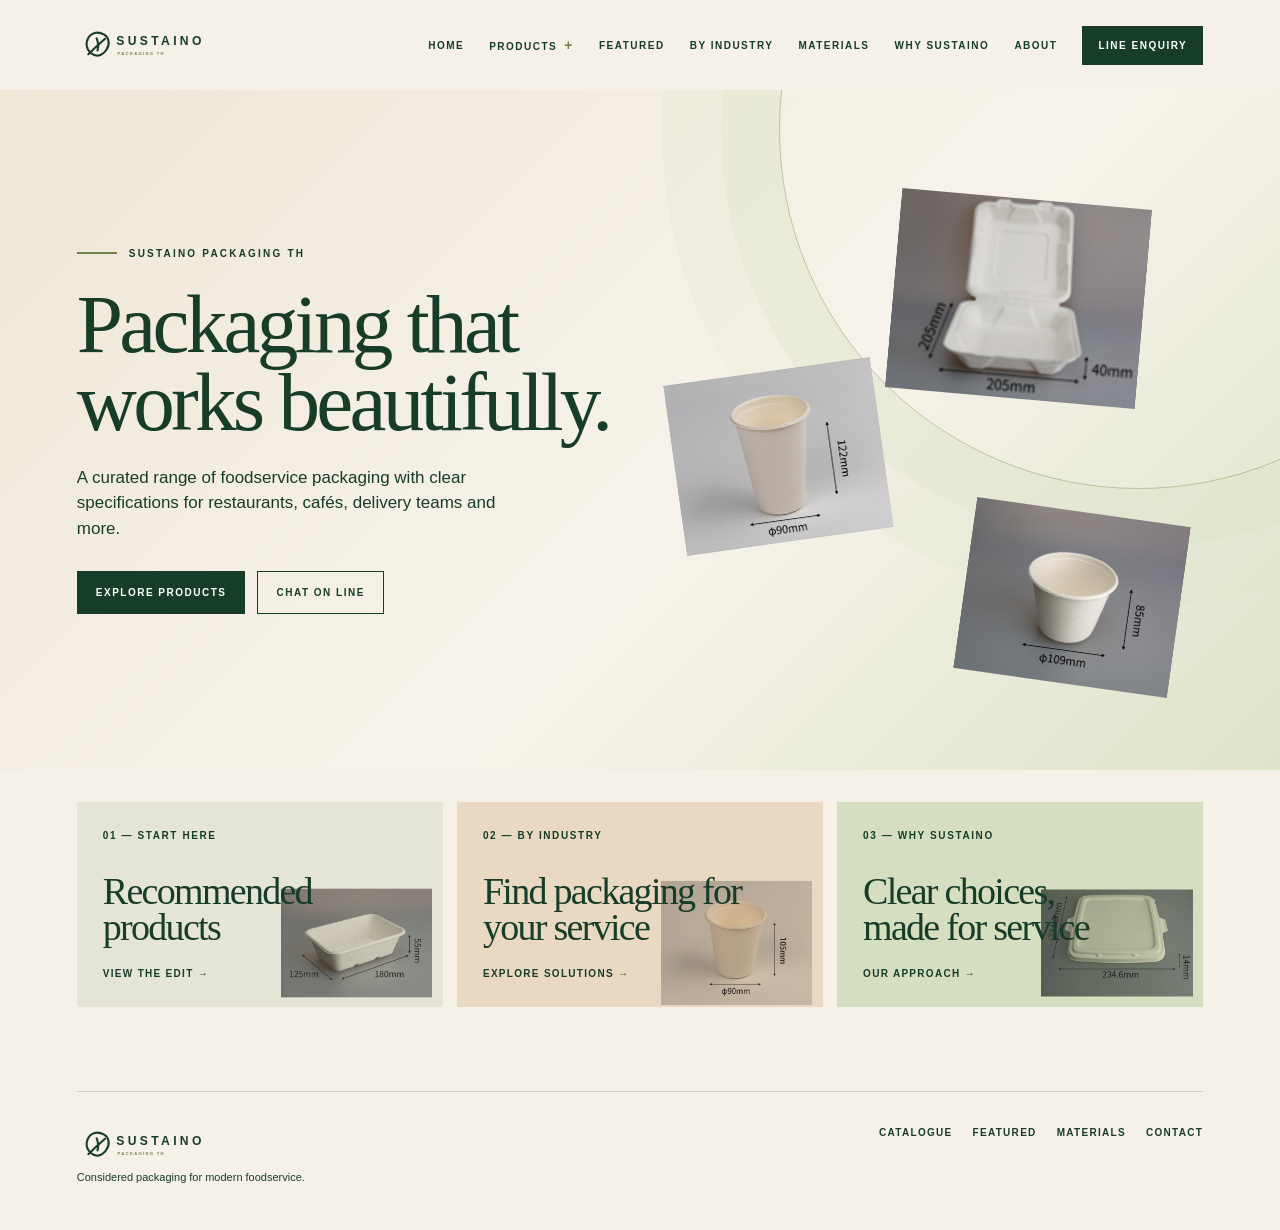
==== index.html @ 335469d3 "Complete three-way product navigation on home" ====
<!doctype html>
<html lang="en">
<head>
<meta charset="utf-8"><meta name="viewport" content="width=device-width,initial-scale=1">
<meta name="description" content="Sustaino Packaging TH — foodservice packaging, clearly specified for Thailand.">
<title>Sustaino Packaging TH | Better packaging</title>
<style>
:root{--ink:#173c28;--leaf:#718247;--paper:#f5f1e8;--sage:#dce1c6;--sand:#e6d6bd;--line:#d7d0c1}*{box-sizing:border-box}html{scroll-behavior:smooth}body{margin:0;background:var(--paper);color:var(--ink);font:15px/1.5 Arial,Helvetica,sans-serif}a{color:inherit;text-decoration:none}.shell{width:min(1240px,88vw);margin:auto}.nav{height:90px;display:flex;align-items:center;justify-content:space-between;gap:25px}.logo img{display:block;width:188px;height:auto}.nav-links{display:flex;align-items:center;gap:25px;font-size:10px;font-weight:700;letter-spacing:.15em}.nav-links>a,.product-menu summary{cursor:pointer;list-style:none;white-space:nowrap}.product-menu summary::-webkit-details-marker{display:none}.product-menu{position:relative}.product-menu summary:after{content:"+";margin-left:7px;color:var(--leaf);font-size:14px}.product-menu[open] summary:after{content:"–"}.mega-menu{position:absolute;z-index:20;top:25px;right:-170px;width:560px;padding:23px;background:#fffdf9;border:1px solid var(--line);box-shadow:0 22px 45px #173c2822;display:grid;grid-template-columns:1fr 1fr;gap:2px 18px}.mega-menu:before{content:"SHOP BY PRODUCT";grid-column:1/-1;padding:0 8px 8px;font-size:9px;letter-spacing:.18em;color:var(--leaf)}.mega-menu a{padding:9px 8px;font-size:12px;letter-spacing:.02em}.mega-menu a:hover{background:var(--sage)}.nav-cta,.button{display:inline-flex;justify-content:center;align-items:center;border:1px solid var(--ink);background:var(--ink);color:white;padding:13px 18px;font-size:10px;font-weight:700;letter-spacing:.15em;transition:.25s}.nav-cta{padding:11px 15px}.nav-cta:hover,.button:hover{color:var(--ink);background:transparent}.hero{position:relative;overflow:hidden;min-height:calc(100vh - 90px);min-height:680px;background:linear-gradient(135deg,#eee6d7 0%,#f7f3ea 57%,#dde3c9 100%)}.hero:before{content:"";position:absolute;width:56vw;height:56vw;right:-17vw;top:-25vw;border:1px solid #8c9a6888;border-radius:50%;box-shadow:0 0 0 58px #dce1c655,0 0 0 117px #dce1c633;animation:breath 8s ease-in-out infinite}.hero-in{min-height:calc(100vh - 90px);min-height:680px;display:flex;align-items:center;position:relative}.hero-copy{position:relative;z-index:2;width:52%;padding:70px 0}.eyebrow{display:flex;align-items:center;gap:12px;font-size:10px;font-weight:800;letter-spacing:.22em}.eyebrow:before{content:"";width:40px;height:2px;background:var(--leaf)}h1,h2,h3{font-family:Georgia,'Times New Roman',serif;font-weight:400;line-height:.94;letter-spacing:-.045em}h1{font-size:clamp(55px,6.5vw,96px);max-width:680px;margin:24px 0}p{margin:0}.hero-copy>p{font-size:17px;max-width:425px;margin-bottom:30px}.hero-actions{display:flex;gap:12px;flex-wrap:wrap}.button.alt{background:transparent;color:var(--ink)}.button.alt:hover{background:var(--ink);color:#fff}.product-cloud{position:absolute;right:0;top:6%;width:52%;height:88%;z-index:1}.pack{position:absolute;overflow:visible;animation:drift 7s ease-in-out infinite}.pack img{width:100%;height:100%;display:block;object-fit:contain;mix-blend-mode:multiply}.pack-one{width:49%;height:42%;right:7%;top:7%;transform:rotate(5deg)}.pack-two{width:39%;height:35%;left:8%;top:37%;transform:rotate(-8deg);animation-delay:-2s}.pack-three{width:43%;height:36%;right:1%;bottom:4%;transform:rotate(8deg);animation-delay:-4s}.quick-links{padding:32px 0 84px}.quick-grid{display:grid;grid-template-columns:repeat(3,1fr);gap:14px}.quick-card{min-height:205px;padding:26px;display:flex;flex-direction:column;justify-content:space-between;background:#e5e5d7;overflow:hidden;position:relative;transition:.3s}.quick-card:hover{transform:translateY(-7px);box-shadow:0 18px 30px #173c2820}.quick-card:nth-child(2){background:#ead9c2}.quick-card:nth-child(3){background:#d5dec0}.quick-card img{position:absolute;right:-5px;bottom:-12px;width:50%;height:74%;object-fit:contain;mix-blend-mode:multiply;opacity:.85}.quick-card>*:not(img){position:relative;z-index:1}.quick-card b{font-size:10px;letter-spacing:.16em}.quick-card h2{font-size:38px;margin:10px 0 0;max-width:260px}.quick-card span{font-size:10px;font-weight:bold;letter-spacing:.13em}.footer{border-top:1px solid var(--line);padding:33px 0 42px}.foot-in{display:flex;align-items:flex-start;justify-content:space-between;gap:25px}.foot-in small{font-size:11px}.footer-links{display:flex;gap:20px;font-size:10px;font-weight:700;letter-spacing:.13em}.rise{animation:rise .8s both}.delay{animation-delay:.12s}.delay2{animation-delay:.25s}@keyframes rise{from{opacity:0;transform:translateY(22px)}to{opacity:1;transform:none}}@keyframes drift{50%{translate:0 -14px}}@keyframes breath{50%{transform:scale(1.035)}}@media(max-width:800px){.shell{width:min(100% - 40px,1240px)}.nav{height:75px}.nav-links>a:not(.nav-cta),.product-menu{display:none}.logo img{width:155px}.hero,.hero-in{min-height:720px}.hero-copy{width:100%;align-self:flex-start;padding-top:70px}.hero-copy>p{font-size:15px}.product-cloud{top:47%;right:0;width:100%;height:48%}.pack-one{right:5%;height:55%;width:43%;top:-8%}.pack-two{left:3%;width:39%;height:49%;top:19%}.pack-three{right:2%;width:40%;height:50%;bottom:-4%}.quick-grid{grid-template-columns:1fr}.quick-card{min-height:190px}.quick-links{padding-bottom:60px}.foot-in{display:block}.footer-links{margin-top:27px;flex-wrap:wrap}}@media(prefers-reduced-motion:reduce){*,*:before,*:after{animation:none!important;transition:none!important}}
</style>
</head>
<body>
<header class="shell nav"><a class="logo" href="index.html" aria-label="Sustaino Packaging TH"><img src="sustaino-logo.svg" alt="Sustaino Packaging TH"></a><nav class="nav-links"><a href="index.html">HOME</a><details class="product-menu"><summary>PRODUCTS</summary><div class="mega-menu"><a href="products.html">View all products →</a><a href="industry.html">Browse by industry →</a><a href="materials.html">Browse by material →</a><a href="products.html?category=Meal%20Boxes%20%26%20Takeaway%20Containers">Meal boxes &amp; takeaway</a><a href="products.html?category=Bowls%20%26%20Soup%20Containers">Bowls &amp; soup containers</a><a href="products.html?category=Trays%20%26%20Plates">Trays &amp; plates</a><a href="products.html?category=Cups%20%26%20Beverage%20Lids">Cups &amp; beverage lids</a><a href="products.html?category=Cutlery%20%26%20Accessories">Cutlery &amp; accessories</a></div></details><a href="featured.html">FEATURED</a><a href="industry.html">BY INDUSTRY</a><a href="materials.html">MATERIALS</a><a href="why-sustaino.html">WHY SUSTAINO</a><a href="about.html">ABOUT</a><a class="nav-cta" href="https://line.me/R/ti/p/@879ftbvg" target="_blank" rel="noopener">LINE ENQUIRY</a></nav></header>
<main><section class="hero"><div class="shell hero-in"><div class="hero-copy"><div class="eyebrow rise">SUSTAINO PACKAGING TH</div><h1 class="rise delay">Packaging that works beautifully.</h1><p class="rise delay2">A curated range of foodservice packaging with clear specifications for restaurants, cafés, delivery teams and more.</p><div class="hero-actions rise delay2"><a class="button" href="products.html">EXPLORE PRODUCTS</a><a class="button alt" href="https://line.me/R/ti/p/@879ftbvg" target="_blank" rel="noopener">CHAT ON LINE</a></div></div><div class="product-cloud" aria-label="Selected Sustaino product packaging"><div class="pack pack-one"><img src="catalog-web/PC081.svg" alt="Sustaino clamshell packaging"></div><div class="pack pack-two"><img src="catalog-web/CP081.svg" alt="Sustaino cup packaging"></div><div class="pack pack-three"><img src="catalog-web/TW-16.svg" alt="Sustaino bowl packaging"></div></div></div></section>
<section class="shell quick-links" aria-label="Explore Sustaino"><div class="quick-grid"><a class="quick-card" href="featured.html"><b>01 — START HERE</b><h2>Recommended products</h2><span>VIEW THE EDIT →</span><img src="catalog-web/DBH650.svg" alt=""></a><a class="quick-card" href="industry.html"><b>02 — BY INDUSTRY</b><h2>Find packaging for your service</h2><span>EXPLORE SOLUTIONS →</span><img src="catalog-web/CH04-3.svg" alt=""></a><a class="quick-card" href="why-sustaino.html"><b>03 — WHY SUSTAINO</b><h2>Clear choices, made for service</h2><span>OUR APPROACH →</span><img src="catalog-web/SCLID.svg" alt=""></a></div></section></main>
<footer class="shell footer"><div class="foot-in"><div><a class="logo" href="index.html"><img src="sustaino-logo.svg" alt="Sustaino Packaging TH"></a><small>Considered packaging for modern foodservice.</small></div><div class="footer-links"><a href="products.html">CATALOGUE</a><a href="featured.html">FEATURED</a><a href="materials.html">MATERIALS</a><a href="contact.html">CONTACT</a></div></div></footer>
</body></html>
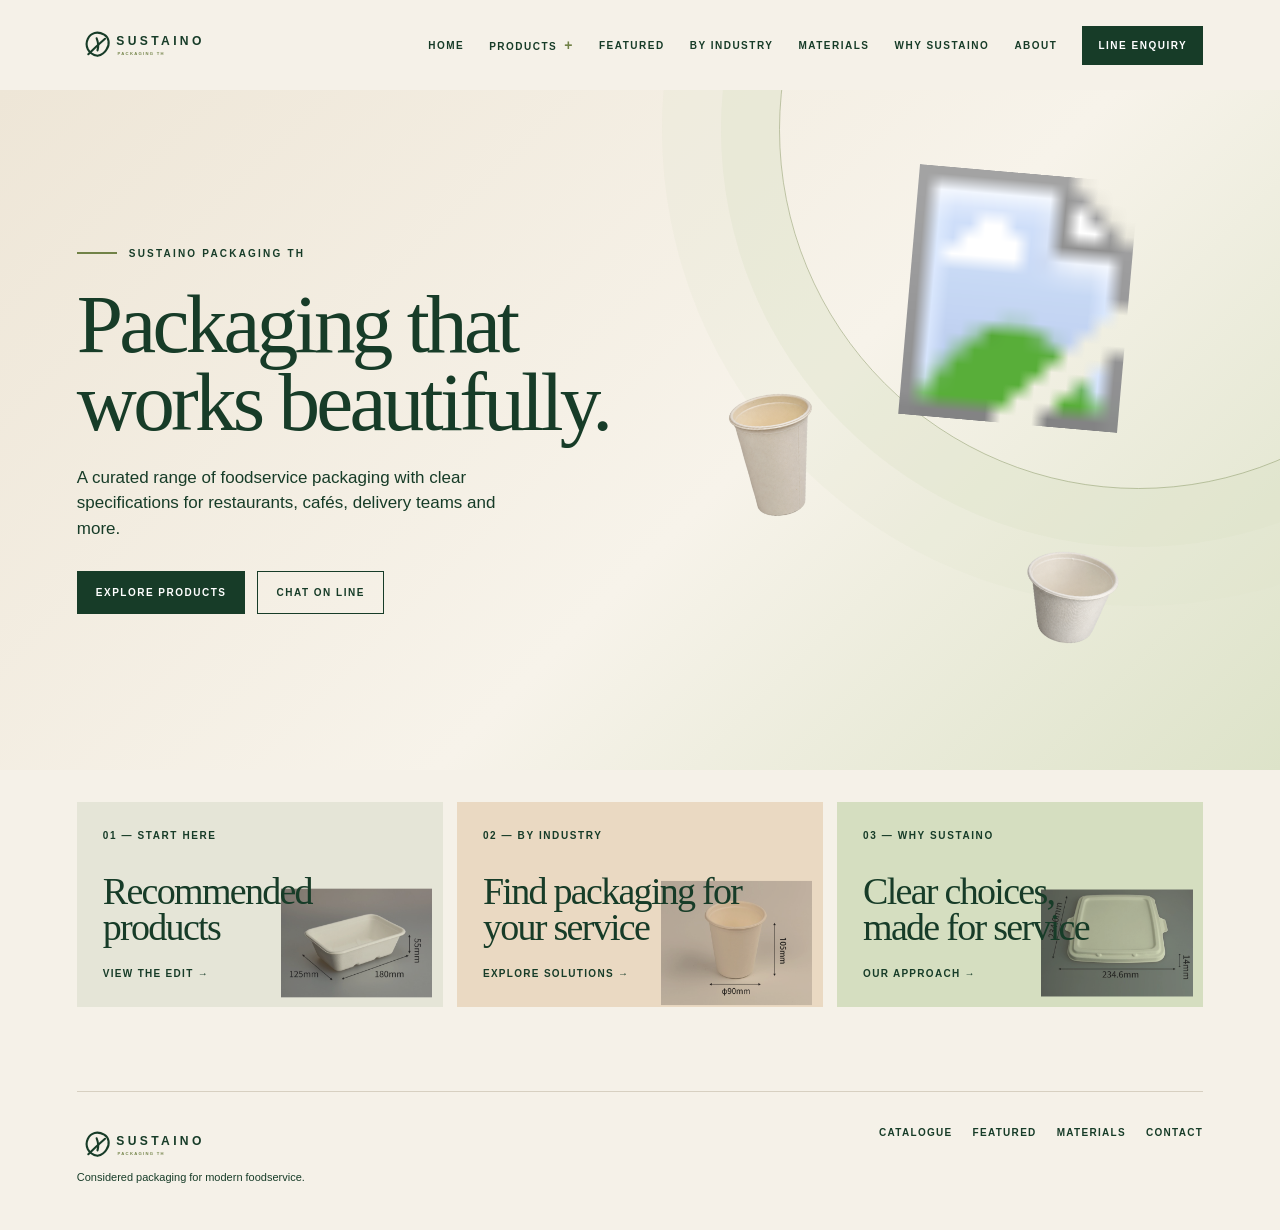
==== commit ff1f3c29: "Use transparent product cutouts and organise homepage product menu" ====
--- a/index.html
+++ b/index.html
@@ -5,12 +5,12 @@
 <meta name="description" content="Sustaino Packaging TH — foodservice packaging, clearly specified for Thailand.">
 <title>Sustaino Packaging TH | Better packaging</title>
 <style>
-:root{--ink:#173c28;--leaf:#718247;--paper:#f5f1e8;--sage:#dce1c6;--sand:#e6d6bd;--line:#d7d0c1}*{box-sizing:border-box}html{scroll-behavior:smooth}body{margin:0;background:var(--paper);color:var(--ink);font:15px/1.5 Arial,Helvetica,sans-serif}a{color:inherit;text-decoration:none}.shell{width:min(1240px,88vw);margin:auto}.nav{height:90px;display:flex;align-items:center;justify-content:space-between;gap:25px}.logo img{display:block;width:188px;height:auto}.nav-links{display:flex;align-items:center;gap:25px;font-size:10px;font-weight:700;letter-spacing:.15em}.nav-links>a,.product-menu summary{cursor:pointer;list-style:none;white-space:nowrap}.product-menu summary::-webkit-details-marker{display:none}.product-menu{position:relative}.product-menu summary:after{content:"+";margin-left:7px;color:var(--leaf);font-size:14px}.product-menu[open] summary:after{content:"–"}.mega-menu{position:absolute;z-index:20;top:25px;right:-170px;width:560px;padding:23px;background:#fffdf9;border:1px solid var(--line);box-shadow:0 22px 45px #173c2822;display:grid;grid-template-columns:1fr 1fr;gap:2px 18px}.mega-menu:before{content:"SHOP BY PRODUCT";grid-column:1/-1;padding:0 8px 8px;font-size:9px;letter-spacing:.18em;color:var(--leaf)}.mega-menu a{padding:9px 8px;font-size:12px;letter-spacing:.02em}.mega-menu a:hover{background:var(--sage)}.nav-cta,.button{display:inline-flex;justify-content:center;align-items:center;border:1px solid var(--ink);background:var(--ink);color:white;padding:13px 18px;font-size:10px;font-weight:700;letter-spacing:.15em;transition:.25s}.nav-cta{padding:11px 15px}.nav-cta:hover,.button:hover{color:var(--ink);background:transparent}.hero{position:relative;overflow:hidden;min-height:calc(100vh - 90px);min-height:680px;background:linear-gradient(135deg,#eee6d7 0%,#f7f3ea 57%,#dde3c9 100%)}.hero:before{content:"";position:absolute;width:56vw;height:56vw;right:-17vw;top:-25vw;border:1px solid #8c9a6888;border-radius:50%;box-shadow:0 0 0 58px #dce1c655,0 0 0 117px #dce1c633;animation:breath 8s ease-in-out infinite}.hero-in{min-height:calc(100vh - 90px);min-height:680px;display:flex;align-items:center;position:relative}.hero-copy{position:relative;z-index:2;width:52%;padding:70px 0}.eyebrow{display:flex;align-items:center;gap:12px;font-size:10px;font-weight:800;letter-spacing:.22em}.eyebrow:before{content:"";width:40px;height:2px;background:var(--leaf)}h1,h2,h3{font-family:Georgia,'Times New Roman',serif;font-weight:400;line-height:.94;letter-spacing:-.045em}h1{font-size:clamp(55px,6.5vw,96px);max-width:680px;margin:24px 0}p{margin:0}.hero-copy>p{font-size:17px;max-width:425px;margin-bottom:30px}.hero-actions{display:flex;gap:12px;flex-wrap:wrap}.button.alt{background:transparent;color:var(--ink)}.button.alt:hover{background:var(--ink);color:#fff}.product-cloud{position:absolute;right:0;top:6%;width:52%;height:88%;z-index:1}.pack{position:absolute;overflow:visible;animation:drift 7s ease-in-out infinite}.pack img{width:100%;height:100%;display:block;object-fit:contain;mix-blend-mode:multiply}.pack-one{width:49%;height:42%;right:7%;top:7%;transform:rotate(5deg)}.pack-two{width:39%;height:35%;left:8%;top:37%;transform:rotate(-8deg);animation-delay:-2s}.pack-three{width:43%;height:36%;right:1%;bottom:4%;transform:rotate(8deg);animation-delay:-4s}.quick-links{padding:32px 0 84px}.quick-grid{display:grid;grid-template-columns:repeat(3,1fr);gap:14px}.quick-card{min-height:205px;padding:26px;display:flex;flex-direction:column;justify-content:space-between;background:#e5e5d7;overflow:hidden;position:relative;transition:.3s}.quick-card:hover{transform:translateY(-7px);box-shadow:0 18px 30px #173c2820}.quick-card:nth-child(2){background:#ead9c2}.quick-card:nth-child(3){background:#d5dec0}.quick-card img{position:absolute;right:-5px;bottom:-12px;width:50%;height:74%;object-fit:contain;mix-blend-mode:multiply;opacity:.85}.quick-card>*:not(img){position:relative;z-index:1}.quick-card b{font-size:10px;letter-spacing:.16em}.quick-card h2{font-size:38px;margin:10px 0 0;max-width:260px}.quick-card span{font-size:10px;font-weight:bold;letter-spacing:.13em}.footer{border-top:1px solid var(--line);padding:33px 0 42px}.foot-in{display:flex;align-items:flex-start;justify-content:space-between;gap:25px}.foot-in small{font-size:11px}.footer-links{display:flex;gap:20px;font-size:10px;font-weight:700;letter-spacing:.13em}.rise{animation:rise .8s both}.delay{animation-delay:.12s}.delay2{animation-delay:.25s}@keyframes rise{from{opacity:0;transform:translateY(22px)}to{opacity:1;transform:none}}@keyframes drift{50%{translate:0 -14px}}@keyframes breath{50%{transform:scale(1.035)}}@media(max-width:800px){.shell{width:min(100% - 40px,1240px)}.nav{height:75px}.nav-links>a:not(.nav-cta),.product-menu{display:none}.logo img{width:155px}.hero,.hero-in{min-height:720px}.hero-copy{width:100%;align-self:flex-start;padding-top:70px}.hero-copy>p{font-size:15px}.product-cloud{top:47%;right:0;width:100%;height:48%}.pack-one{right:5%;height:55%;width:43%;top:-8%}.pack-two{left:3%;width:39%;height:49%;top:19%}.pack-three{right:2%;width:40%;height:50%;bottom:-4%}.quick-grid{grid-template-columns:1fr}.quick-card{min-height:190px}.quick-links{padding-bottom:60px}.foot-in{display:block}.footer-links{margin-top:27px;flex-wrap:wrap}}@media(prefers-reduced-motion:reduce){*,*:before,*:after{animation:none!important;transition:none!important}}
+:root{--ink:#173c28;--leaf:#718247;--paper:#f5f1e8;--sage:#dce1c6;--sand:#e6d6bd;--line:#d7d0c1}*{box-sizing:border-box}html{scroll-behavior:smooth}body{margin:0;background:var(--paper);color:var(--ink);font:15px/1.5 Arial,Helvetica,sans-serif}a{color:inherit;text-decoration:none}.shell{width:min(1240px,88vw);margin:auto}.nav{height:90px;display:flex;align-items:center;justify-content:space-between;gap:25px}.logo img{display:block;width:188px;height:auto}.nav-links{display:flex;align-items:center;gap:25px;font-size:10px;font-weight:700;letter-spacing:.15em}.nav-links>a,.product-menu summary{cursor:pointer;list-style:none;white-space:nowrap}.product-menu summary::-webkit-details-marker{display:none}.product-menu{position:relative}.product-menu summary:after{content:"+";margin-left:7px;color:var(--leaf);font-size:14px}.product-menu[open] summary:after{content:"–"}.mega-menu{position:absolute;z-index:20;top:25px;right:-170px;width:610px;padding:24px;background:#fffdf9;border:1px solid var(--line);box-shadow:0 22px 45px #173c2822;display:grid;grid-template-columns:1fr 1fr;gap:25px}.menu-col{display:flex;flex-direction:column;gap:2px}.menu-col b{font-size:9px;letter-spacing:.18em;color:var(--leaf);padding:0 8px 8px}.mega-menu a{padding:8px;font-size:12px;letter-spacing:.02em}.mega-menu a:hover{background:var(--sage)}.nav-cta,.button{display:inline-flex;justify-content:center;align-items:center;border:1px solid var(--ink);background:var(--ink);color:white;padding:13px 18px;font-size:10px;font-weight:700;letter-spacing:.15em;transition:.25s}.nav-cta{padding:11px 15px}.nav-cta:hover,.button:hover{color:var(--ink);background:transparent}.hero{position:relative;overflow:hidden;min-height:calc(100vh - 90px);min-height:680px;background:linear-gradient(135deg,#eee6d7 0%,#f7f3ea 57%,#dde3c9 100%)}.hero:before{content:"";position:absolute;width:56vw;height:56vw;right:-17vw;top:-25vw;border:1px solid #8c9a6888;border-radius:50%;box-shadow:0 0 0 58px #dce1c655,0 0 0 117px #dce1c633;animation:breath 8s ease-in-out infinite}.hero-in{min-height:calc(100vh - 90px);min-height:680px;display:flex;align-items:center;position:relative}.hero-copy{position:relative;z-index:2;width:52%;padding:70px 0}.eyebrow{display:flex;align-items:center;gap:12px;font-size:10px;font-weight:800;letter-spacing:.22em}.eyebrow:before{content:"";width:40px;height:2px;background:var(--leaf)}h1,h2,h3{font-family:Georgia,'Times New Roman',serif;font-weight:400;line-height:.94;letter-spacing:-.045em}h1{font-size:clamp(55px,6.5vw,96px);max-width:680px;margin:24px 0}p{margin:0}.hero-copy>p{font-size:17px;max-width:425px;margin-bottom:30px}.hero-actions{display:flex;gap:12px;flex-wrap:wrap}.button.alt{background:transparent;color:var(--ink)}.button.alt:hover{background:var(--ink);color:#fff}.product-cloud{position:absolute;right:0;top:6%;width:52%;height:88%;z-index:1}.pack{position:absolute;overflow:visible;animation:drift 7s ease-in-out infinite}.pack img{width:100%;height:100%;display:block;object-fit:contain;mix-blend-mode:multiply}.pack-one{width:49%;height:42%;right:7%;top:7%;transform:rotate(5deg)}.pack-two{width:39%;height:35%;left:8%;top:37%;transform:rotate(-8deg);animation-delay:-2s}.pack-three{width:43%;height:36%;right:1%;bottom:4%;transform:rotate(8deg);animation-delay:-4s}.quick-links{padding:32px 0 84px}.quick-grid{display:grid;grid-template-columns:repeat(3,1fr);gap:14px}.quick-card{min-height:205px;padding:26px;display:flex;flex-direction:column;justify-content:space-between;background:#e5e5d7;overflow:hidden;position:relative;transition:.3s}.quick-card:hover{transform:translateY(-7px);box-shadow:0 18px 30px #173c2820}.quick-card:nth-child(2){background:#ead9c2}.quick-card:nth-child(3){background:#d5dec0}.quick-card img{position:absolute;right:-5px;bottom:-12px;width:50%;height:74%;object-fit:contain;mix-blend-mode:multiply;opacity:.85}.quick-card>*:not(img){position:relative;z-index:1}.quick-card b{font-size:10px;letter-spacing:.16em}.quick-card h2{font-size:38px;margin:10px 0 0;max-width:260px}.quick-card span{font-size:10px;font-weight:bold;letter-spacing:.13em}.footer{border-top:1px solid var(--line);padding:33px 0 42px}.foot-in{display:flex;align-items:flex-start;justify-content:space-between;gap:25px}.foot-in small{font-size:11px}.footer-links{display:flex;gap:20px;font-size:10px;font-weight:700;letter-spacing:.13em}.rise{animation:rise .8s both}.delay{animation-delay:.12s}.delay2{animation-delay:.25s}@keyframes rise{from{opacity:0;transform:translateY(22px)}to{opacity:1;transform:none}}@keyframes drift{50%{translate:0 -14px}}@keyframes breath{50%{transform:scale(1.035)}}@media(max-width:800px){.shell{width:min(100% - 40px,1240px)}.nav{height:75px}.nav-links>a:not(.nav-cta),.product-menu{display:none}.logo img{width:155px}.hero,.hero-in{min-height:720px}.hero-copy{width:100%;align-self:flex-start;padding-top:70px}.hero-copy>p{font-size:15px}.product-cloud{top:47%;right:0;width:100%;height:48%}.pack-one{right:5%;height:55%;width:43%;top:-8%}.pack-two{left:3%;width:39%;height:49%;top:19%}.pack-three{right:2%;width:40%;height:50%;bottom:-4%}.quick-grid{grid-template-columns:1fr}.quick-card{min-height:190px}.quick-links{padding-bottom:60px}.foot-in{display:block}.footer-links{margin-top:27px;flex-wrap:wrap}}@media(prefers-reduced-motion:reduce){*,*:before,*:after{animation:none!important;transition:none!important}}
 </style>
 </head>
 <body>
-<header class="shell nav"><a class="logo" href="index.html" aria-label="Sustaino Packaging TH"><img src="sustaino-logo.svg" alt="Sustaino Packaging TH"></a><nav class="nav-links"><a href="index.html">HOME</a><details class="product-menu"><summary>PRODUCTS</summary><div class="mega-menu"><a href="products.html">View all products →</a><a href="industry.html">Browse by industry →</a><a href="materials.html">Browse by material →</a><a href="products.html?category=Meal%20Boxes%20%26%20Takeaway%20Containers">Meal boxes &amp; takeaway</a><a href="products.html?category=Bowls%20%26%20Soup%20Containers">Bowls &amp; soup containers</a><a href="products.html?category=Trays%20%26%20Plates">Trays &amp; plates</a><a href="products.html?category=Cups%20%26%20Beverage%20Lids">Cups &amp; beverage lids</a><a href="products.html?category=Cutlery%20%26%20Accessories">Cutlery &amp; accessories</a></div></details><a href="featured.html">FEATURED</a><a href="industry.html">BY INDUSTRY</a><a href="materials.html">MATERIALS</a><a href="why-sustaino.html">WHY SUSTAINO</a><a href="about.html">ABOUT</a><a class="nav-cta" href="https://line.me/R/ti/p/@879ftbvg" target="_blank" rel="noopener">LINE ENQUIRY</a></nav></header>
-<main><section class="hero"><div class="shell hero-in"><div class="hero-copy"><div class="eyebrow rise">SUSTAINO PACKAGING TH</div><h1 class="rise delay">Packaging that works beautifully.</h1><p class="rise delay2">A curated range of foodservice packaging with clear specifications for restaurants, cafés, delivery teams and more.</p><div class="hero-actions rise delay2"><a class="button" href="products.html">EXPLORE PRODUCTS</a><a class="button alt" href="https://line.me/R/ti/p/@879ftbvg" target="_blank" rel="noopener">CHAT ON LINE</a></div></div><div class="product-cloud" aria-label="Selected Sustaino product packaging"><div class="pack pack-one"><img src="catalog-web/PC081.svg" alt="Sustaino clamshell packaging"></div><div class="pack pack-two"><img src="catalog-web/CP081.svg" alt="Sustaino cup packaging"></div><div class="pack pack-three"><img src="catalog-web/TW-16.svg" alt="Sustaino bowl packaging"></div></div></div></section>
+<header class="shell nav"><a class="logo" href="index.html" aria-label="Sustaino Packaging TH"><img src="sustaino-logo.svg" alt="Sustaino Packaging TH"></a><nav class="nav-links"><a href="index.html">HOME</a><details class="product-menu"><summary>PRODUCTS</summary><div class="mega-menu"><div class="menu-col"><b>EXPLORE</b><a href="products.html">View all products →</a><a href="featured.html">Recommended products →</a><a href="industry.html">Browse by industry →</a><a href="materials.html">Browse by material →</a></div><div class="menu-col"><b>SHOP BY PRODUCT TYPE</b><a href="products.html?category=Meal%20Boxes%20%26%20Takeaway%20Containers">Meal boxes &amp; takeaway</a><a href="products.html?category=Bowls%20%26%20Soup%20Containers">Bowls &amp; soup containers</a><a href="products.html?category=Trays%20%26%20Plates">Trays &amp; plates</a><a href="products.html?category=Cups%20%26%20Beverage%20Lids">Cups &amp; beverage lids</a><a href="products.html?category=Cutlery%20%26%20Accessories">Cutlery &amp; accessories</a></div></div></details><a href="featured.html">FEATURED</a><a href="industry.html">BY INDUSTRY</a><a href="materials.html">MATERIALS</a><a href="why-sustaino.html">WHY SUSTAINO</a><a href="about.html">ABOUT</a><a class="nav-cta" href="https://line.me/R/ti/p/@879ftbvg" target="_blank" rel="noopener">LINE ENQUIRY</a></nav></header>
+<main><section class="hero"><div class="shell hero-in"><div class="hero-copy"><div class="eyebrow rise">SUSTAINO PACKAGING TH</div><h1 class="rise delay">Packaging that works beautifully.</h1><p class="rise delay2">A curated range of foodservice packaging with clear specifications for restaurants, cafés, delivery teams and more.</p><div class="hero-actions rise delay2"><a class="button" href="products.html">EXPLORE PRODUCTS</a><a class="button alt" href="https://line.me/R/ti/p/@879ftbvg" target="_blank" rel="noopener">CHAT ON LINE</a></div></div><div class="product-cloud" aria-label="Selected Sustaino product packaging"><div class="pack pack-one"><img src="hero-clamshell-cutout.svg" alt="Sustaino clamshell packaging"></div><div class="pack pack-two"><img src="hero-cup-cutout.svg" alt="Sustaino cup packaging"></div><div class="pack pack-three"><img src="hero-bowl-cutout.svg" alt="Sustaino bowl packaging"></div></div></div></section>
 <section class="shell quick-links" aria-label="Explore Sustaino"><div class="quick-grid"><a class="quick-card" href="featured.html"><b>01 — START HERE</b><h2>Recommended products</h2><span>VIEW THE EDIT →</span><img src="catalog-web/DBH650.svg" alt=""></a><a class="quick-card" href="industry.html"><b>02 — BY INDUSTRY</b><h2>Find packaging for your service</h2><span>EXPLORE SOLUTIONS →</span><img src="catalog-web/CH04-3.svg" alt=""></a><a class="quick-card" href="why-sustaino.html"><b>03 — WHY SUSTAINO</b><h2>Clear choices, made for service</h2><span>OUR APPROACH →</span><img src="catalog-web/SCLID.svg" alt=""></a></div></section></main>
 <footer class="shell footer"><div class="foot-in"><div><a class="logo" href="index.html"><img src="sustaino-logo.svg" alt="Sustaino Packaging TH"></a><small>Considered packaging for modern foodservice.</small></div><div class="footer-links"><a href="products.html">CATALOGUE</a><a href="featured.html">FEATURED</a><a href="materials.html">MATERIALS</a><a href="contact.html">CONTACT</a></div></div></footer>
 </body></html>
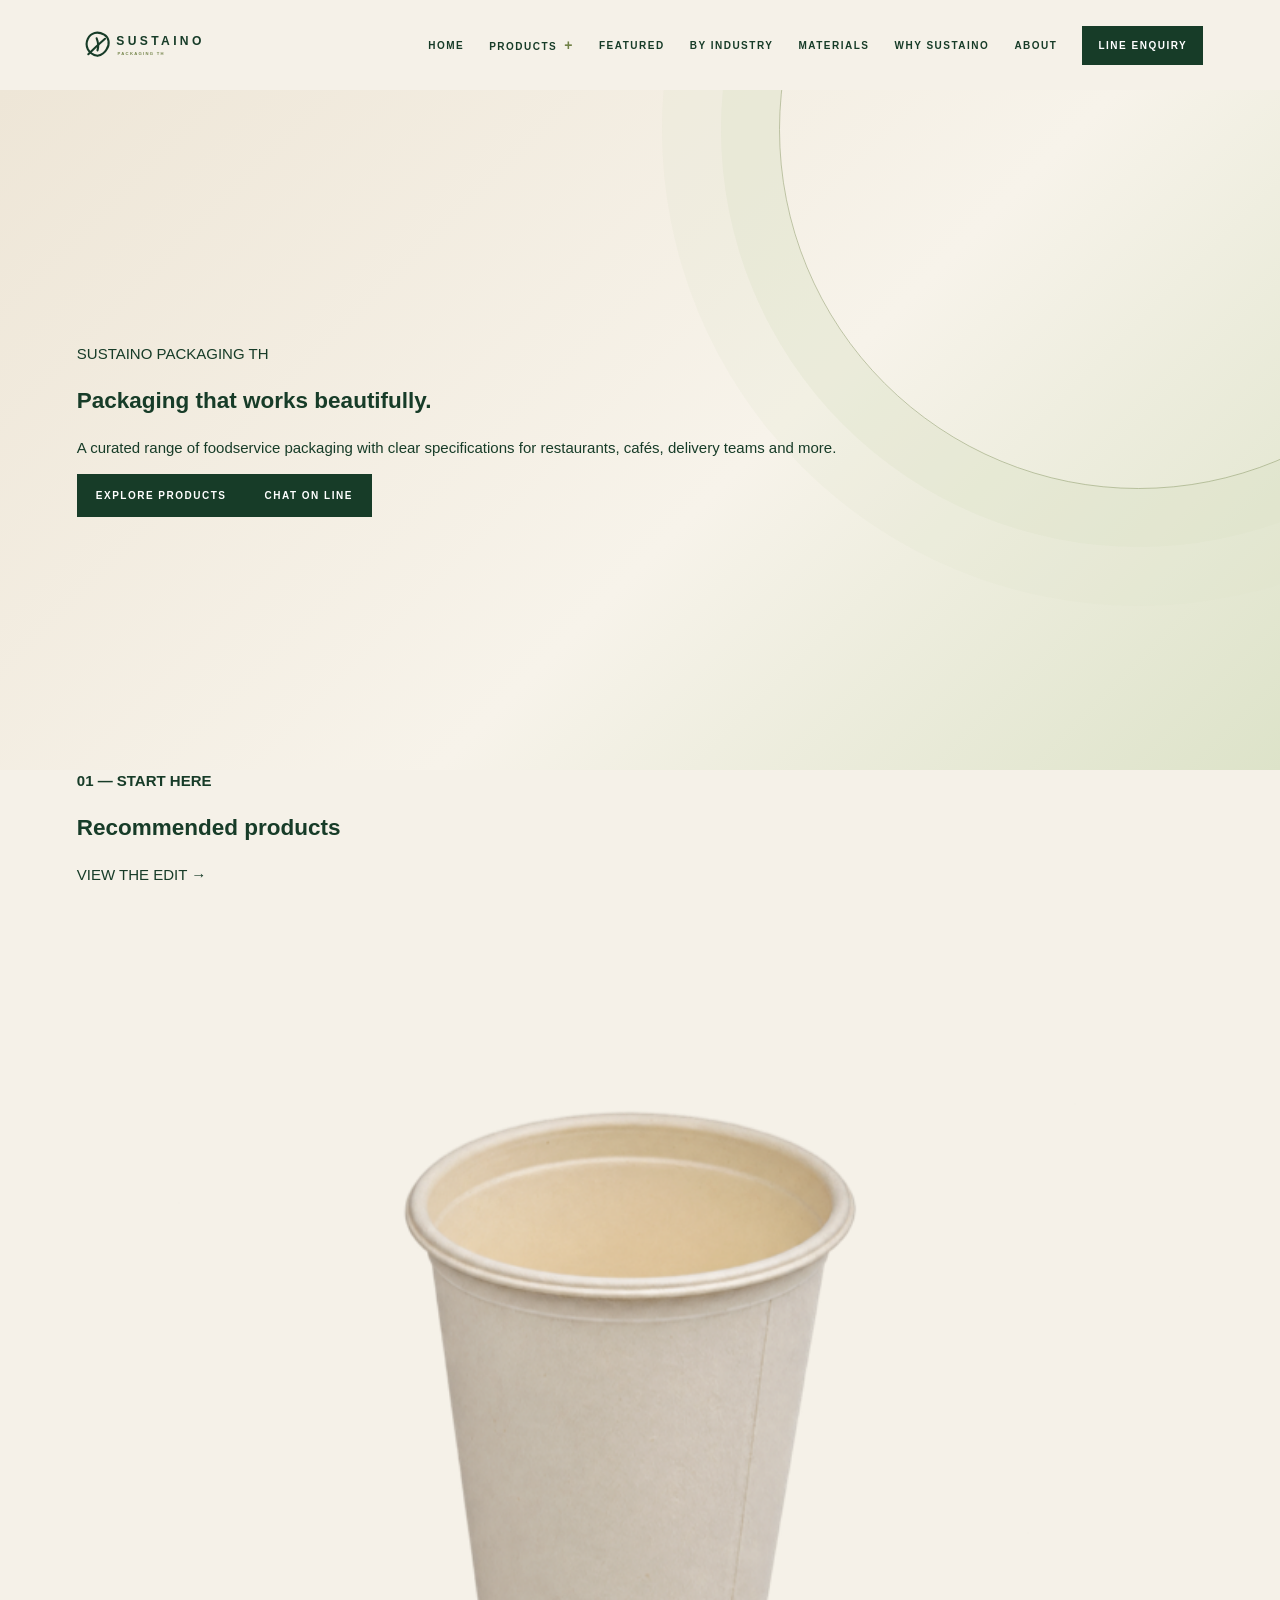
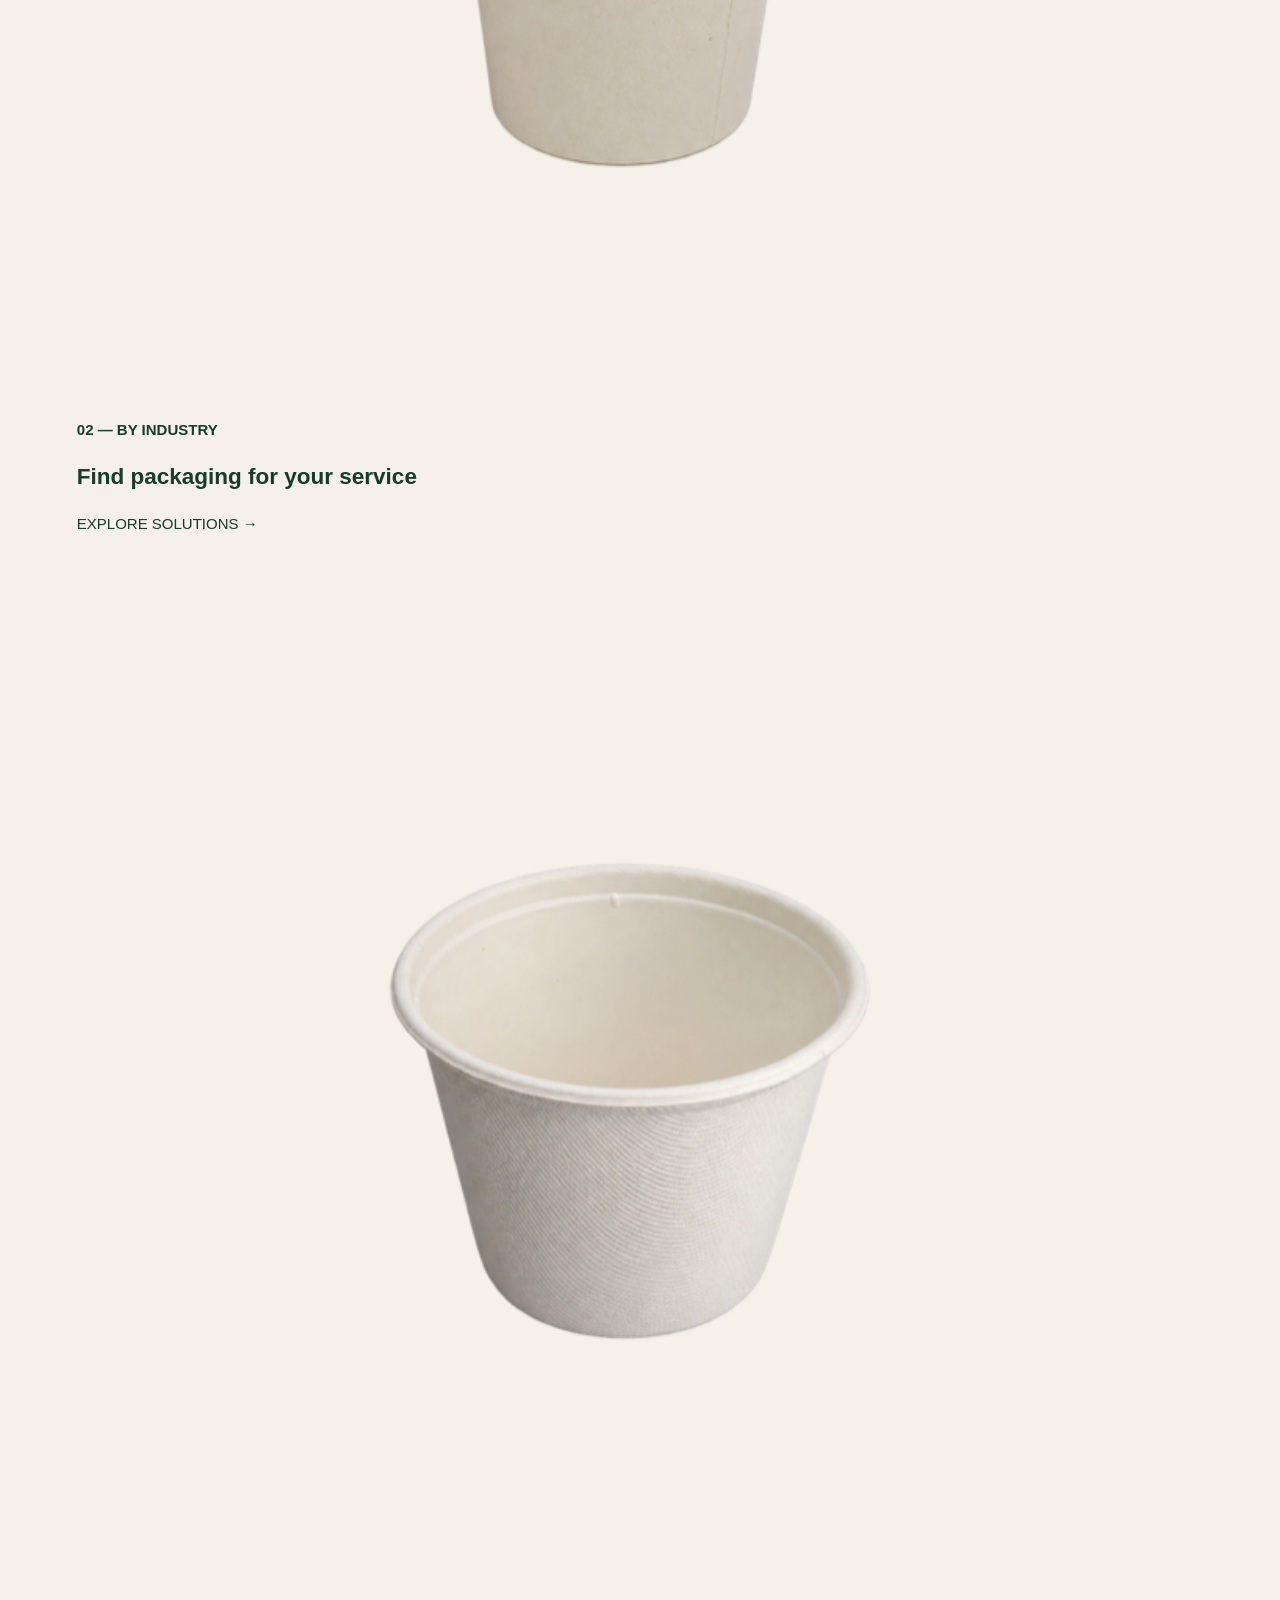
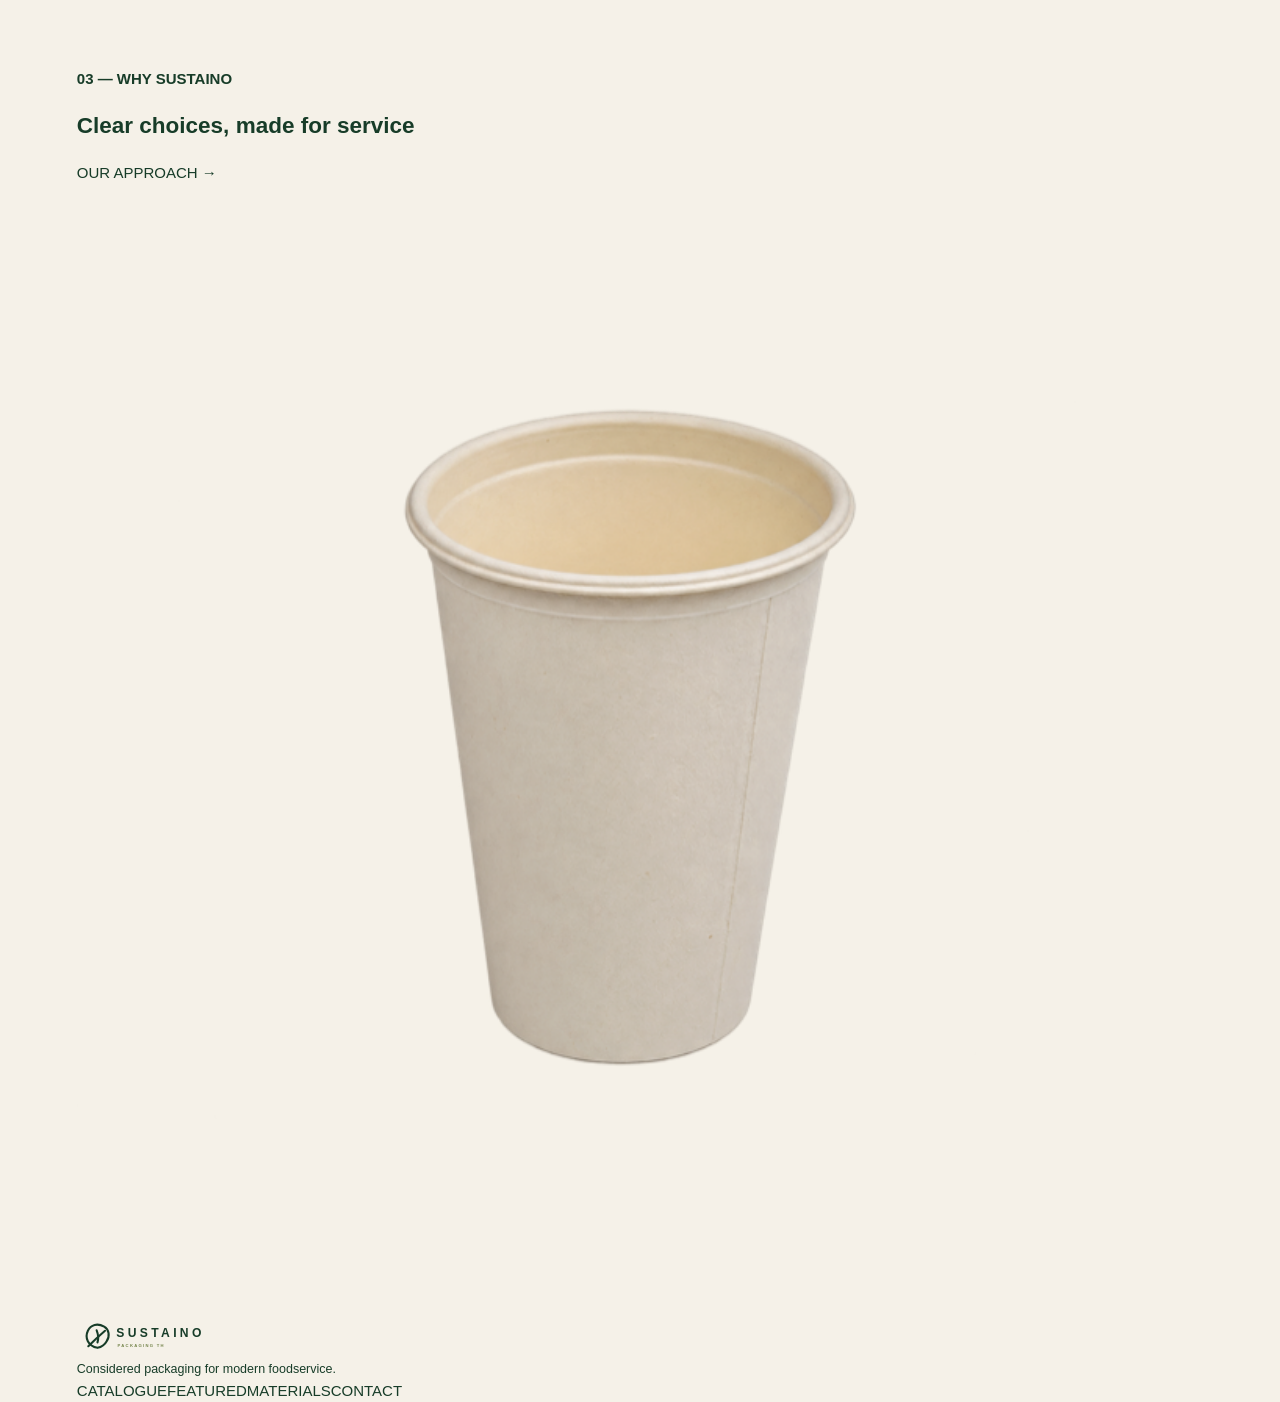
==== commit 97f67523: "Fix homepage product visuals" ====
--- a/index.html
+++ b/index.html
@@ -1,16 +1 @@
-<!doctype html>
-<html lang="en">
-<head>
-<meta charset="utf-8"><meta name="viewport" content="width=device-width,initial-scale=1">
-<meta name="description" content="Sustaino Packaging TH — foodservice packaging, clearly specified for Thailand.">
-<title>Sustaino Packaging TH | Better packaging</title>
-<style>
-:root{--ink:#173c28;--leaf:#718247;--paper:#f5f1e8;--sage:#dce1c6;--sand:#e6d6bd;--line:#d7d0c1}*{box-sizing:border-box}html{scroll-behavior:smooth}body{margin:0;background:var(--paper);color:var(--ink);font:15px/1.5 Arial,Helvetica,sans-serif}a{color:inherit;text-decoration:none}.shell{width:min(1240px,88vw);margin:auto}.nav{height:90px;display:flex;align-items:center;justify-content:space-between;gap:25px}.logo img{display:block;width:188px;height:auto}.nav-links{display:flex;align-items:center;gap:25px;font-size:10px;font-weight:700;letter-spacing:.15em}.nav-links>a,.product-menu summary{cursor:pointer;list-style:none;white-space:nowrap}.product-menu summary::-webkit-details-marker{display:none}.product-menu{position:relative}.product-menu summary:after{content:"+";margin-left:7px;color:var(--leaf);font-size:14px}.product-menu[open] summary:after{content:"–"}.mega-menu{position:absolute;z-index:20;top:25px;right:-170px;width:610px;padding:24px;background:#fffdf9;border:1px solid var(--line);box-shadow:0 22px 45px #173c2822;display:grid;grid-template-columns:1fr 1fr;gap:25px}.menu-col{display:flex;flex-direction:column;gap:2px}.menu-col b{font-size:9px;letter-spacing:.18em;color:var(--leaf);padding:0 8px 8px}.mega-menu a{padding:8px;font-size:12px;letter-spacing:.02em}.mega-menu a:hover{background:var(--sage)}.nav-cta,.button{display:inline-flex;justify-content:center;align-items:center;border:1px solid var(--ink);background:var(--ink);color:white;padding:13px 18px;font-size:10px;font-weight:700;letter-spacing:.15em;transition:.25s}.nav-cta{padding:11px 15px}.nav-cta:hover,.button:hover{color:var(--ink);background:transparent}.hero{position:relative;overflow:hidden;min-height:calc(100vh - 90px);min-height:680px;background:linear-gradient(135deg,#eee6d7 0%,#f7f3ea 57%,#dde3c9 100%)}.hero:before{content:"";position:absolute;width:56vw;height:56vw;right:-17vw;top:-25vw;border:1px solid #8c9a6888;border-radius:50%;box-shadow:0 0 0 58px #dce1c655,0 0 0 117px #dce1c633;animation:breath 8s ease-in-out infinite}.hero-in{min-height:calc(100vh - 90px);min-height:680px;display:flex;align-items:center;position:relative}.hero-copy{position:relative;z-index:2;width:52%;padding:70px 0}.eyebrow{display:flex;align-items:center;gap:12px;font-size:10px;font-weight:800;letter-spacing:.22em}.eyebrow:before{content:"";width:40px;height:2px;background:var(--leaf)}h1,h2,h3{font-family:Georgia,'Times New Roman',serif;font-weight:400;line-height:.94;letter-spacing:-.045em}h1{font-size:clamp(55px,6.5vw,96px);max-width:680px;margin:24px 0}p{margin:0}.hero-copy>p{font-size:17px;max-width:425px;margin-bottom:30px}.hero-actions{display:flex;gap:12px;flex-wrap:wrap}.button.alt{background:transparent;color:var(--ink)}.button.alt:hover{background:var(--ink);color:#fff}.product-cloud{position:absolute;right:0;top:6%;width:52%;height:88%;z-index:1}.pack{position:absolute;overflow:visible;animation:drift 7s ease-in-out infinite}.pack img{width:100%;height:100%;display:block;object-fit:contain;mix-blend-mode:multiply}.pack-one{width:49%;height:42%;right:7%;top:7%;transform:rotate(5deg)}.pack-two{width:39%;height:35%;left:8%;top:37%;transform:rotate(-8deg);animation-delay:-2s}.pack-three{width:43%;height:36%;right:1%;bottom:4%;transform:rotate(8deg);animation-delay:-4s}.quick-links{padding:32px 0 84px}.quick-grid{display:grid;grid-template-columns:repeat(3,1fr);gap:14px}.quick-card{min-height:205px;padding:26px;display:flex;flex-direction:column;justify-content:space-between;background:#e5e5d7;overflow:hidden;position:relative;transition:.3s}.quick-card:hover{transform:translateY(-7px);box-shadow:0 18px 30px #173c2820}.quick-card:nth-child(2){background:#ead9c2}.quick-card:nth-child(3){background:#d5dec0}.quick-card img{position:absolute;right:-5px;bottom:-12px;width:50%;height:74%;object-fit:contain;mix-blend-mode:multiply;opacity:.85}.quick-card>*:not(img){position:relative;z-index:1}.quick-card b{font-size:10px;letter-spacing:.16em}.quick-card h2{font-size:38px;margin:10px 0 0;max-width:260px}.quick-card span{font-size:10px;font-weight:bold;letter-spacing:.13em}.footer{border-top:1px solid var(--line);padding:33px 0 42px}.foot-in{display:flex;align-items:flex-start;justify-content:space-between;gap:25px}.foot-in small{font-size:11px}.footer-links{display:flex;gap:20px;font-size:10px;font-weight:700;letter-spacing:.13em}.rise{animation:rise .8s both}.delay{animation-delay:.12s}.delay2{animation-delay:.25s}@keyframes rise{from{opacity:0;transform:translateY(22px)}to{opacity:1;transform:none}}@keyframes drift{50%{translate:0 -14px}}@keyframes breath{50%{transform:scale(1.035)}}@media(max-width:800px){.shell{width:min(100% - 40px,1240px)}.nav{height:75px}.nav-links>a:not(.nav-cta),.product-menu{display:none}.logo img{width:155px}.hero,.hero-in{min-height:720px}.hero-copy{width:100%;align-self:flex-start;padding-top:70px}.hero-copy>p{font-size:15px}.product-cloud{top:47%;right:0;width:100%;height:48%}.pack-one{right:5%;height:55%;width:43%;top:-8%}.pack-two{left:3%;width:39%;height:49%;top:19%}.pack-three{right:2%;width:40%;height:50%;bottom:-4%}.quick-grid{grid-template-columns:1fr}.quick-card{min-height:190px}.quick-links{padding-bottom:60px}.foot-in{display:block}.footer-links{margin-top:27px;flex-wrap:wrap}}@media(prefers-reduced-motion:reduce){*,*:before,*:after{animation:none!important;transition:none!important}}
-</style>
-</head>
-<body>
-<header class="shell nav"><a class="logo" href="index.html" aria-label="Sustaino Packaging TH"><img src="sustaino-logo.svg" alt="Sustaino Packaging TH"></a><nav class="nav-links"><a href="index.html">HOME</a><details class="product-menu"><summary>PRODUCTS</summary><div class="mega-menu"><div class="menu-col"><b>EXPLORE</b><a href="products.html">View all products →</a><a href="featured.html">Recommended products →</a><a href="industry.html">Browse by industry →</a><a href="materials.html">Browse by material →</a></div><div class="menu-col"><b>SHOP BY PRODUCT TYPE</b><a href="products.html?category=Meal%20Boxes%20%26%20Takeaway%20Containers">Meal boxes &amp; takeaway</a><a href="products.html?category=Bowls%20%26%20Soup%20Containers">Bowls &amp; soup containers</a><a href="products.html?category=Trays%20%26%20Plates">Trays &amp; plates</a><a href="products.html?category=Cups%20%26%20Beverage%20Lids">Cups &amp; beverage lids</a><a href="products.html?category=Cutlery%20%26%20Accessories">Cutlery &amp; accessories</a></div></div></details><a href="featured.html">FEATURED</a><a href="industry.html">BY INDUSTRY</a><a href="materials.html">MATERIALS</a><a href="why-sustaino.html">WHY SUSTAINO</a><a href="about.html">ABOUT</a><a class="nav-cta" href="https://line.me/R/ti/p/@879ftbvg" target="_blank" rel="noopener">LINE ENQUIRY</a></nav></header>
-<main><section class="hero"><div class="shell hero-in"><div class="hero-copy"><div class="eyebrow rise">SUSTAINO PACKAGING TH</div><h1 class="rise delay">Packaging that works beautifully.</h1><p class="rise delay2">A curated range of foodservice packaging with clear specifications for restaurants, cafés, delivery teams and more.</p><div class="hero-actions rise delay2"><a class="button" href="products.html">EXPLORE PRODUCTS</a><a class="button alt" href="https://line.me/R/ti/p/@879ftbvg" target="_blank" rel="noopener">CHAT ON LINE</a></div></div><div class="product-cloud" aria-label="Selected Sustaino product packaging"><div class="pack pack-one"><img src="hero-clamshell-cutout.svg" alt="Sustaino clamshell packaging"></div><div class="pack pack-two"><img src="hero-cup-cutout.svg" alt="Sustaino cup packaging"></div><div class="pack pack-three"><img src="hero-bowl-cutout.svg" alt="Sustaino bowl packaging"></div></div></div></section>
-<section class="shell quick-links" aria-label="Explore Sustaino"><div class="quick-grid"><a class="quick-card" href="featured.html"><b>01 — START HERE</b><h2>Recommended products</h2><span>VIEW THE EDIT →</span><img src="catalog-web/DBH650.svg" alt=""></a><a class="quick-card" href="industry.html"><b>02 — BY INDUSTRY</b><h2>Find packaging for your service</h2><span>EXPLORE SOLUTIONS →</span><img src="catalog-web/CH04-3.svg" alt=""></a><a class="quick-card" href="why-sustaino.html"><b>03 — WHY SUSTAINO</b><h2>Clear choices, made for service</h2><span>OUR APPROACH →</span><img src="catalog-web/SCLID.svg" alt=""></a></div></section></main>
-<footer class="shell footer"><div class="foot-in"><div><a class="logo" href="index.html"><img src="sustaino-logo.svg" alt="Sustaino Packaging TH"></a><small>Considered packaging for modern foodservice.</small></div><div class="footer-links"><a href="products.html">CATALOGUE</a><a href="featured.html">FEATURED</a><a href="materials.html">MATERIALS</a><a href="contact.html">CONTACT</a></div></div></footer>
-</body></html>+<!doctype html><html lang="en"><head><meta charset="utf-8"><meta name="viewport" content="width=device-width,initial-scale=1"><meta name="description" content="Sustaino Packaging TH — foodservice packaging, clearly specified for Thailand."><title>Sustaino Packaging TH | Better packaging</title><style>:root{--ink:#173c28;--leaf:#718247;--paper:#f5f1e8;--sage:#dce1c6;--sand:#e6d6bd;--line:#d7d0c1}*{box-sizing:border-box}html{scroll-behavior:smooth}body{margin:0;background:var(--paper);color:var(--ink);font:15px/1.5 Arial,Helvetica,sans-serif}a{color:inherit;text-decoration:none}.shell{width:min(1240px,88vw);margin:auto}.nav{height:90px;display:flex;align-items:center;justify-content:space-between;gap:25px}.logo img{display:block;width:188px;height:auto}.nav-links{display:flex;align-items:center;gap:25px;font-size:10px;font-weight:700;letter-spacing:.15em}.nav-links>a,.product-menu summary{cursor:pointer;list-style:none;white-space:nowrap}.product-menu summary::-webkit-details-marker{display:none}.product-menu{position:relative}.product-menu summary:after{content:"+";margin-left:7px;color:var(--leaf);font-size:14px}.product-menu[open] summary:after{content:"–"}.mega-menu{position:absolute;z-index:20;top:25px;right:-170px;width:610px;padding:24px;background:#fffdf9;border:1px solid var(--line);box-shadow:0 22px 45px #173c2822;display:grid;grid-template-columns:1fr 1fr;gap:25px}.menu-col{display:flex;flex-direction:column;gap:2px}.menu-col b{font-size:9px;letter-spacing:.18em;color:var(--leaf);padding:0 8px 8px}.mega-menu a{padding:8px;font-size:12px;letter-spacing:.02em}.mega-menu a:hover{background:var(--sage)}.nav-cta,.button{display:inline-flex;justify-content:center;align-items:center;border:1px solid var(--ink);background:var(--ink);color:white;padding:13px 18px;font-size:10px;font-weight:700;letter-spacing:.15em;transition:.25s}.nav-cta{padding:11px 15px}.nav-cta:hover,.button:hover{color:var(--ink);background:transparent}.hero{position:relative;overflow:hidden;min-height:calc(100vh - 90px);min-height:680px;background:linear-gradient(135deg,#eee6d7 0%,#f7f3ea 57%,#dde3c9 100%)}.hero:before{content:"";position:absolute;width:56vw;height:56vw;right:-17vw;top:-25vw;border:1px solid #8c9a6888;border-radius:50%;box-shadow:0 0 0 58px #dce1c655,0 0 0 117px #dce1c633;animation:breath 8s ease-in-out infinite}.hero-in{min-height:calc(100vh - 90px);min-height:680px;display:flex;align-items:center;position:relative</style></head><body><header class="shell nav"><a class="logo" href="index.html" aria-label="Sustaino Packaging TH"><img src="sustaino-logo.svg" alt="Sustaino Packaging TH"></a><nav class="nav-links"><a href="index.html">HOME</a><details class="product-menu"><summary>PRODUCTS</summary><div class="mega-menu"><div class="menu-col"><b>EXPLORE</b><a href="products.html">View all products →</a><a href="featured.html">Recommended products →</a><a href="industry.html">Browse by industry →</a><a href="materials.html">Browse by material →</a></div><div class="menu-col"><b>SHOP BY PRODUCT TYPE</b><a href="products.html?category=Meal%20Boxes%20%26%20Takeaway%20Containers">Meal boxes &amp; takeaway</a><a href="products.html?category=Bowls%20%26%20Soup%20Containers">Bowls &amp; soup containers</a><a href="products.html?category=Trays%20%26%20Plates">Trays &amp; plates</a><a href="products.html?category=Cups%20%26%20Beverage%20Lids">Cups &amp; beverage lids</a><a href="products.html?category=Cutlery%20%26%20Accessories">Cutlery &amp; accessories</a></div></div></details><a href="featured.html">FEATURED</a><a href="industry.html">BY INDUSTRY</a><a href="materials.html">MATERIALS</a><a href="why-sustaino.html">WHY SUSTAINO</a><a href="about.html">ABOUT</a><a class="nav-cta" href="https://line.me/R/ti/p/@879ftbvg" target="_blank" rel="noopener">LINE ENQUIRY</a></nav></header><main><section class="hero"><div class="shell hero-in"><div class="hero-copy"><div class="eyebrow rise">SUSTAINO PACKAGING TH</div><h1 class="rise delay">Packaging that works beautifully.</h1><p class="rise delay2">A curated range of foodservice packaging with clear specifications for restaurants, cafés, delivery teams and more.</p><div class="hero-actions rise delay2"><a class="button" href="products.html">EXPLORE PRODUCTS</a><a class="button alt" href="https://line.me/R/ti/p/@879ftbvg" target="_blank" rel="noopener">CHAT ON LINE</a></div></div><div class="product-cloud" aria-label="Selected Sustaino product packaging"><div class="pack pack-one"><img src="hero-bowl-cutout.svg" alt="Sustaino clamshell packaging"></div><div class="pack pack-two"><img src="hero-cup-cutout.svg" alt="Sustaino cup packaging"></div><div class="pack pack-three"><img src="hero-bowl-cutout.svg" alt="Sustaino bowl packaging"></div></div></div></section><section class="shell quick-links" aria-label="Explore Sustaino"><div class="quick-grid"><a class="quick-card" href="featured.html"><b>01 — START HERE</b><h2>Recommended products</h2><span>VIEW THE EDIT →</span><img src="hero-cup-cutout.svg" alt=""></a><a class="quick-card" href="industry.html"><b>02 — BY INDUSTRY</b><h2>Find packaging for your service</h2><span>EXPLORE SOLUTIONS →</span><img src="hero-bowl-cutout.svg" alt=""></a><a class="quick-card" href="why-sustaino.html"><b>03 — WHY SUSTAINO</b><h2>Clear choices, made for service</h2><span>OUR APPROACH →</span><img src="hero-cup-cutout.svg" alt=""></a></div></section></main><footer class="shell footer"><div class="foot-in"><div><a class="logo" href="index.html"><img src="sustaino-logo.svg" alt="Sustaino Packaging TH"></a><small>Considered packaging for modern foodservice.</small></div><div class="footer-links"><a href="products.html">CATALOGUE</a><a href="featured.html">FEATURED</a><a href="materials.html">MATERIALS</a><a href="contact.html">CONTACT</a></div></div></footer></body></html>
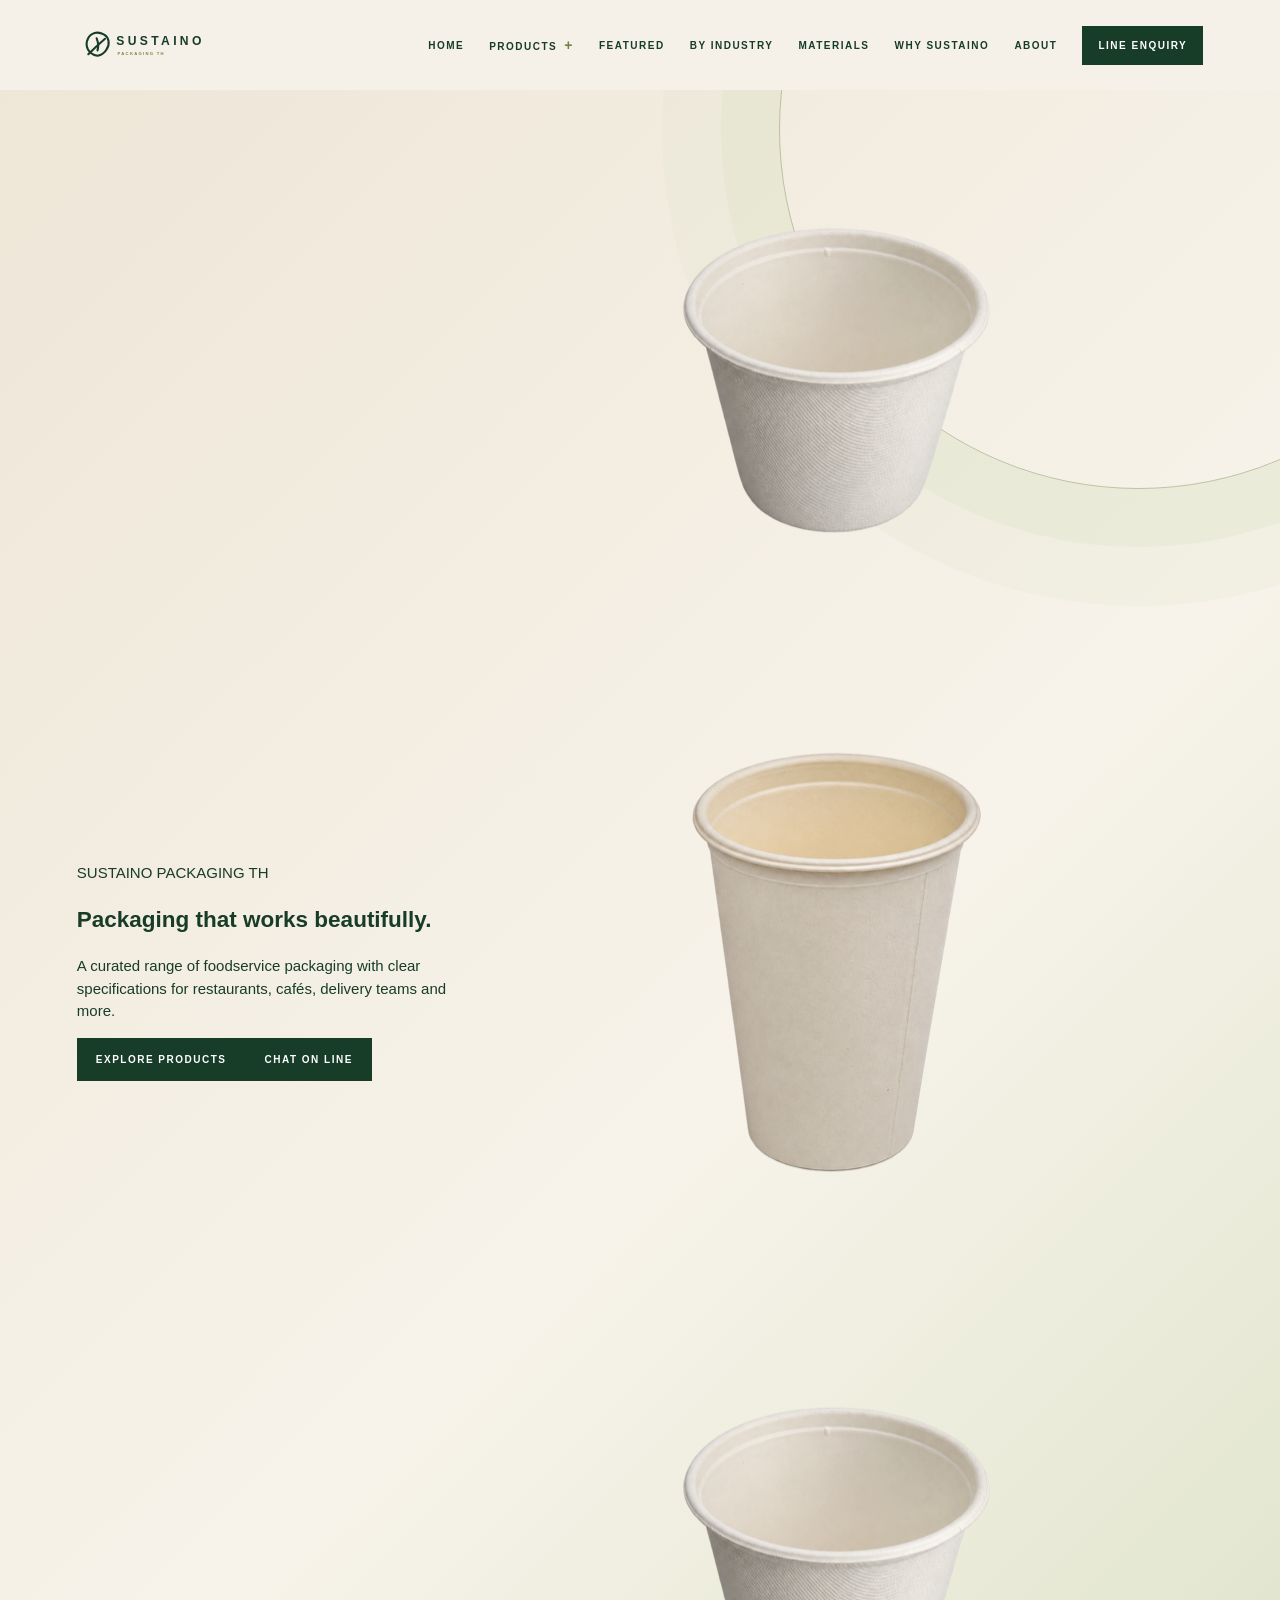
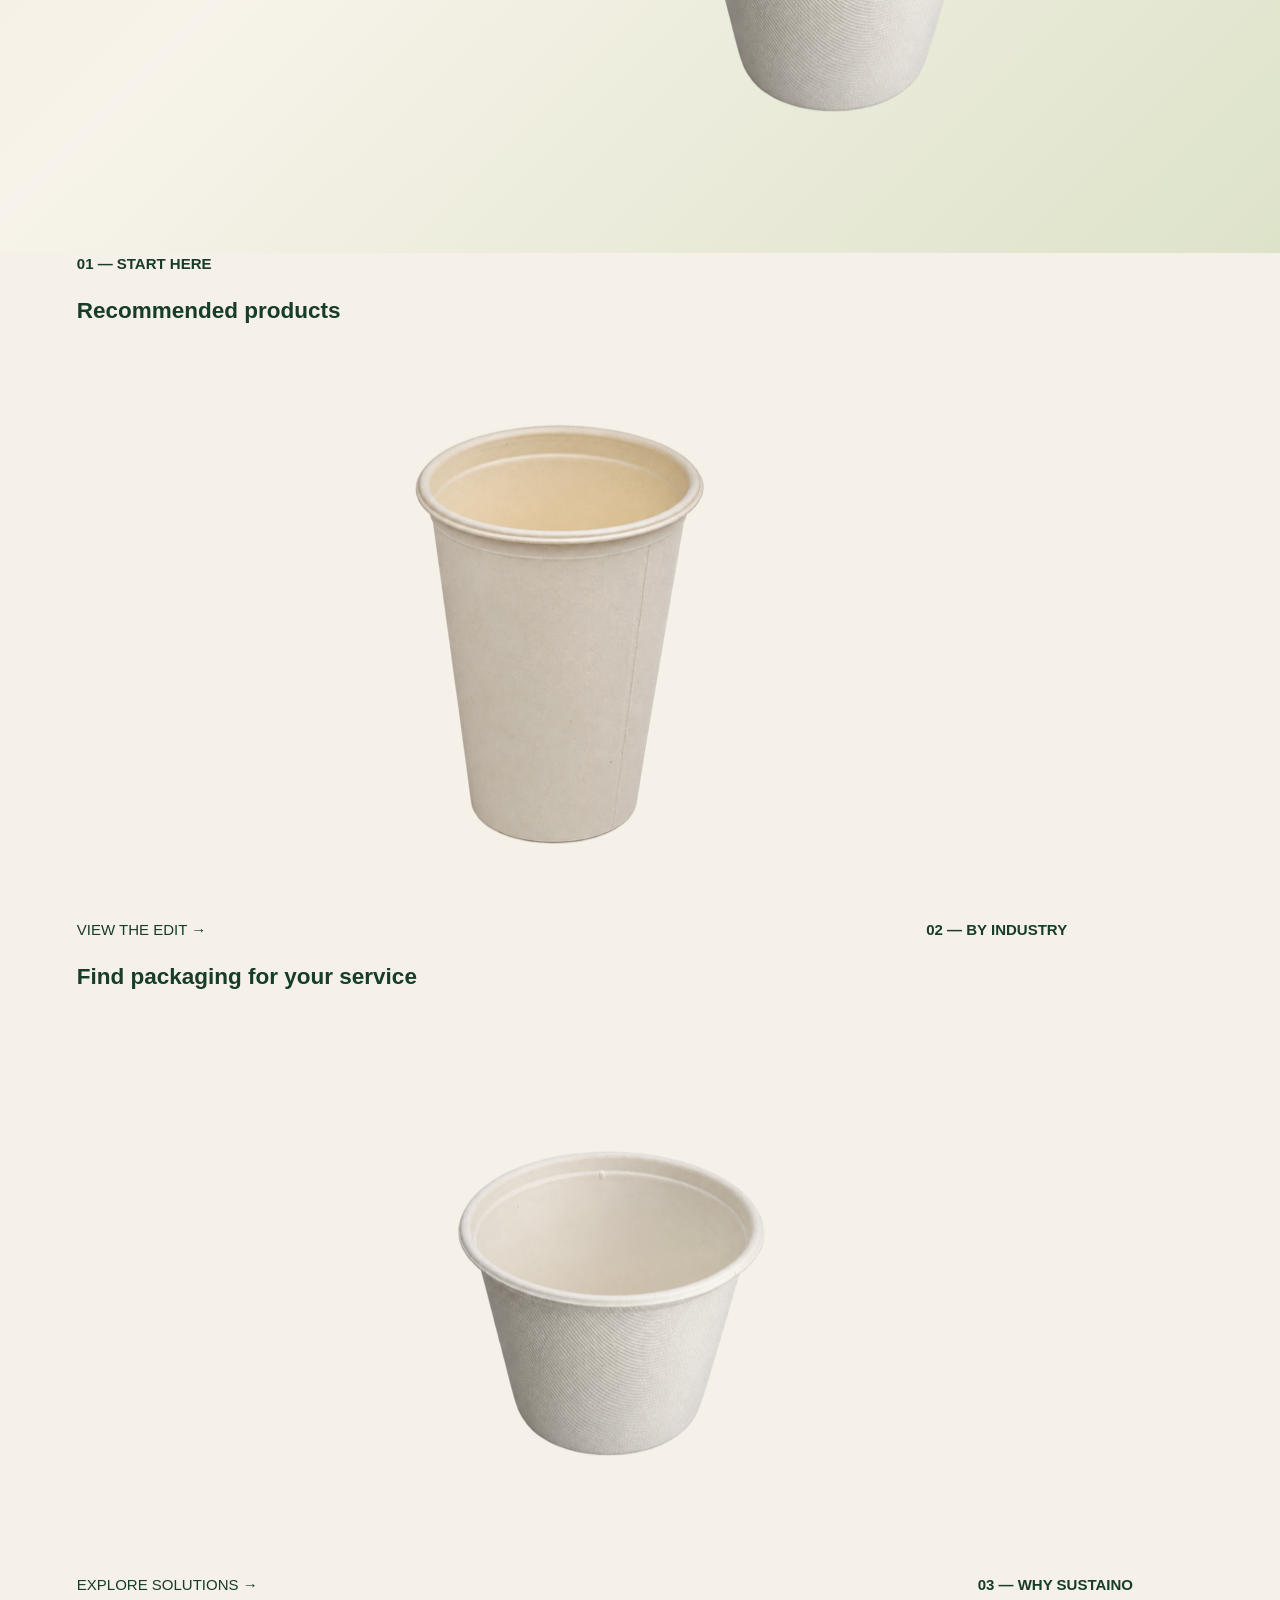
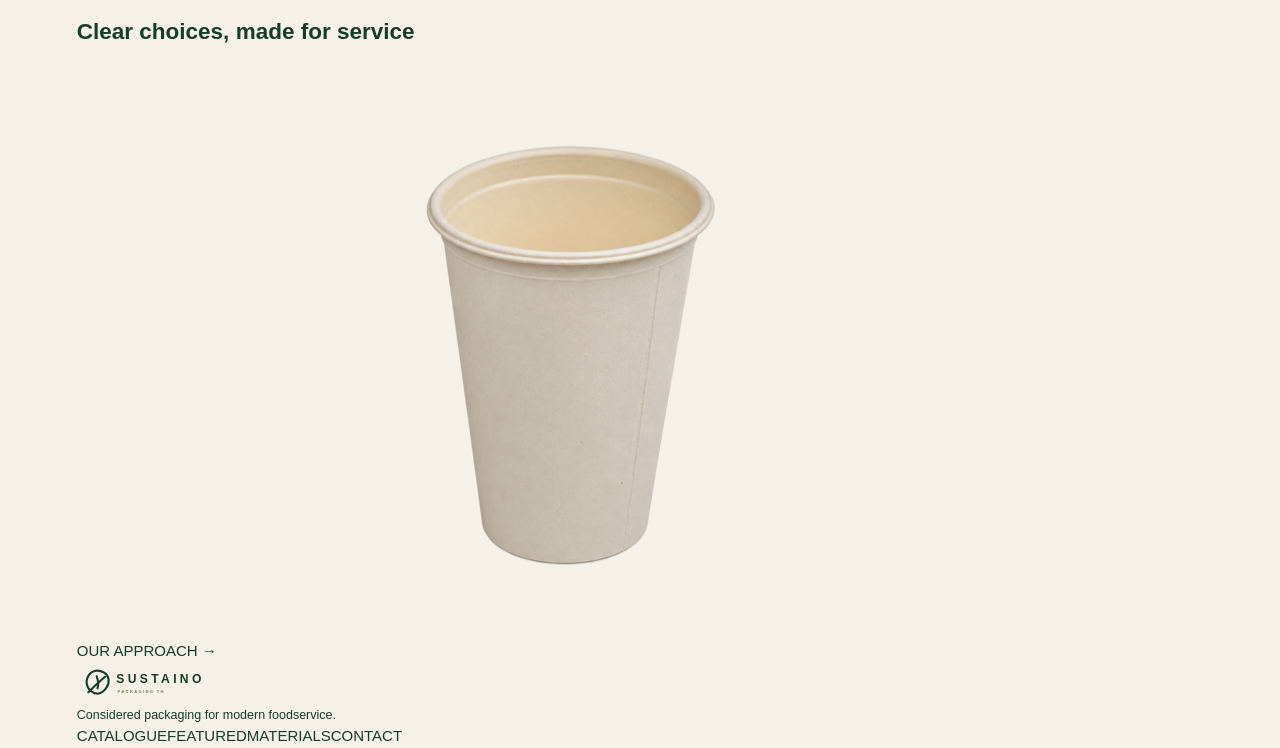
==== commit a2e0eb97: "Use clean cutouts on homepage" ====
--- a/index.html
+++ b/index.html
@@ -1 +1 @@
-<!doctype html><html lang="en"><head><meta charset="utf-8"><meta name="viewport" content="width=device-width,initial-scale=1"><meta name="description" content="Sustaino Packaging TH — foodservice packaging, clearly specified for Thailand."><title>Sustaino Packaging TH | Better packaging</title><style>:root{--ink:#173c28;--leaf:#718247;--paper:#f5f1e8;--sage:#dce1c6;--sand:#e6d6bd;--line:#d7d0c1}*{box-sizing:border-box}html{scroll-behavior:smooth}body{margin:0;background:var(--paper);color:var(--ink);font:15px/1.5 Arial,Helvetica,sans-serif}a{color:inherit;text-decoration:none}.shell{width:min(1240px,88vw);margin:auto}.nav{height:90px;display:flex;align-items:center;justify-content:space-between;gap:25px}.logo img{display:block;width:188px;height:auto}.nav-links{display:flex;align-items:center;gap:25px;font-size:10px;font-weight:700;letter-spacing:.15em}.nav-links>a,.product-menu summary{cursor:pointer;list-style:none;white-space:nowrap}.product-menu summary::-webkit-details-marker{display:none}.product-menu{position:relative}.product-menu summary:after{content:"+";margin-left:7px;color:var(--leaf);font-size:14px}.product-menu[open] summary:after{content:"–"}.mega-menu{position:absolute;z-index:20;top:25px;right:-170px;width:610px;padding:24px;background:#fffdf9;border:1px solid var(--line);box-shadow:0 22px 45px #173c2822;display:grid;grid-template-columns:1fr 1fr;gap:25px}.menu-col{display:flex;flex-direction:column;gap:2px}.menu-col b{font-size:9px;letter-spacing:.18em;color:var(--leaf);padding:0 8px 8px}.mega-menu a{padding:8px;font-size:12px;letter-spacing:.02em}.mega-menu a:hover{background:var(--sage)}.nav-cta,.button{display:inline-flex;justify-content:center;align-items:center;border:1px solid var(--ink);background:var(--ink);color:white;padding:13px 18px;font-size:10px;font-weight:700;letter-spacing:.15em;transition:.25s}.nav-cta{padding:11px 15px}.nav-cta:hover,.button:hover{color:var(--ink);background:transparent}.hero{position:relative;overflow:hidden;min-height:calc(100vh - 90px);min-height:680px;background:linear-gradient(135deg,#eee6d7 0%,#f7f3ea 57%,#dde3c9 100%)}.hero:before{content:"";position:absolute;width:56vw;height:56vw;right:-17vw;top:-25vw;border:1px solid #8c9a6888;border-radius:50%;box-shadow:0 0 0 58px #dce1c655,0 0 0 117px #dce1c633;animation:breath 8s ease-in-out infinite}.hero-in{min-height:calc(100vh - 90px);min-height:680px;display:flex;align-items:center;position:relative</style></head><body><header class="shell nav"><a class="logo" href="index.html" aria-label="Sustaino Packaging TH"><img src="sustaino-logo.svg" alt="Sustaino Packaging TH"></a><nav class="nav-links"><a href="index.html">HOME</a><details class="product-menu"><summary>PRODUCTS</summary><div class="mega-menu"><div class="menu-col"><b>EXPLORE</b><a href="products.html">View all products →</a><a href="featured.html">Recommended products →</a><a href="industry.html">Browse by industry →</a><a href="materials.html">Browse by material →</a></div><div class="menu-col"><b>SHOP BY PRODUCT TYPE</b><a href="products.html?category=Meal%20Boxes%20%26%20Takeaway%20Containers">Meal boxes &amp; takeaway</a><a href="products.html?category=Bowls%20%26%20Soup%20Containers">Bowls &amp; soup containers</a><a href="products.html?category=Trays%20%26%20Plates">Trays &amp; plates</a><a href="products.html?category=Cups%20%26%20Beverage%20Lids">Cups &amp; beverage lids</a><a href="products.html?category=Cutlery%20%26%20Accessories">Cutlery &amp; accessories</a></div></div></details><a href="featured.html">FEATURED</a><a href="industry.html">BY INDUSTRY</a><a href="materials.html">MATERIALS</a><a href="why-sustaino.html">WHY SUSTAINO</a><a href="about.html">ABOUT</a><a class="nav-cta" href="https://line.me/R/ti/p/@879ftbvg" target="_blank" rel="noopener">LINE ENQUIRY</a></nav></header><main><section class="hero"><div class="shell hero-in"><div class="hero-copy"><div class="eyebrow rise">SUSTAINO PACKAGING TH</div><h1 class="rise delay">Packaging that works beautifully.</h1><p class="rise delay2">A curated range of foodservice packaging with clear specifications for restaurants, cafés, delivery teams and more.</p><div class="hero-actions rise delay2"><a class="button" href="products.html">EXPLORE PRODUCTS</a><a class="button alt" href="https://line.me/R/ti/p/@879ftbvg" target="_blank" rel="noopener">CHAT ON LINE</a></div></div><div class="product-cloud" aria-label="Selected Sustaino product packaging"><div class="pack pack-one"><img src="hero-bowl-cutout.svg" alt="Sustaino clamshell packaging"></div><div class="pack pack-two"><img src="hero-cup-cutout.svg" alt="Sustaino cup packaging"></div><div class="pack pack-three"><img src="hero-bowl-cutout.svg" alt="Sustaino bowl packaging"></div></div></div></section><section class="shell quick-links" aria-label="Explore Sustaino"><div class="quick-grid"><a class="quick-card" href="featured.html"><b>01 — START HERE</b><h2>Recommended products</h2><span>VIEW THE EDIT →</span><img src="hero-cup-cutout.svg" alt=""></a><a class="quick-card" href="industry.html"><b>02 — BY INDUSTRY</b><h2>Find packaging for your service</h2><span>EXPLORE SOLUTIONS →</span><img src="hero-bowl-cutout.svg" alt=""></a><a class="quick-card" href="why-sustaino.html"><b>03 — WHY SUSTAINO</b><h2>Clear choices, made for service</h2><span>OUR APPROACH →</span><img src="hero-cup-cutout.svg" alt=""></a></div></section></main><footer class="shell footer"><div class="foot-in"><div><a class="logo" href="index.html"><img src="sustaino-logo.svg" alt="Sustaino Packaging TH"></a><small>Considered packaging for modern foodservice.</small></div><div class="footer-links"><a href="products.html">CATALOGUE</a><a href="featured.html">FEATURED</a><a href="materials.html">MATERIALS</a><a href="contact.html">CONTACT</a></div></div></footer></body></html>
+<!doctype html><html lang="en"><head><meta charset="utf-8"><meta name="viewport" content="width=device-width,initial-scale=1"><meta name="description" content="Sustaino Packaging TH — foodservice packaging, clearly specified for Thailand."><title>Sustaino Packaging TH | Better packaging</title><style>:root{--ink:#173c28;--leaf:#718247;--paper:#f5f1e8;--sage:#dce1c6;--sand:#e6d6bd;--line:#d7d0c1}*{box-sizing:border-box}html{scroll-behavior:smooth}body{margin:0;background:var(--paper);color:var(--ink);font:15px/1.5 Arial,Helvetica,sans-serif}a{color:inherit;text-decoration:none}.shell{width:min(1240px,88vw);margin:auto}.nav{height:90px;display:flex;align-items:center;justify-content:space-between;gap:25px}.logo img{display:block;width:188px;height:auto}.nav-links{display:flex;align-items:center;gap:25px;font-size:10px;font-weight:700;letter-spacing:.15em}.nav-links>a,.product-menu summary{cursor:pointer;list-style:none;white-space:nowrap}.product-menu summary::-webkit-details-marker{display:none}.product-menu{position:relative}.product-menu summary:after{content:"+";margin-left:7px;color:var(--leaf);font-size:14px}.product-menu[open] summary:after{content:"–"}.mega-menu{position:absolute;z-index:20;top:25px;right:-170px;width:610px;padding:24px;background:#fffdf9;border:1px solid var(--line);box-shadow:0 22px 45px #173c2822;display:grid;grid-template-columns:1fr 1fr;gap:25px}.menu-col{display:flex;flex-direction:column;gap:2px}.menu-col b{font-size:9px;letter-spacing:.18em;color:var(--leaf);padding:0 8px 8px}.mega-menu a{padding:8px;font-size:12px;letter-spacing:.02em}.mega-menu a:hover{background:var(--sage)}.nav-cta,.button{display:inline-flex;justify-content:center;align-items:center;border:1px solid var(--ink);background:var(--ink);color:white;padding:13px 18px;font-size:10px;font-weight:700;letter-spacing:.15em;transition:.25s}.nav-cta{padding:11px 15px}.nav-cta:hover,.button:hover{color:var(--ink);background:transparent}.hero{position:relative;overflow:hidden;min-height:calc(100vh - 90px);min-height:680px;background:linear-gradient(135deg,#eee6d7 0%,#f7f3ea 57%,#dde3c9 100%)}.hero:before{content:"";position:absolute;width:56vw;height:56vw;right:-17vw;top:-25vw;border:1px solid #8c9a6888;border-radius:50%;box-shadow:0 0 0 58px #dce1c655,0 0 0 117px #dce1c633;animation:breath 8s ease-in-out infinite}.hero-in{min-height:calc(100vh - 90px);min-height:680px;display:flex;align-items:center;position:relative</style></head><body><header class="shell nav"><a class="logo" href="index.html" aria-label="Sustaino Packaging TH"><img src="sustaino-logo.svg" alt="Sustaino Packaging TH"></a><nav class="nav-links"><a href="index.html">HOME</a><details class="product-menu"><summary>PRODUCTS</summary><div class="mega-menu"><div class="menu-col"><b>EXPLORE</b><a href="products.html">View all products →</a><a href="featured.html">Recommended products →</a><a href="industry.html">Browse by industry →</a><a href="materials.html">Browse by material →</a></div><div class="menu-col"><b>SHOP BY PRODUCT TYPE</b><a href="products.html?category=Meal%20Boxes%20%26%20Takeaway%20Containers">Meal boxes &amp; takeaway</a><a href="products.html?category=Bowls%20%26%20Soup%20Containers">Bowls &amp; soup containers</a><a href="products.html?category=Trays%20%26%20Plates">Trays &amp; plates</a><a href="products.html?category=Cups%20%26%20Beverage%20Lids">Cups &amp; beverage lids</a><a href="products.html?category=Cutlery%20%26%20Accessories">Cutlery &amp; accessories</a></div></div></details><a href="featured.html">FEATURED</a><a href="industry.html">BY INDUSTRY</a><a href="materials.html">MATERIALS</a><a href="why-sustaino.html">WHY SUSTAINO</a><a href="about.html">ABOUT</a><a class="nav-cta" href="https://line.me/R/ti/p/@879ftbvg" target="_blank" rel="noopener">LINE ENQUIRY</a></nav></header><main><section class="hero"><div class="shell hero-in"><div class="hero-copy"><div class="eyebrow rise">SUSTAINO PACKAGING TH</div><h1 class="rise delay">Packaging that works beautifully.</h1><p class="rise delay2">A curated range of foodservice packaging with clear specifications for restaurants, cafés, delivery teams and more.</p><div class="hero-actions rise delay2"><a class="button" href="products.html">EXPLORE PRODUCTS</a><a class="button alt" href="https://line.me/R/ti/p/@879ftbvg" target="_blank" rel="noopener">CHAT ON LINE</a></div></div><div class="product-cloud" aria-label="Selected Sustaino product packaging"><div class="pack pack-one"><img src="hero-bowl-cutout-web.png" alt="Sustaino clamshell packaging"></div><div class="pack pack-two"><img src="hero-cup-cutout-web.png" alt="Sustaino cup packaging"></div><div class="pack pack-three"><img src="hero-bowl-cutout-web.png" alt="Sustaino bowl packaging"></div></div></div></section><section class="shell quick-links" aria-label="Explore Sustaino"><div class="quick-grid"><a class="quick-card" href="featured.html"><b>01 — START HERE</b><h2>Recommended products</h2><span>VIEW THE EDIT →</span><img src="hero-cup-cutout-web.png" alt=""></a><a class="quick-card" href="industry.html"><b>02 — BY INDUSTRY</b><h2>Find packaging for your service</h2><span>EXPLORE SOLUTIONS →</span><img src="hero-bowl-cutout-web.png" alt=""></a><a class="quick-card" href="why-sustaino.html"><b>03 — WHY SUSTAINO</b><h2>Clear choices, made for service</h2><span>OUR APPROACH →</span><img src="hero-cup-cutout-web.png" alt=""></a></div></section></main><footer class="shell footer"><div class="foot-in"><div><a class="logo" href="index.html"><img src="sustaino-logo.svg" alt="Sustaino Packaging TH"></a><small>Considered packaging for modern foodservice.</small></div><div class="footer-links"><a href="products.html">CATALOGUE</a><a href="featured.html">FEATURED</a><a href="materials.html">MATERIALS</a><a href="contact.html">CONTACT</a></div></div></footer></body></html>
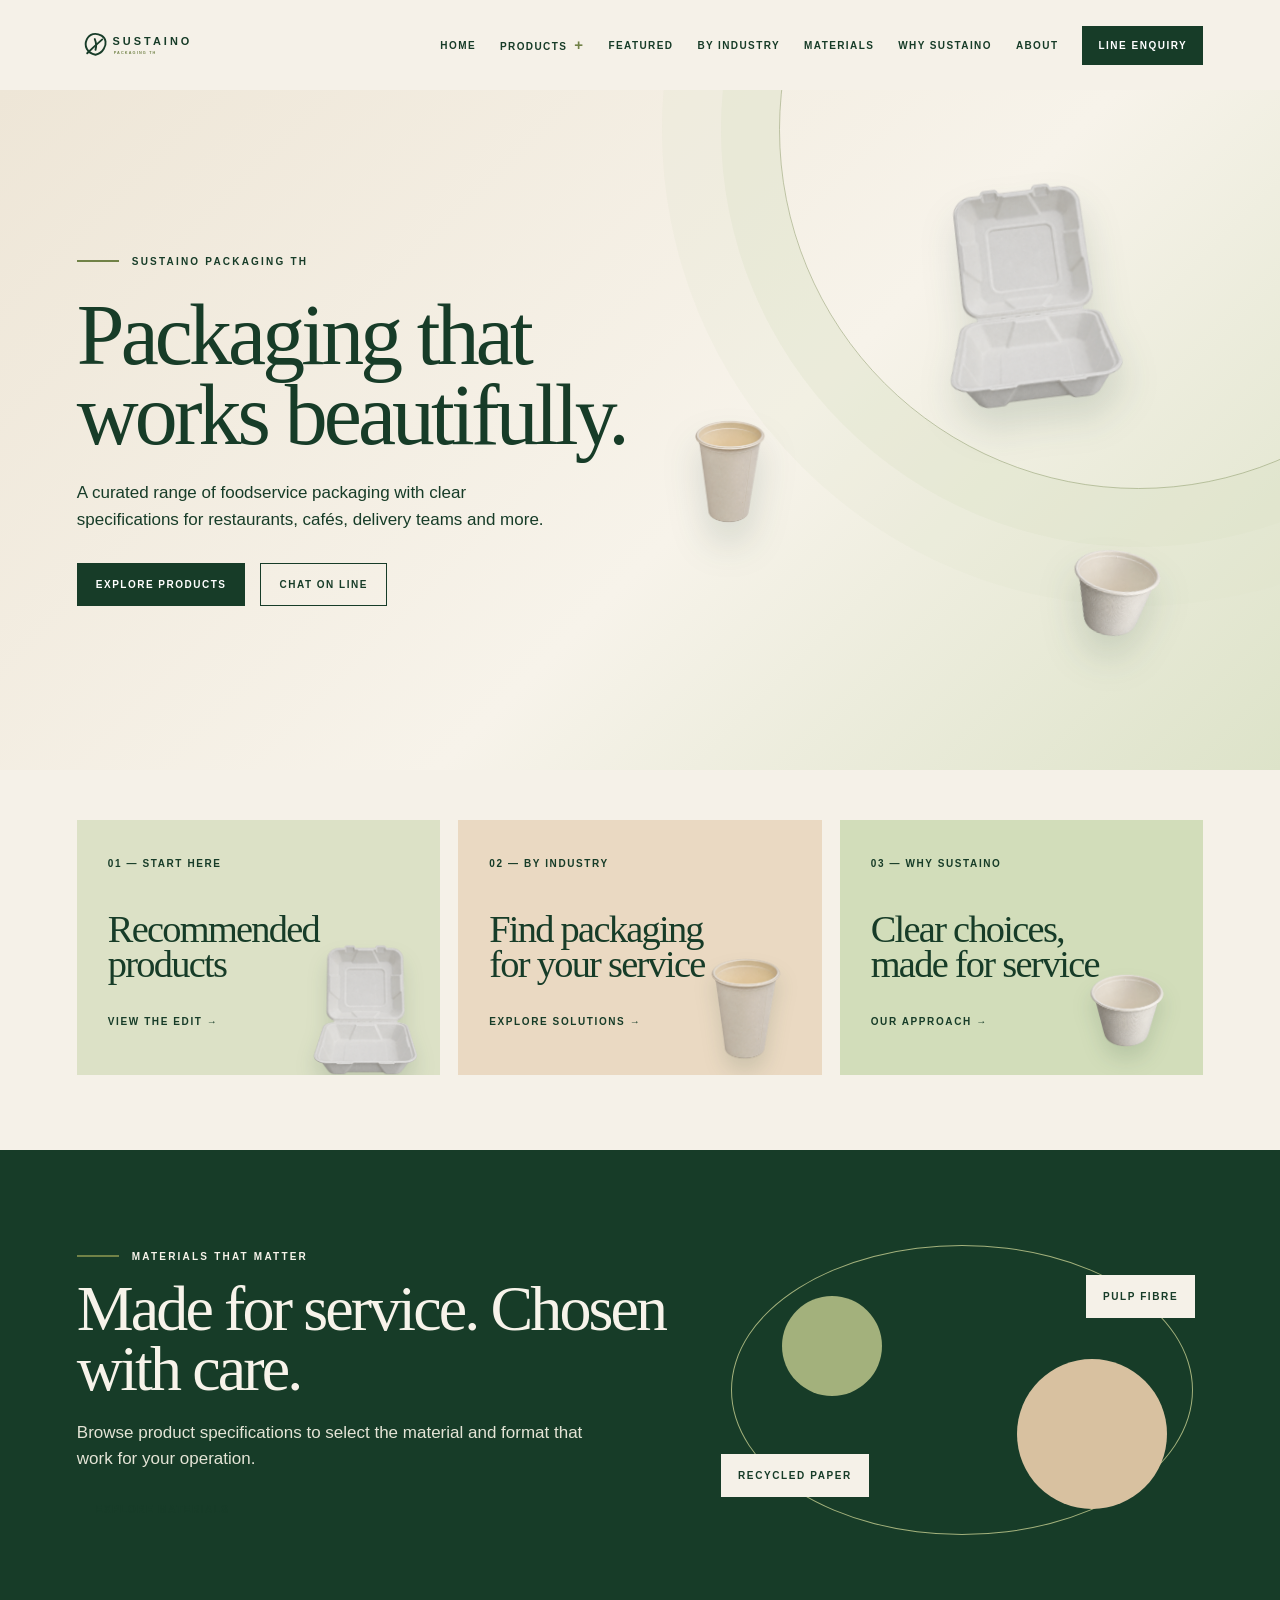
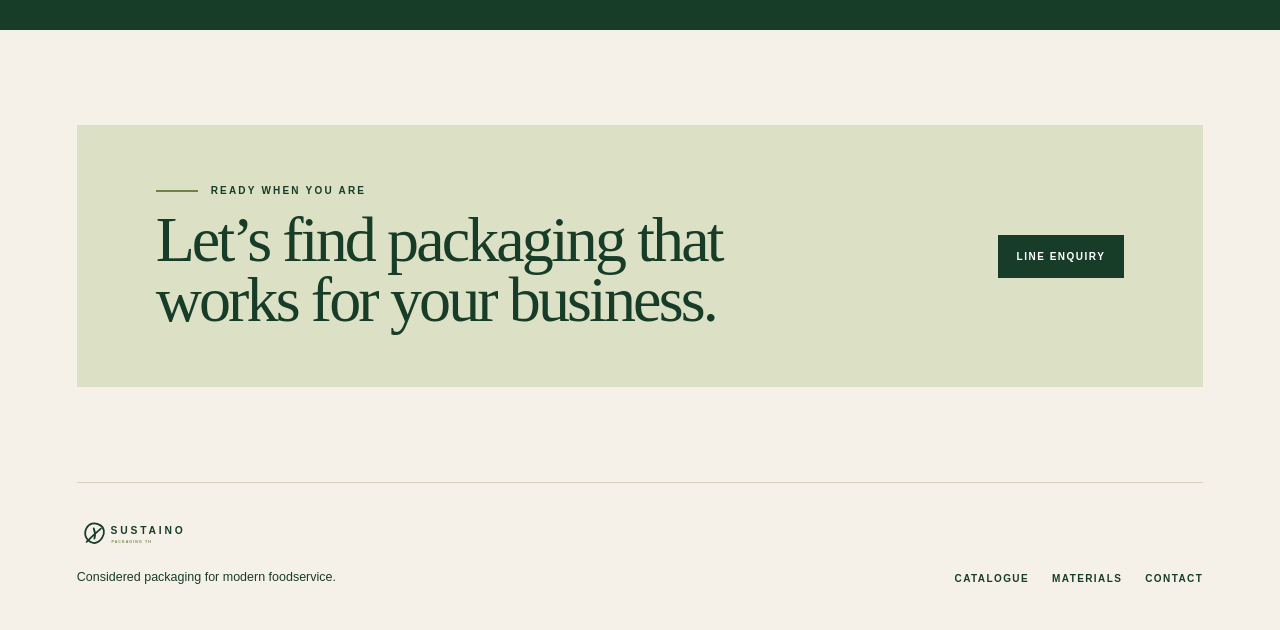
==== commit baf720ca: "Rebuild homepage product visual layout" ====
--- a/index.html
+++ b/index.html
@@ -1 +1,10 @@
-<!doctype html><html lang="en"><head><meta charset="utf-8"><meta name="viewport" content="width=device-width,initial-scale=1"><meta name="description" content="Sustaino Packaging TH — foodservice packaging, clearly specified for Thailand."><title>Sustaino Packaging TH | Better packaging</title><style>:root{--ink:#173c28;--leaf:#718247;--paper:#f5f1e8;--sage:#dce1c6;--sand:#e6d6bd;--line:#d7d0c1}*{box-sizing:border-box}html{scroll-behavior:smooth}body{margin:0;background:var(--paper);color:var(--ink);font:15px/1.5 Arial,Helvetica,sans-serif}a{color:inherit;text-decoration:none}.shell{width:min(1240px,88vw);margin:auto}.nav{height:90px;display:flex;align-items:center;justify-content:space-between;gap:25px}.logo img{display:block;width:188px;height:auto}.nav-links{display:flex;align-items:center;gap:25px;font-size:10px;font-weight:700;letter-spacing:.15em}.nav-links>a,.product-menu summary{cursor:pointer;list-style:none;white-space:nowrap}.product-menu summary::-webkit-details-marker{display:none}.product-menu{position:relative}.product-menu summary:after{content:"+";margin-left:7px;color:var(--leaf);font-size:14px}.product-menu[open] summary:after{content:"–"}.mega-menu{position:absolute;z-index:20;top:25px;right:-170px;width:610px;padding:24px;background:#fffdf9;border:1px solid var(--line);box-shadow:0 22px 45px #173c2822;display:grid;grid-template-columns:1fr 1fr;gap:25px}.menu-col{display:flex;flex-direction:column;gap:2px}.menu-col b{font-size:9px;letter-spacing:.18em;color:var(--leaf);padding:0 8px 8px}.mega-menu a{padding:8px;font-size:12px;letter-spacing:.02em}.mega-menu a:hover{background:var(--sage)}.nav-cta,.button{display:inline-flex;justify-content:center;align-items:center;border:1px solid var(--ink);background:var(--ink);color:white;padding:13px 18px;font-size:10px;font-weight:700;letter-spacing:.15em;transition:.25s}.nav-cta{padding:11px 15px}.nav-cta:hover,.button:hover{color:var(--ink);background:transparent}.hero{position:relative;overflow:hidden;min-height:calc(100vh - 90px);min-height:680px;background:linear-gradient(135deg,#eee6d7 0%,#f7f3ea 57%,#dde3c9 100%)}.hero:before{content:"";position:absolute;width:56vw;height:56vw;right:-17vw;top:-25vw;border:1px solid #8c9a6888;border-radius:50%;box-shadow:0 0 0 58px #dce1c655,0 0 0 117px #dce1c633;animation:breath 8s ease-in-out infinite}.hero-in{min-height:calc(100vh - 90px);min-height:680px;display:flex;align-items:center;position:relative</style></head><body><header class="shell nav"><a class="logo" href="index.html" aria-label="Sustaino Packaging TH"><img src="sustaino-logo.svg" alt="Sustaino Packaging TH"></a><nav class="nav-links"><a href="index.html">HOME</a><details class="product-menu"><summary>PRODUCTS</summary><div class="mega-menu"><div class="menu-col"><b>EXPLORE</b><a href="products.html">View all products →</a><a href="featured.html">Recommended products →</a><a href="industry.html">Browse by industry →</a><a href="materials.html">Browse by material →</a></div><div class="menu-col"><b>SHOP BY PRODUCT TYPE</b><a href="products.html?category=Meal%20Boxes%20%26%20Takeaway%20Containers">Meal boxes &amp; takeaway</a><a href="products.html?category=Bowls%20%26%20Soup%20Containers">Bowls &amp; soup containers</a><a href="products.html?category=Trays%20%26%20Plates">Trays &amp; plates</a><a href="products.html?category=Cups%20%26%20Beverage%20Lids">Cups &amp; beverage lids</a><a href="products.html?category=Cutlery%20%26%20Accessories">Cutlery &amp; accessories</a></div></div></details><a href="featured.html">FEATURED</a><a href="industry.html">BY INDUSTRY</a><a href="materials.html">MATERIALS</a><a href="why-sustaino.html">WHY SUSTAINO</a><a href="about.html">ABOUT</a><a class="nav-cta" href="https://line.me/R/ti/p/@879ftbvg" target="_blank" rel="noopener">LINE ENQUIRY</a></nav></header><main><section class="hero"><div class="shell hero-in"><div class="hero-copy"><div class="eyebrow rise">SUSTAINO PACKAGING TH</div><h1 class="rise delay">Packaging that works beautifully.</h1><p class="rise delay2">A curated range of foodservice packaging with clear specifications for restaurants, cafés, delivery teams and more.</p><div class="hero-actions rise delay2"><a class="button" href="products.html">EXPLORE PRODUCTS</a><a class="button alt" href="https://line.me/R/ti/p/@879ftbvg" target="_blank" rel="noopener">CHAT ON LINE</a></div></div><div class="product-cloud" aria-label="Selected Sustaino product packaging"><div class="pack pack-one"><img src="hero-bowl-cutout-web.png" alt="Sustaino clamshell packaging"></div><div class="pack pack-two"><img src="hero-cup-cutout-web.png" alt="Sustaino cup packaging"></div><div class="pack pack-three"><img src="hero-bowl-cutout-web.png" alt="Sustaino bowl packaging"></div></div></div></section><section class="shell quick-links" aria-label="Explore Sustaino"><div class="quick-grid"><a class="quick-card" href="featured.html"><b>01 — START HERE</b><h2>Recommended products</h2><span>VIEW THE EDIT →</span><img src="hero-cup-cutout-web.png" alt=""></a><a class="quick-card" href="industry.html"><b>02 — BY INDUSTRY</b><h2>Find packaging for your service</h2><span>EXPLORE SOLUTIONS →</span><img src="hero-bowl-cutout-web.png" alt=""></a><a class="quick-card" href="why-sustaino.html"><b>03 — WHY SUSTAINO</b><h2>Clear choices, made for service</h2><span>OUR APPROACH →</span><img src="hero-cup-cutout-web.png" alt=""></a></div></section></main><footer class="shell footer"><div class="foot-in"><div><a class="logo" href="index.html"><img src="sustaino-logo.svg" alt="Sustaino Packaging TH"></a><small>Considered packaging for modern foodservice.</small></div><div class="footer-links"><a href="products.html">CATALOGUE</a><a href="featured.html">FEATURED</a><a href="materials.html">MATERIALS</a><a href="contact.html">CONTACT</a></div></div></footer></body></html>
+<!doctype html>
+<html lang="en"><head><meta charset="utf-8"><meta name="viewport" content="width=device-width,initial-scale=1"><meta name="description" content="Sustaino Packaging TH — packaging for modern foodservice."><title>Sustaino Packaging TH | Better packaging</title><style>
+:root{--ink:#173c28;--leaf:#718247;--paper:#f5f1e8;--sage:#dce1c6;--sand:#e6d6bd;--line:#d7d0c1}*{box-sizing:border-box}html{scroll-behavior:smooth}body{margin:0;background:var(--paper);color:var(--ink);font:15px/1.5 Arial,Helvetica,sans-serif}a{color:inherit;text-decoration:none}.shell{width:min(1240px,88vw);margin:auto}.nav{height:90px;display:flex;align-items:center;justify-content:space-between;gap:24px}.logo img{display:block;width:170px;height:auto}.nav-links{display:flex;align-items:center;gap:24px;font-size:10px;font-weight:700;letter-spacing:.14em}.nav-links>a,.product-menu summary{cursor:pointer;list-style:none;white-space:nowrap}.product-menu summary::-webkit-details-marker{display:none}.product-menu{position:relative}.product-menu summary:after{content:"+";margin-left:7px;color:var(--leaf);font-size:15px}.mega-menu{position:absolute;z-index:20;right:-170px;top:26px;width:610px;padding:23px;background:#fffdf9;border:1px solid var(--line);box-shadow:0 22px 45px #173c2822;display:grid;grid-template-columns:1fr 1fr;gap:22px}.menu-col{display:flex;flex-direction:column}.menu-col b{font-size:9px;letter-spacing:.18em;color:var(--leaf);padding:0 8px 8px}.mega-menu a{padding:8px;font-size:12px;letter-spacing:0}.mega-menu a:hover{background:var(--sage)}.nav-cta,.button{display:inline-flex;align-items:center;justify-content:center;border:1px solid var(--ink);background:var(--ink);color:#fff;padding:13px 18px;font-size:10px;font-weight:700;letter-spacing:.15em;transition:.25s}.nav-cta{padding:11px 15px}.nav-cta:hover,.button:hover{color:var(--ink);background:transparent}.button.alt{background:transparent;color:var(--ink)}.button.alt:hover{background:var(--ink);color:#fff}.hero{position:relative;overflow:hidden;min-height:680px;background:linear-gradient(135deg,#eee6d7 0%,#f7f3ea 57%,#dde3c9 100%)}.hero:before{content:"";position:absolute;width:56vw;height:56vw;right:-17vw;top:-25vw;border:1px solid #8c9a6888;border-radius:50%;box-shadow:0 0 0 58px #dce1c655,0 0 0 117px #dce1c633}.hero-in{min-height:680px;display:flex;align-items:center;position:relative}.hero-copy{width:54%;position:relative;z-index:2}.eyebrow{display:flex;align-items:center;gap:13px;font-size:10px;font-weight:700;letter-spacing:.22em}.eyebrow:before{content:"";width:42px;height:2px;background:var(--leaf)}h1,h2,h3{font-family:Georgia,'Times New Roman',serif;font-weight:400;line-height:.93;letter-spacing:-.045em}h1{font-size:clamp(60px,6.7vw,102px);margin:27px 0 25px;max-width:650px}.hero-copy p{font-size:17px;line-height:1.55;max-width:470px;margin:0 0 30px}.hero-actions{display:flex;gap:15px;flex-wrap:wrap}.product-cloud{position:absolute;right:-15px;top:20px;width:53%;height:630px}.pack{position:absolute;filter:drop-shadow(0 22px 18px #173c2824);animation:float 6s ease-in-out infinite}.pack img{display:block;width:100%;height:100%;object-fit:contain}.pack-one{width:48%;height:300px;right:8%;top:35px;transform:rotate(-7deg);z-index:3}.pack-two{width:29%;height:290px;left:4%;top:218px;animation-delay:-2s;z-index:2}.pack-three{width:34%;height:250px;right:0;bottom:22px;transform:rotate(8deg);animation-delay:-4s}@keyframes float{50%{translate:0 -13px}}.quick-links{padding:50px 0 75px}.quick-grid{display:grid;grid-template-columns:repeat(3,1fr);gap:18px}.quick-card{position:relative;overflow:hidden;min-height:255px;padding:31px;background:#dce1c6}.quick-card:nth-child(2){background:#ead9c2}.quick-card:nth-child(3){background:#d2ddba}.quick-card b,.quick-card span{font-size:10px;font-weight:700;letter-spacing:.16em}.quick-card h2{font-size:clamp(31px,3vw,46px);margin:38px 0 26px;max-width:260px}.quick-card img{position:absolute;right:-11px;bottom:-9px;width:47%;height:58%;object-fit:contain;filter:drop-shadow(0 13px 10px #173c2822);transition:.3s}.quick-card:hover img{transform:translateY(-7px) scale(1.04)}.band{background:var(--ink);color:#f7f3ea;padding:85px 0}.band-grid{display:grid;grid-template-columns:1.1fr .9fr;gap:55px;align-items:center}.band h2{font-size:clamp(45px,5vw,72px);margin:15px 0 22px}.band p{font-size:17px;max-width:520px;color:#e4e4d6}.orbit{height:310px;position:relative}.ring{position:absolute;inset:10px;border:1px solid #a3b17c;border-radius:50%}.ring:before,.ring:after{content:"";position:absolute;border-radius:50%;background:#a3b17c}.ring:before{width:100px;height:100px;left:50px;top:50px}.ring:after{width:150px;height:150px;right:25px;bottom:25px;background:#d8c1a0}.orbit-label{position:absolute;background:#f5f1e8;color:var(--ink);padding:14px 17px;font-size:10px;font-weight:700;letter-spacing:.16em}.label-one{right:8px;top:40px}.label-two{left:0;bottom:48px}.quote{padding:95px 0}.quote-card{background:var(--sage);padding:58px 7%;display:grid;grid-template-columns:1fr auto;gap:30px;align-items:center}.quote-card h2{font-size:clamp(43px,5vw,70px);margin:12px 0 0;max-width:680px}.footer{border-top:1px solid var(--line);padding:34px 0 44px;display:flex;justify-content:space-between;gap:25px;align-items:flex-end}.footer img{width:160px}.footer small{display:block;margin-top:10px}.footer-links{display:flex;gap:23px;font-size:10px;font-weight:700;letter-spacing:.14em}@media(max-width:900px){.nav-links{gap:13px;font-size:9px}.logo img{width:135px}.product-cloud{right:-40px;width:58%}}@media(max-width:720px){.shell{width:min(100% - 40px,1240px)}.nav{height:75px}.logo img{width:130px}.nav-links>a:not(.nav-cta),.product-menu{display:none}.nav-cta{font-size:8px;padding:10px}.hero,.hero-in{min-height:690px}.hero-in{align-items:flex-start}.hero-copy{width:100%;padding-top:75px}.hero-copy p{max-width:330px}.product-cloud{opacity:.64;width:82%;height:390px;right:-52px;top:270px}.pack-one{width:56%;height:230px}.pack-two{width:32%;height:205px;top:125px}.pack-three{width:37%;height:190px;bottom:0}.quick-grid,.band-grid{grid-template-columns:1fr}.quick-card{min-height:220px}.band{padding:65px 0}.orbit{height:260px;order:-1}.quote{padding:65px 0}.quote-card{grid-template-columns:1fr;padding:39px 30px}.footer{display:block}.footer-links{margin-top:25px;flex-wrap:wrap}}
+</style></head><body>
+<header class="shell nav"><a class="logo" href="index.html" aria-label="Sustaino Packaging TH"><img src="sustaino-logo.svg" alt="Sustaino Packaging TH"></a><nav class="nav-links"><a href="index.html">HOME</a><details class="product-menu"><summary>PRODUCTS</summary><div class="mega-menu"><div class="menu-col"><b>EXPLORE</b><a href="products.html">View all products →</a><a href="featured.html">Recommended products →</a><a href="industry.html">Browse by industry →</a><a href="materials.html">Browse by material →</a></div><div class="menu-col"><b>SHOP BY PRODUCT TYPE</b><a href="products.html?category=Meal%20Boxes%20%26%20Takeaway%20Containers">Meal boxes &amp; takeaway</a><a href="products.html?category=Bowls%20%26%20Soup%20Containers">Bowls &amp; soup containers</a><a href="products.html?category=Trays%20%26%20Plates">Trays &amp; plates</a><a href="products.html?category=Cups%20%26%20Beverage%20Lids">Cups &amp; beverage lids</a><a href="products.html?category=Cutlery%20%26%20Accessories">Cutlery &amp; accessories</a></div></div></details><a href="featured.html">FEATURED</a><a href="industry.html">BY INDUSTRY</a><a href="materials.html">MATERIALS</a><a href="why-sustaino.html">WHY SUSTAINO</a><a href="about.html">ABOUT</a><a class="nav-cta" href="https://line.me/R/ti/p/@879ftbvg" target="_blank" rel="noopener">LINE ENQUIRY</a></nav></header>
+<main><section class="hero"><div class="shell hero-in"><div class="hero-copy"><div class="eyebrow">SUSTAINO PACKAGING TH</div><h1>Packaging that works beautifully.</h1><p>A curated range of foodservice packaging with clear specifications for restaurants, cafés, delivery teams and more.</p><div class="hero-actions"><a class="button" href="products.html">EXPLORE PRODUCTS</a><a class="button alt" href="https://line.me/R/ti/p/@879ftbvg" target="_blank" rel="noopener">CHAT ON LINE</a></div></div><div class="product-cloud" aria-label="Selected Sustaino product packaging"><div class="pack pack-one"><img src="hero-clamshell-cutout-web.png" alt="Sustaino clamshell packaging"></div><div class="pack pack-two"><img src="hero-cup-cutout-web.png" alt="Sustaino cup packaging"></div><div class="pack pack-three"><img src="hero-bowl-cutout-web.png" alt="Sustaino bowl packaging"></div></div></div></section>
+<section class="shell quick-links"><div class="quick-grid"><a class="quick-card" href="featured.html"><b>01 — START HERE</b><h2>Recommended products</h2><span>VIEW THE EDIT →</span><img src="hero-clamshell-cutout-web.png" alt=""></a><a class="quick-card" href="industry.html"><b>02 — BY INDUSTRY</b><h2>Find packaging for your service</h2><span>EXPLORE SOLUTIONS →</span><img src="hero-cup-cutout-web.png" alt=""></a><a class="quick-card" href="why-sustaino.html"><b>03 — WHY SUSTAINO</b><h2>Clear choices, made for service</h2><span>OUR APPROACH →</span><img src="hero-bowl-cutout-web.png" alt=""></a></div></section>
+<section class="band"><div class="shell band-grid"><div><div class="eyebrow">MATERIALS THAT MATTER</div><h2>Made for service. Chosen with care.</h2><p>Browse product specifications to select the material and format that work for your operation.</p><a class="button alt" href="materials.html">EXPLORE MATERIALS</a></div><div class="orbit" aria-hidden="true"><div class="ring"></div><div class="orbit-label label-one">PULP FIBRE</div><div class="orbit-label label-two">RECYCLED PAPER</div></div></div></section>
+<section class="shell quote"><div class="quote-card"><div><div class="eyebrow">READY WHEN YOU ARE</div><h2>Let’s find packaging that works for your business.</h2></div><a class="button" href="https://line.me/R/ti/p/@879ftbvg" target="_blank" rel="noopener">LINE ENQUIRY</a></div></section></main>
+<footer class="shell footer"><div><a href="index.html"><img src="sustaino-logo.svg" alt="Sustaino Packaging TH"></a><small>Considered packaging for modern foodservice.</small></div><div class="footer-links"><a href="products.html">CATALOGUE</a><a href="materials.html">MATERIALS</a><a href="contact.html">CONTACT</a></div></footer></body></html>
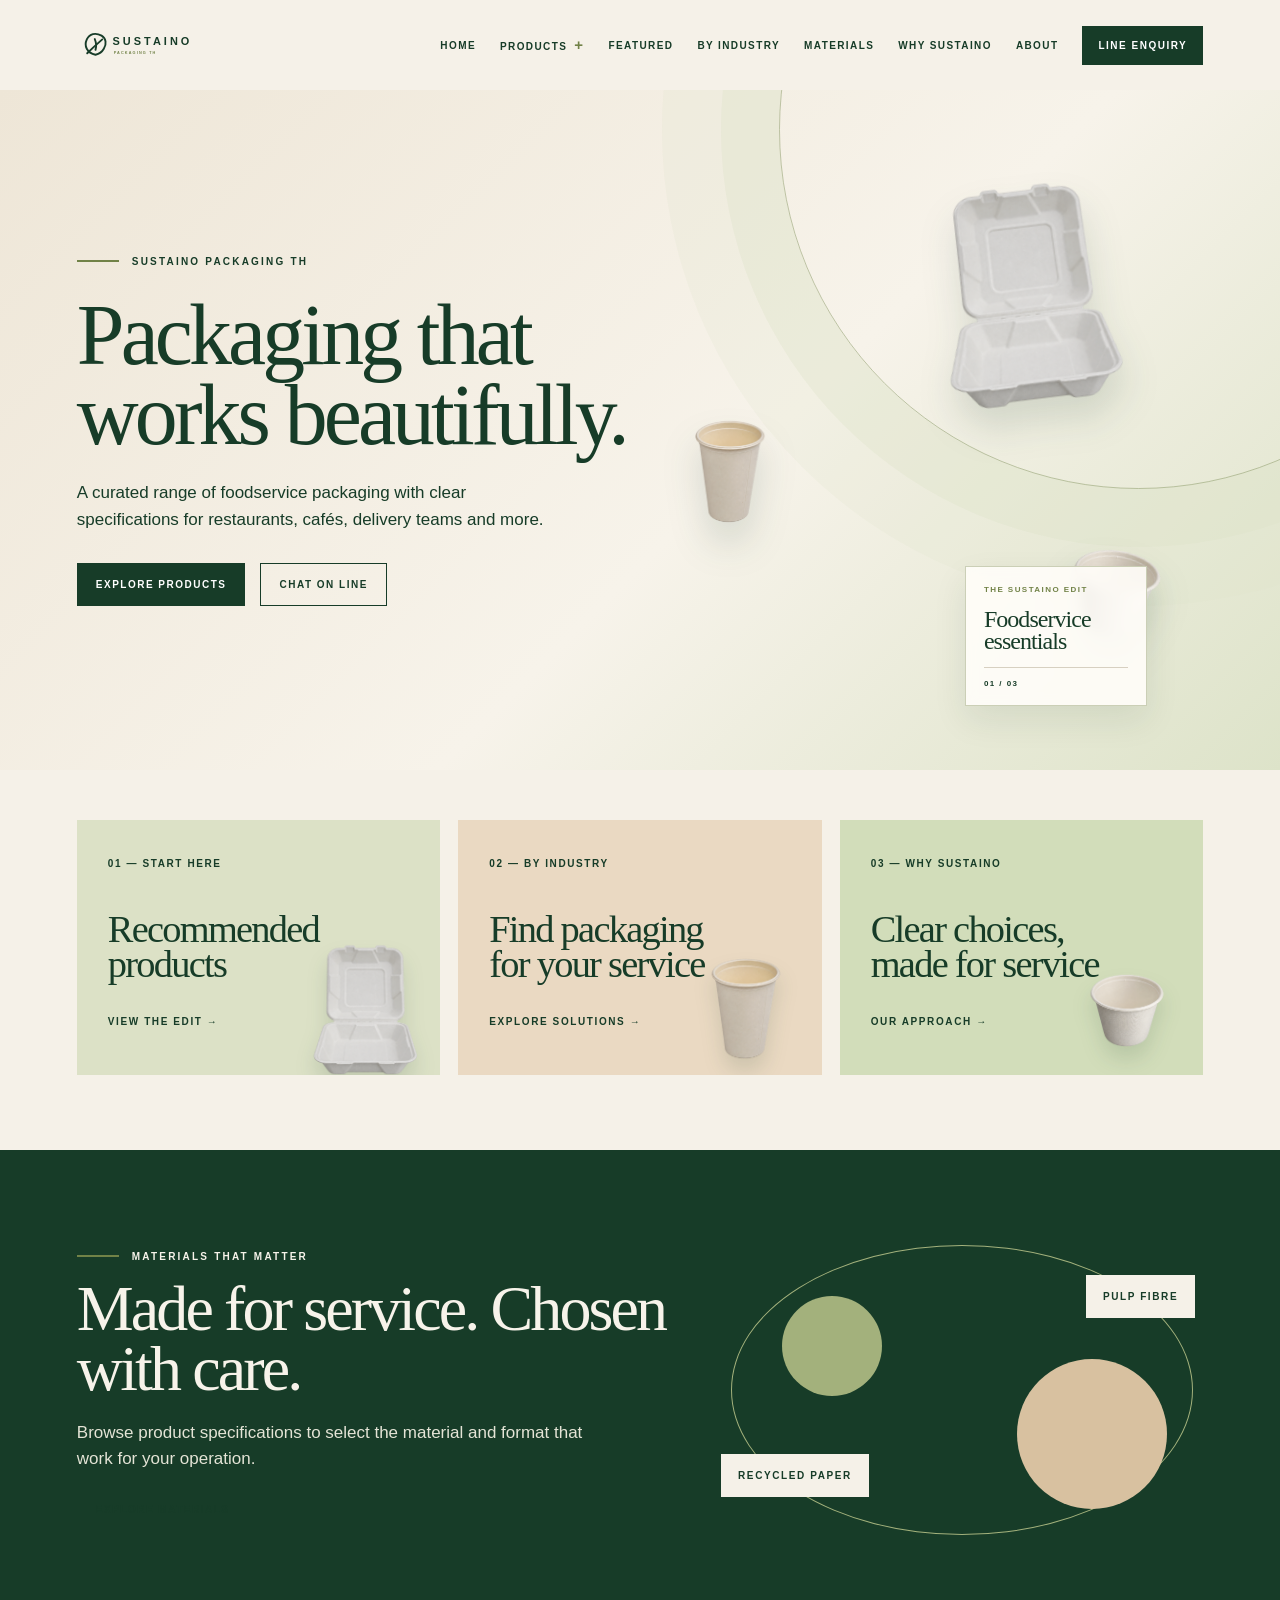
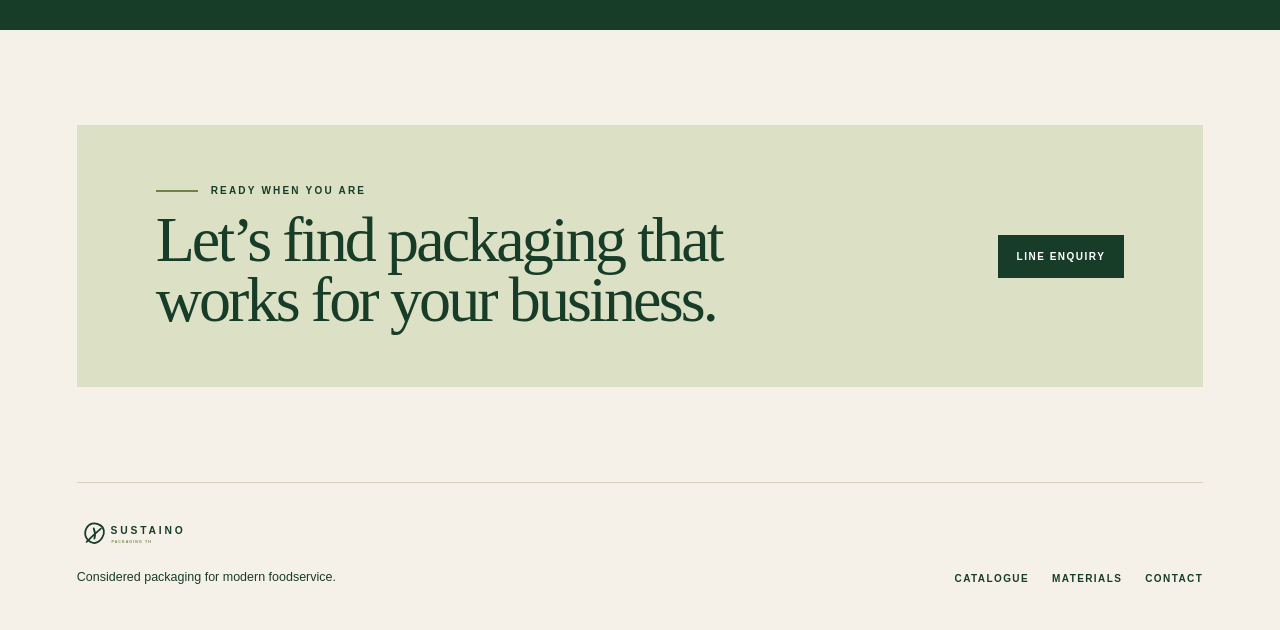
==== commit f373c786: "Refine premium homepage hero composition" ====
--- a/index.html
+++ b/index.html
@@ -1,9 +1,9 @@
 <!doctype html>
 <html lang="en"><head><meta charset="utf-8"><meta name="viewport" content="width=device-width,initial-scale=1"><meta name="description" content="Sustaino Packaging TH — packaging for modern foodservice."><title>Sustaino Packaging TH | Better packaging</title><style>
-:root{--ink:#173c28;--leaf:#718247;--paper:#f5f1e8;--sage:#dce1c6;--sand:#e6d6bd;--line:#d7d0c1}*{box-sizing:border-box}html{scroll-behavior:smooth}body{margin:0;background:var(--paper);color:var(--ink);font:15px/1.5 Arial,Helvetica,sans-serif}a{color:inherit;text-decoration:none}.shell{width:min(1240px,88vw);margin:auto}.nav{height:90px;display:flex;align-items:center;justify-content:space-between;gap:24px}.logo img{display:block;width:170px;height:auto}.nav-links{display:flex;align-items:center;gap:24px;font-size:10px;font-weight:700;letter-spacing:.14em}.nav-links>a,.product-menu summary{cursor:pointer;list-style:none;white-space:nowrap}.product-menu summary::-webkit-details-marker{display:none}.product-menu{position:relative}.product-menu summary:after{content:"+";margin-left:7px;color:var(--leaf);font-size:15px}.mega-menu{position:absolute;z-index:20;right:-170px;top:26px;width:610px;padding:23px;background:#fffdf9;border:1px solid var(--line);box-shadow:0 22px 45px #173c2822;display:grid;grid-template-columns:1fr 1fr;gap:22px}.menu-col{display:flex;flex-direction:column}.menu-col b{font-size:9px;letter-spacing:.18em;color:var(--leaf);padding:0 8px 8px}.mega-menu a{padding:8px;font-size:12px;letter-spacing:0}.mega-menu a:hover{background:var(--sage)}.nav-cta,.button{display:inline-flex;align-items:center;justify-content:center;border:1px solid var(--ink);background:var(--ink);color:#fff;padding:13px 18px;font-size:10px;font-weight:700;letter-spacing:.15em;transition:.25s}.nav-cta{padding:11px 15px}.nav-cta:hover,.button:hover{color:var(--ink);background:transparent}.button.alt{background:transparent;color:var(--ink)}.button.alt:hover{background:var(--ink);color:#fff}.hero{position:relative;overflow:hidden;min-height:680px;background:linear-gradient(135deg,#eee6d7 0%,#f7f3ea 57%,#dde3c9 100%)}.hero:before{content:"";position:absolute;width:56vw;height:56vw;right:-17vw;top:-25vw;border:1px solid #8c9a6888;border-radius:50%;box-shadow:0 0 0 58px #dce1c655,0 0 0 117px #dce1c633}.hero-in{min-height:680px;display:flex;align-items:center;position:relative}.hero-copy{width:54%;position:relative;z-index:2}.eyebrow{display:flex;align-items:center;gap:13px;font-size:10px;font-weight:700;letter-spacing:.22em}.eyebrow:before{content:"";width:42px;height:2px;background:var(--leaf)}h1,h2,h3{font-family:Georgia,'Times New Roman',serif;font-weight:400;line-height:.93;letter-spacing:-.045em}h1{font-size:clamp(60px,6.7vw,102px);margin:27px 0 25px;max-width:650px}.hero-copy p{font-size:17px;line-height:1.55;max-width:470px;margin:0 0 30px}.hero-actions{display:flex;gap:15px;flex-wrap:wrap}.product-cloud{position:absolute;right:-15px;top:20px;width:53%;height:630px}.pack{position:absolute;filter:drop-shadow(0 22px 18px #173c2824);animation:float 6s ease-in-out infinite}.pack img{display:block;width:100%;height:100%;object-fit:contain}.pack-one{width:48%;height:300px;right:8%;top:35px;transform:rotate(-7deg);z-index:3}.pack-two{width:29%;height:290px;left:4%;top:218px;animation-delay:-2s;z-index:2}.pack-three{width:34%;height:250px;right:0;bottom:22px;transform:rotate(8deg);animation-delay:-4s}@keyframes float{50%{translate:0 -13px}}.quick-links{padding:50px 0 75px}.quick-grid{display:grid;grid-template-columns:repeat(3,1fr);gap:18px}.quick-card{position:relative;overflow:hidden;min-height:255px;padding:31px;background:#dce1c6}.quick-card:nth-child(2){background:#ead9c2}.quick-card:nth-child(3){background:#d2ddba}.quick-card b,.quick-card span{font-size:10px;font-weight:700;letter-spacing:.16em}.quick-card h2{font-size:clamp(31px,3vw,46px);margin:38px 0 26px;max-width:260px}.quick-card img{position:absolute;right:-11px;bottom:-9px;width:47%;height:58%;object-fit:contain;filter:drop-shadow(0 13px 10px #173c2822);transition:.3s}.quick-card:hover img{transform:translateY(-7px) scale(1.04)}.band{background:var(--ink);color:#f7f3ea;padding:85px 0}.band-grid{display:grid;grid-template-columns:1.1fr .9fr;gap:55px;align-items:center}.band h2{font-size:clamp(45px,5vw,72px);margin:15px 0 22px}.band p{font-size:17px;max-width:520px;color:#e4e4d6}.orbit{height:310px;position:relative}.ring{position:absolute;inset:10px;border:1px solid #a3b17c;border-radius:50%}.ring:before,.ring:after{content:"";position:absolute;border-radius:50%;background:#a3b17c}.ring:before{width:100px;height:100px;left:50px;top:50px}.ring:after{width:150px;height:150px;right:25px;bottom:25px;background:#d8c1a0}.orbit-label{position:absolute;background:#f5f1e8;color:var(--ink);padding:14px 17px;font-size:10px;font-weight:700;letter-spacing:.16em}.label-one{right:8px;top:40px}.label-two{left:0;bottom:48px}.quote{padding:95px 0}.quote-card{background:var(--sage);padding:58px 7%;display:grid;grid-template-columns:1fr auto;gap:30px;align-items:center}.quote-card h2{font-size:clamp(43px,5vw,70px);margin:12px 0 0;max-width:680px}.footer{border-top:1px solid var(--line);padding:34px 0 44px;display:flex;justify-content:space-between;gap:25px;align-items:flex-end}.footer img{width:160px}.footer small{display:block;margin-top:10px}.footer-links{display:flex;gap:23px;font-size:10px;font-weight:700;letter-spacing:.14em}@media(max-width:900px){.nav-links{gap:13px;font-size:9px}.logo img{width:135px}.product-cloud{right:-40px;width:58%}}@media(max-width:720px){.shell{width:min(100% - 40px,1240px)}.nav{height:75px}.logo img{width:130px}.nav-links>a:not(.nav-cta),.product-menu{display:none}.nav-cta{font-size:8px;padding:10px}.hero,.hero-in{min-height:690px}.hero-in{align-items:flex-start}.hero-copy{width:100%;padding-top:75px}.hero-copy p{max-width:330px}.product-cloud{opacity:.64;width:82%;height:390px;right:-52px;top:270px}.pack-one{width:56%;height:230px}.pack-two{width:32%;height:205px;top:125px}.pack-three{width:37%;height:190px;bottom:0}.quick-grid,.band-grid{grid-template-columns:1fr}.quick-card{min-height:220px}.band{padding:65px 0}.orbit{height:260px;order:-1}.quote{padding:65px 0}.quote-card{grid-template-columns:1fr;padding:39px 30px}.footer{display:block}.footer-links{margin-top:25px;flex-wrap:wrap}}
+:root{--ink:#173c28;--leaf:#718247;--paper:#f5f1e8;--sage:#dce1c6;--sand:#e6d6bd;--line:#d7d0c1}*{box-sizing:border-box}html{scroll-behavior:smooth}body{margin:0;background:var(--paper);color:var(--ink);font:15px/1.5 Arial,Helvetica,sans-serif}a{color:inherit;text-decoration:none}.shell{width:min(1240px,88vw);margin:auto}.nav{height:90px;display:flex;align-items:center;justify-content:space-between;gap:24px}.logo img{display:block;width:170px;height:auto}.nav-links{display:flex;align-items:center;gap:24px;font-size:10px;font-weight:700;letter-spacing:.14em}.nav-links>a,.product-menu summary{cursor:pointer;list-style:none;white-space:nowrap}.product-menu summary::-webkit-details-marker{display:none}.product-menu{position:relative}.product-menu summary:after{content:"+";margin-left:7px;color:var(--leaf);font-size:15px}.mega-menu{position:absolute;z-index:20;right:-170px;top:26px;width:610px;padding:23px;background:#fffdf9;border:1px solid var(--line);box-shadow:0 22px 45px #173c2822;display:grid;grid-template-columns:1fr 1fr;gap:22px}.menu-col{display:flex;flex-direction:column}.menu-col b{font-size:9px;letter-spacing:.18em;color:var(--leaf);padding:0 8px 8px}.mega-menu a{padding:8px;font-size:12px;letter-spacing:0}.mega-menu a:hover{background:var(--sage)}.nav-cta,.button{display:inline-flex;align-items:center;justify-content:center;border:1px solid var(--ink);background:var(--ink);color:#fff;padding:13px 18px;font-size:10px;font-weight:700;letter-spacing:.15em;transition:.25s}.nav-cta{padding:11px 15px}.nav-cta:hover,.button:hover{color:var(--ink);background:transparent}.button.alt{background:transparent;color:var(--ink)}.button.alt:hover{background:var(--ink);color:#fff}.hero{position:relative;overflow:hidden;min-height:680px;background:linear-gradient(135deg,#eee6d7 0%,#f7f3ea 57%,#dde3c9 100%)}.hero:before{content:"";position:absolute;width:56vw;height:56vw;right:-17vw;top:-25vw;border:1px solid #8c9a6888;border-radius:50%;box-shadow:0 0 0 58px #dce1c655,0 0 0 117px #dce1c633}.hero-in{min-height:680px;display:flex;align-items:center;position:relative}.hero-copy{width:54%;position:relative;z-index:2}.eyebrow{display:flex;align-items:center;gap:13px;font-size:10px;font-weight:700;letter-spacing:.22em}.eyebrow:before{content:"";width:42px;height:2px;background:var(--leaf)}h1,h2,h3{font-family:Georgia,'Times New Roman',serif;font-weight:400;line-height:.93;letter-spacing:-.045em}h1{font-size:clamp(60px,6.7vw,102px);margin:27px 0 25px;max-width:650px}.hero-copy p{font-size:17px;line-height:1.55;max-width:470px;margin:0 0 30px}.hero-actions{display:flex;gap:15px;flex-wrap:wrap}.product-cloud{position:absolute;right:-15px;top:20px;width:53%;height:630px}.pack{position:absolute;filter:drop-shadow(0 22px 18px #173c2824);animation:float 6s ease-in-out infinite}.pack img{display:block;width:100%;height:100%;object-fit:contain}.pack-one{width:48%;height:300px;right:8%;top:35px;transform:rotate(-7deg);z-index:3}.pack-two{width:29%;height:290px;left:4%;top:218px;animation-delay:-2s;z-index:2}.pack-three{width:34%;height:250px;right:0;bottom:22px;transform:rotate(8deg);animation-delay:-4s}.collection-stamp{position:absolute;z-index:5;right:5%;bottom:64px;width:182px;padding:17px 18px 15px;background:#fffdf9e8;border:1px solid #8c9a6870;box-shadow:0 14px 32px #173c2817;backdrop-filter:blur(6px)}.collection-stamp span,.collection-stamp small{display:block;font-size:8px;font-weight:700;letter-spacing:.18em}.collection-stamp span{color:var(--leaf);margin-bottom:12px}.collection-stamp strong{display:block;font:24px/.92 Georgia,serif;letter-spacing:-.04em;margin-bottom:15px}.collection-stamp small{padding-top:10px;border-top:1px solid var(--line)}@keyframes float{50%{translate:0 -13px}}.quick-links{padding:50px 0 75px}.quick-grid{display:grid;grid-template-columns:repeat(3,1fr);gap:18px}.quick-card{position:relative;overflow:hidden;min-height:255px;padding:31px;background:#dce1c6}.quick-card:nth-child(2){background:#ead9c2}.quick-card:nth-child(3){background:#d2ddba}.quick-card b,.quick-card span{font-size:10px;font-weight:700;letter-spacing:.16em}.quick-card h2{font-size:clamp(31px,3vw,46px);margin:38px 0 26px;max-width:260px}.quick-card img{position:absolute;right:-11px;bottom:-9px;width:47%;height:58%;object-fit:contain;filter:drop-shadow(0 13px 10px #173c2822);transition:.3s}.quick-card:hover img{transform:translateY(-7px) scale(1.04)}.band{background:var(--ink);color:#f7f3ea;padding:85px 0}.band-grid{display:grid;grid-template-columns:1.1fr .9fr;gap:55px;align-items:center}.band h2{font-size:clamp(45px,5vw,72px);margin:15px 0 22px}.band p{font-size:17px;max-width:520px;color:#e4e4d6}.orbit{height:310px;position:relative}.ring{position:absolute;inset:10px;border:1px solid #a3b17c;border-radius:50%}.ring:before,.ring:after{content:"";position:absolute;border-radius:50%;background:#a3b17c}.ring:before{width:100px;height:100px;left:50px;top:50px}.ring:after{width:150px;height:150px;right:25px;bottom:25px;background:#d8c1a0}.orbit-label{position:absolute;background:#f5f1e8;color:var(--ink);padding:14px 17px;font-size:10px;font-weight:700;letter-spacing:.16em}.label-one{right:8px;top:40px}.label-two{left:0;bottom:48px}.quote{padding:95px 0}.quote-card{background:var(--sage);padding:58px 7%;display:grid;grid-template-columns:1fr auto;gap:30px;align-items:center}.quote-card h2{font-size:clamp(43px,5vw,70px);margin:12px 0 0;max-width:680px}.footer{border-top:1px solid var(--line);padding:34px 0 44px;display:flex;justify-content:space-between;gap:25px;align-items:flex-end}.footer img{width:160px}.footer small{display:block;margin-top:10px}.footer-links{display:flex;gap:23px;font-size:10px;font-weight:700;letter-spacing:.14em}@media(max-width:900px){.nav-links{gap:13px;font-size:9px}.logo img{width:135px}.product-cloud{right:-40px;width:58%}}@media(max-width:900px){.collection-stamp{right:2%;bottom:28px;transform:scale(.85);transform-origin:bottom right}}@media(max-width:720px){.collection-stamp{display:none}.shell{width:min(100% - 40px,1240px)}.nav{height:75px}.logo img{width:130px}.nav-links>a:not(.nav-cta),.product-menu{display:none}.nav-cta{font-size:8px;padding:10px}.hero,.hero-in{min-height:690px}.hero-in{align-items:flex-start}.hero-copy{width:100%;padding-top:75px}.hero-copy p{max-width:330px}.product-cloud{opacity:.64;width:82%;height:390px;right:-52px;top:270px}.pack-one{width:56%;height:230px}.pack-two{width:32%;height:205px;top:125px}.pack-three{width:37%;height:190px;bottom:0}.quick-grid,.band-grid{grid-template-columns:1fr}.quick-card{min-height:220px}.band{padding:65px 0}.orbit{height:260px;order:-1}.quote{padding:65px 0}.quote-card{grid-template-columns:1fr;padding:39px 30px}.footer{display:block}.footer-links{margin-top:25px;flex-wrap:wrap}}
 </style></head><body>
 <header class="shell nav"><a class="logo" href="index.html" aria-label="Sustaino Packaging TH"><img src="sustaino-logo.svg" alt="Sustaino Packaging TH"></a><nav class="nav-links"><a href="index.html">HOME</a><details class="product-menu"><summary>PRODUCTS</summary><div class="mega-menu"><div class="menu-col"><b>EXPLORE</b><a href="products.html">View all products →</a><a href="featured.html">Recommended products →</a><a href="industry.html">Browse by industry →</a><a href="materials.html">Browse by material →</a></div><div class="menu-col"><b>SHOP BY PRODUCT TYPE</b><a href="products.html?category=Meal%20Boxes%20%26%20Takeaway%20Containers">Meal boxes &amp; takeaway</a><a href="products.html?category=Bowls%20%26%20Soup%20Containers">Bowls &amp; soup containers</a><a href="products.html?category=Trays%20%26%20Plates">Trays &amp; plates</a><a href="products.html?category=Cups%20%26%20Beverage%20Lids">Cups &amp; beverage lids</a><a href="products.html?category=Cutlery%20%26%20Accessories">Cutlery &amp; accessories</a></div></div></details><a href="featured.html">FEATURED</a><a href="industry.html">BY INDUSTRY</a><a href="materials.html">MATERIALS</a><a href="why-sustaino.html">WHY SUSTAINO</a><a href="about.html">ABOUT</a><a class="nav-cta" href="https://line.me/R/ti/p/@879ftbvg" target="_blank" rel="noopener">LINE ENQUIRY</a></nav></header>
-<main><section class="hero"><div class="shell hero-in"><div class="hero-copy"><div class="eyebrow">SUSTAINO PACKAGING TH</div><h1>Packaging that works beautifully.</h1><p>A curated range of foodservice packaging with clear specifications for restaurants, cafés, delivery teams and more.</p><div class="hero-actions"><a class="button" href="products.html">EXPLORE PRODUCTS</a><a class="button alt" href="https://line.me/R/ti/p/@879ftbvg" target="_blank" rel="noopener">CHAT ON LINE</a></div></div><div class="product-cloud" aria-label="Selected Sustaino product packaging"><div class="pack pack-one"><img src="hero-clamshell-cutout-web.png" alt="Sustaino clamshell packaging"></div><div class="pack pack-two"><img src="hero-cup-cutout-web.png" alt="Sustaino cup packaging"></div><div class="pack pack-three"><img src="hero-bowl-cutout-web.png" alt="Sustaino bowl packaging"></div></div></div></section>
+<main><section class="hero"><div class="shell hero-in"><div class="hero-copy"><div class="eyebrow">SUSTAINO PACKAGING TH</div><h1>Packaging that works beautifully.</h1><p>A curated range of foodservice packaging with clear specifications for restaurants, cafés, delivery teams and more.</p><div class="hero-actions"><a class="button" href="products.html">EXPLORE PRODUCTS</a><a class="button alt" href="https://line.me/R/ti/p/@879ftbvg" target="_blank" rel="noopener">CHAT ON LINE</a></div></div><div class="product-cloud" aria-label="Selected Sustaino product packaging"><div class="pack pack-one"><img src="hero-clamshell-cutout-web.png" alt="Sustaino clamshell packaging"></div><div class="pack pack-two"><img src="hero-cup-cutout-web.png" alt="Sustaino cup packaging"></div><div class="pack pack-three"><img src="hero-bowl-cutout-web.png" alt="Sustaino bowl packaging"></div></div><div class="collection-stamp"><span>THE SUSTAINO EDIT</span><strong>Foodservice<br>essentials</strong><small>01 / 03</small></div></div></section>
 <section class="shell quick-links"><div class="quick-grid"><a class="quick-card" href="featured.html"><b>01 — START HERE</b><h2>Recommended products</h2><span>VIEW THE EDIT →</span><img src="hero-clamshell-cutout-web.png" alt=""></a><a class="quick-card" href="industry.html"><b>02 — BY INDUSTRY</b><h2>Find packaging for your service</h2><span>EXPLORE SOLUTIONS →</span><img src="hero-cup-cutout-web.png" alt=""></a><a class="quick-card" href="why-sustaino.html"><b>03 — WHY SUSTAINO</b><h2>Clear choices, made for service</h2><span>OUR APPROACH →</span><img src="hero-bowl-cutout-web.png" alt=""></a></div></section>
 <section class="band"><div class="shell band-grid"><div><div class="eyebrow">MATERIALS THAT MATTER</div><h2>Made for service. Chosen with care.</h2><p>Browse product specifications to select the material and format that work for your operation.</p><a class="button alt" href="materials.html">EXPLORE MATERIALS</a></div><div class="orbit" aria-hidden="true"><div class="ring"></div><div class="orbit-label label-one">PULP FIBRE</div><div class="orbit-label label-two">RECYCLED PAPER</div></div></div></section>
 <section class="shell quote"><div class="quote-card"><div><div class="eyebrow">READY WHEN YOU ARE</div><h2>Let’s find packaging that works for your business.</h2></div><a class="button" href="https://line.me/R/ti/p/@879ftbvg" target="_blank" rel="noopener">LINE ENQUIRY</a></div></section></main>
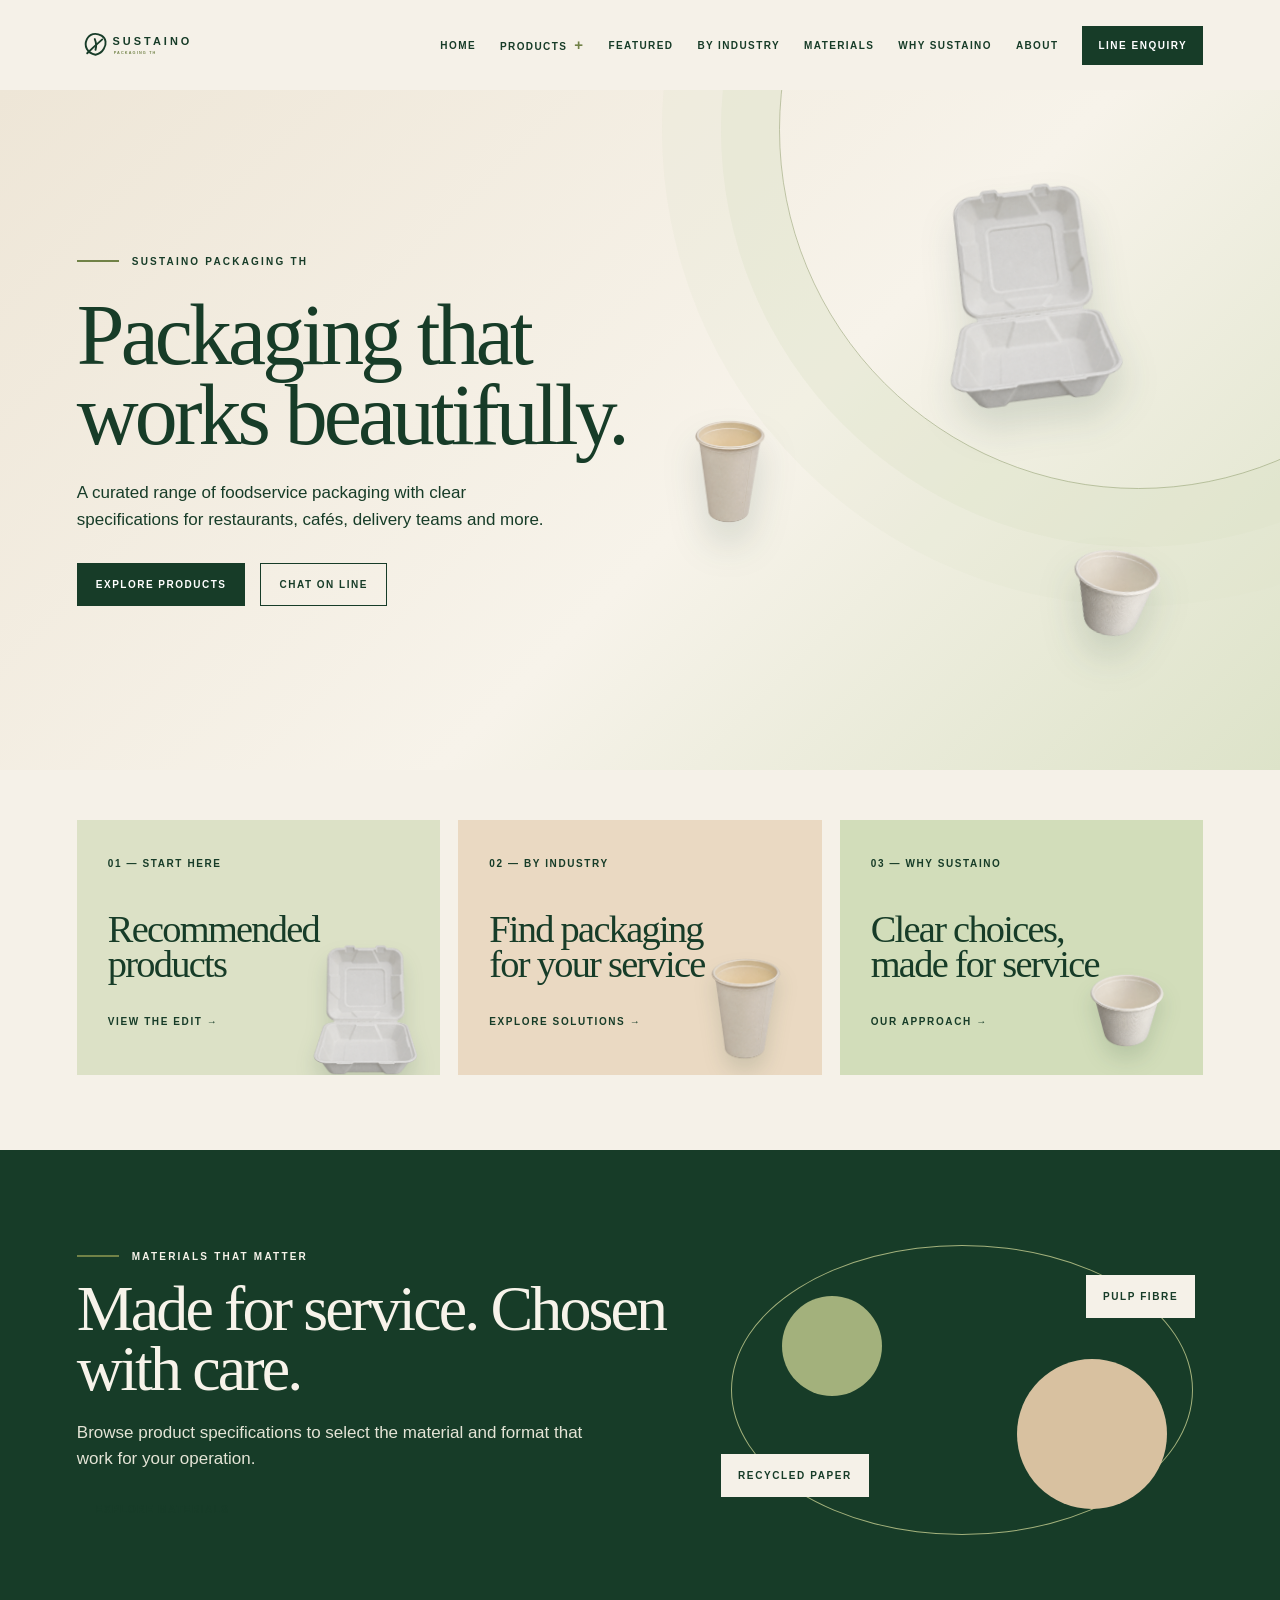
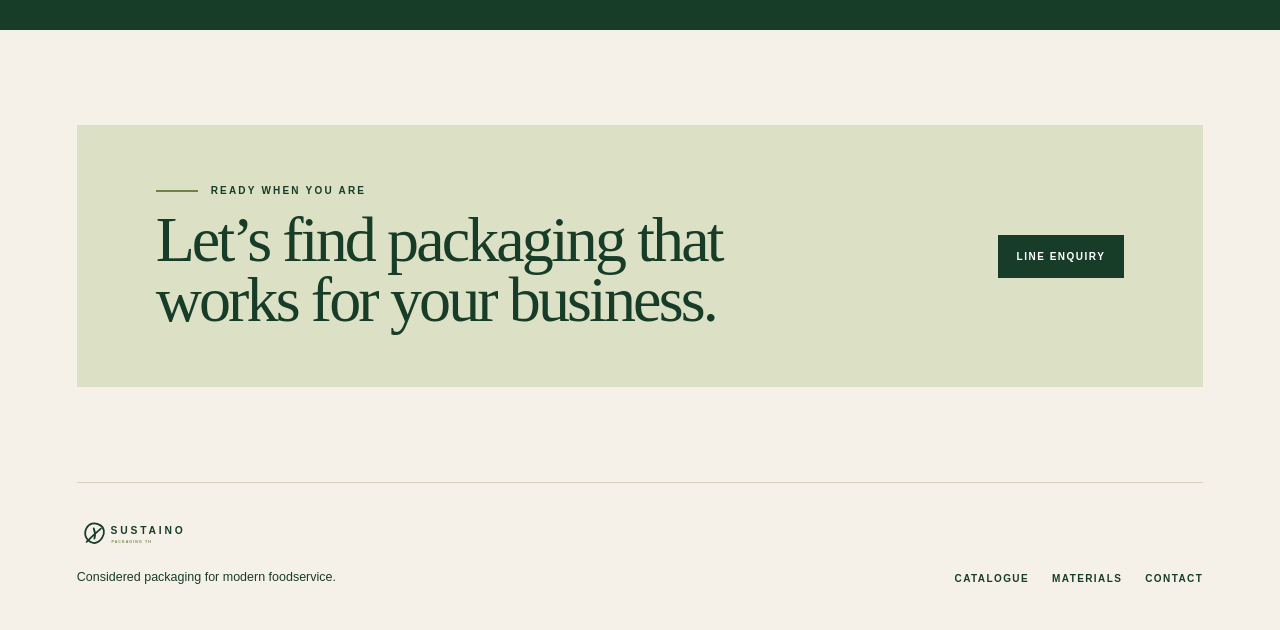
==== commit a56b134b: "Remove homepage collection card" ====
--- a/index.html
+++ b/index.html
@@ -1,9 +1,9 @@
 <!doctype html>
 <html lang="en"><head><meta charset="utf-8"><meta name="viewport" content="width=device-width,initial-scale=1"><meta name="description" content="Sustaino Packaging TH — packaging for modern foodservice."><title>Sustaino Packaging TH | Better packaging</title><style>
-:root{--ink:#173c28;--leaf:#718247;--paper:#f5f1e8;--sage:#dce1c6;--sand:#e6d6bd;--line:#d7d0c1}*{box-sizing:border-box}html{scroll-behavior:smooth}body{margin:0;background:var(--paper);color:var(--ink);font:15px/1.5 Arial,Helvetica,sans-serif}a{color:inherit;text-decoration:none}.shell{width:min(1240px,88vw);margin:auto}.nav{height:90px;display:flex;align-items:center;justify-content:space-between;gap:24px}.logo img{display:block;width:170px;height:auto}.nav-links{display:flex;align-items:center;gap:24px;font-size:10px;font-weight:700;letter-spacing:.14em}.nav-links>a,.product-menu summary{cursor:pointer;list-style:none;white-space:nowrap}.product-menu summary::-webkit-details-marker{display:none}.product-menu{position:relative}.product-menu summary:after{content:"+";margin-left:7px;color:var(--leaf);font-size:15px}.mega-menu{position:absolute;z-index:20;right:-170px;top:26px;width:610px;padding:23px;background:#fffdf9;border:1px solid var(--line);box-shadow:0 22px 45px #173c2822;display:grid;grid-template-columns:1fr 1fr;gap:22px}.menu-col{display:flex;flex-direction:column}.menu-col b{font-size:9px;letter-spacing:.18em;color:var(--leaf);padding:0 8px 8px}.mega-menu a{padding:8px;font-size:12px;letter-spacing:0}.mega-menu a:hover{background:var(--sage)}.nav-cta,.button{display:inline-flex;align-items:center;justify-content:center;border:1px solid var(--ink);background:var(--ink);color:#fff;padding:13px 18px;font-size:10px;font-weight:700;letter-spacing:.15em;transition:.25s}.nav-cta{padding:11px 15px}.nav-cta:hover,.button:hover{color:var(--ink);background:transparent}.button.alt{background:transparent;color:var(--ink)}.button.alt:hover{background:var(--ink);color:#fff}.hero{position:relative;overflow:hidden;min-height:680px;background:linear-gradient(135deg,#eee6d7 0%,#f7f3ea 57%,#dde3c9 100%)}.hero:before{content:"";position:absolute;width:56vw;height:56vw;right:-17vw;top:-25vw;border:1px solid #8c9a6888;border-radius:50%;box-shadow:0 0 0 58px #dce1c655,0 0 0 117px #dce1c633}.hero-in{min-height:680px;display:flex;align-items:center;position:relative}.hero-copy{width:54%;position:relative;z-index:2}.eyebrow{display:flex;align-items:center;gap:13px;font-size:10px;font-weight:700;letter-spacing:.22em}.eyebrow:before{content:"";width:42px;height:2px;background:var(--leaf)}h1,h2,h3{font-family:Georgia,'Times New Roman',serif;font-weight:400;line-height:.93;letter-spacing:-.045em}h1{font-size:clamp(60px,6.7vw,102px);margin:27px 0 25px;max-width:650px}.hero-copy p{font-size:17px;line-height:1.55;max-width:470px;margin:0 0 30px}.hero-actions{display:flex;gap:15px;flex-wrap:wrap}.product-cloud{position:absolute;right:-15px;top:20px;width:53%;height:630px}.pack{position:absolute;filter:drop-shadow(0 22px 18px #173c2824);animation:float 6s ease-in-out infinite}.pack img{display:block;width:100%;height:100%;object-fit:contain}.pack-one{width:48%;height:300px;right:8%;top:35px;transform:rotate(-7deg);z-index:3}.pack-two{width:29%;height:290px;left:4%;top:218px;animation-delay:-2s;z-index:2}.pack-three{width:34%;height:250px;right:0;bottom:22px;transform:rotate(8deg);animation-delay:-4s}.collection-stamp{position:absolute;z-index:5;right:5%;bottom:64px;width:182px;padding:17px 18px 15px;background:#fffdf9e8;border:1px solid #8c9a6870;box-shadow:0 14px 32px #173c2817;backdrop-filter:blur(6px)}.collection-stamp span,.collection-stamp small{display:block;font-size:8px;font-weight:700;letter-spacing:.18em}.collection-stamp span{color:var(--leaf);margin-bottom:12px}.collection-stamp strong{display:block;font:24px/.92 Georgia,serif;letter-spacing:-.04em;margin-bottom:15px}.collection-stamp small{padding-top:10px;border-top:1px solid var(--line)}@keyframes float{50%{translate:0 -13px}}.quick-links{padding:50px 0 75px}.quick-grid{display:grid;grid-template-columns:repeat(3,1fr);gap:18px}.quick-card{position:relative;overflow:hidden;min-height:255px;padding:31px;background:#dce1c6}.quick-card:nth-child(2){background:#ead9c2}.quick-card:nth-child(3){background:#d2ddba}.quick-card b,.quick-card span{font-size:10px;font-weight:700;letter-spacing:.16em}.quick-card h2{font-size:clamp(31px,3vw,46px);margin:38px 0 26px;max-width:260px}.quick-card img{position:absolute;right:-11px;bottom:-9px;width:47%;height:58%;object-fit:contain;filter:drop-shadow(0 13px 10px #173c2822);transition:.3s}.quick-card:hover img{transform:translateY(-7px) scale(1.04)}.band{background:var(--ink);color:#f7f3ea;padding:85px 0}.band-grid{display:grid;grid-template-columns:1.1fr .9fr;gap:55px;align-items:center}.band h2{font-size:clamp(45px,5vw,72px);margin:15px 0 22px}.band p{font-size:17px;max-width:520px;color:#e4e4d6}.orbit{height:310px;position:relative}.ring{position:absolute;inset:10px;border:1px solid #a3b17c;border-radius:50%}.ring:before,.ring:after{content:"";position:absolute;border-radius:50%;background:#a3b17c}.ring:before{width:100px;height:100px;left:50px;top:50px}.ring:after{width:150px;height:150px;right:25px;bottom:25px;background:#d8c1a0}.orbit-label{position:absolute;background:#f5f1e8;color:var(--ink);padding:14px 17px;font-size:10px;font-weight:700;letter-spacing:.16em}.label-one{right:8px;top:40px}.label-two{left:0;bottom:48px}.quote{padding:95px 0}.quote-card{background:var(--sage);padding:58px 7%;display:grid;grid-template-columns:1fr auto;gap:30px;align-items:center}.quote-card h2{font-size:clamp(43px,5vw,70px);margin:12px 0 0;max-width:680px}.footer{border-top:1px solid var(--line);padding:34px 0 44px;display:flex;justify-content:space-between;gap:25px;align-items:flex-end}.footer img{width:160px}.footer small{display:block;margin-top:10px}.footer-links{display:flex;gap:23px;font-size:10px;font-weight:700;letter-spacing:.14em}@media(max-width:900px){.nav-links{gap:13px;font-size:9px}.logo img{width:135px}.product-cloud{right:-40px;width:58%}}@media(max-width:900px){.collection-stamp{right:2%;bottom:28px;transform:scale(.85);transform-origin:bottom right}}@media(max-width:720px){.collection-stamp{display:none}.shell{width:min(100% - 40px,1240px)}.nav{height:75px}.logo img{width:130px}.nav-links>a:not(.nav-cta),.product-menu{display:none}.nav-cta{font-size:8px;padding:10px}.hero,.hero-in{min-height:690px}.hero-in{align-items:flex-start}.hero-copy{width:100%;padding-top:75px}.hero-copy p{max-width:330px}.product-cloud{opacity:.64;width:82%;height:390px;right:-52px;top:270px}.pack-one{width:56%;height:230px}.pack-two{width:32%;height:205px;top:125px}.pack-three{width:37%;height:190px;bottom:0}.quick-grid,.band-grid{grid-template-columns:1fr}.quick-card{min-height:220px}.band{padding:65px 0}.orbit{height:260px;order:-1}.quote{padding:65px 0}.quote-card{grid-template-columns:1fr;padding:39px 30px}.footer{display:block}.footer-links{margin-top:25px;flex-wrap:wrap}}
+:root{--ink:#173c28;--leaf:#718247;--paper:#f5f1e8;--sage:#dce1c6;--sand:#e6d6bd;--line:#d7d0c1}*{box-sizing:border-box}html{scroll-behavior:smooth}body{margin:0;background:var(--paper);color:var(--ink);font:15px/1.5 Arial,Helvetica,sans-serif}a{color:inherit;text-decoration:none}.shell{width:min(1240px,88vw);margin:auto}.nav{height:90px;display:flex;align-items:center;justify-content:space-between;gap:24px}.logo img{display:block;width:170px;height:auto}.nav-links{display:flex;align-items:center;gap:24px;font-size:10px;font-weight:700;letter-spacing:.14em}.nav-links>a,.product-menu summary{cursor:pointer;list-style:none;white-space:nowrap}.product-menu summary::-webkit-details-marker{display:none}.product-menu{position:relative}.product-menu summary:after{content:"+";margin-left:7px;color:var(--leaf);font-size:15px}.mega-menu{position:absolute;z-index:20;right:-170px;top:26px;width:610px;padding:23px;background:#fffdf9;border:1px solid var(--line);box-shadow:0 22px 45px #173c2822;display:grid;grid-template-columns:1fr 1fr;gap:22px}.menu-col{display:flex;flex-direction:column}.menu-col b{font-size:9px;letter-spacing:.18em;color:var(--leaf);padding:0 8px 8px}.mega-menu a{padding:8px;font-size:12px;letter-spacing:0}.mega-menu a:hover{background:var(--sage)}.nav-cta,.button{display:inline-flex;align-items:center;justify-content:center;border:1px solid var(--ink);background:var(--ink);color:#fff;padding:13px 18px;font-size:10px;font-weight:700;letter-spacing:.15em;transition:.25s}.nav-cta{padding:11px 15px}.nav-cta:hover,.button:hover{color:var(--ink);background:transparent}.button.alt{background:transparent;color:var(--ink)}.button.alt:hover{background:var(--ink);color:#fff}.hero{position:relative;overflow:hidden;min-height:680px;background:linear-gradient(135deg,#eee6d7 0%,#f7f3ea 57%,#dde3c9 100%)}.hero:before{content:"";position:absolute;width:56vw;height:56vw;right:-17vw;top:-25vw;border:1px solid #8c9a6888;border-radius:50%;box-shadow:0 0 0 58px #dce1c655,0 0 0 117px #dce1c633}.hero-in{min-height:680px;display:flex;align-items:center;position:relative}.hero-copy{width:54%;position:relative;z-index:2}.eyebrow{display:flex;align-items:center;gap:13px;font-size:10px;font-weight:700;letter-spacing:.22em}.eyebrow:before{content:"";width:42px;height:2px;background:var(--leaf)}h1,h2,h3{font-family:Georgia,'Times New Roman',serif;font-weight:400;line-height:.93;letter-spacing:-.045em}h1{font-size:clamp(60px,6.7vw,102px);margin:27px 0 25px;max-width:650px}.hero-copy p{font-size:17px;line-height:1.55;max-width:470px;margin:0 0 30px}.hero-actions{display:flex;gap:15px;flex-wrap:wrap}.product-cloud{position:absolute;right:-15px;top:20px;width:53%;height:630px}.pack{position:absolute;filter:drop-shadow(0 22px 18px #173c2824);animation:float 6s ease-in-out infinite}.pack img{display:block;width:100%;height:100%;object-fit:contain}.pack-one{width:48%;height:300px;right:8%;top:35px;transform:rotate(-7deg);z-index:3}.pack-two{width:29%;height:290px;left:4%;top:218px;animation-delay:-2s;z-index:2}.pack-three{width:34%;height:250px;right:0;bottom:22px;transform:rotate(8deg);animation-delay:-4s}@keyframes float{50%{translate:0 -13px}}.quick-links{padding:50px 0 75px}.quick-grid{display:grid;grid-template-columns:repeat(3,1fr);gap:18px}.quick-card{position:relative;overflow:hidden;min-height:255px;padding:31px;background:#dce1c6}.quick-card:nth-child(2){background:#ead9c2}.quick-card:nth-child(3){background:#d2ddba}.quick-card b,.quick-card span{font-size:10px;font-weight:700;letter-spacing:.16em}.quick-card h2{font-size:clamp(31px,3vw,46px);margin:38px 0 26px;max-width:260px}.quick-card img{position:absolute;right:-11px;bottom:-9px;width:47%;height:58%;object-fit:contain;filter:drop-shadow(0 13px 10px #173c2822);transition:.3s}.quick-card:hover img{transform:translateY(-7px) scale(1.04)}.band{background:var(--ink);color:#f7f3ea;padding:85px 0}.band-grid{display:grid;grid-template-columns:1.1fr .9fr;gap:55px;align-items:center}.band h2{font-size:clamp(45px,5vw,72px);margin:15px 0 22px}.band p{font-size:17px;max-width:520px;color:#e4e4d6}.orbit{height:310px;position:relative}.ring{position:absolute;inset:10px;border:1px solid #a3b17c;border-radius:50%}.ring:before,.ring:after{content:"";position:absolute;border-radius:50%;background:#a3b17c}.ring:before{width:100px;height:100px;left:50px;top:50px}.ring:after{width:150px;height:150px;right:25px;bottom:25px;background:#d8c1a0}.orbit-label{position:absolute;background:#f5f1e8;color:var(--ink);padding:14px 17px;font-size:10px;font-weight:700;letter-spacing:.16em}.label-one{right:8px;top:40px}.label-two{left:0;bottom:48px}.quote{padding:95px 0}.quote-card{background:var(--sage);padding:58px 7%;display:grid;grid-template-columns:1fr auto;gap:30px;align-items:center}.quote-card h2{font-size:clamp(43px,5vw,70px);margin:12px 0 0;max-width:680px}.footer{border-top:1px solid var(--line);padding:34px 0 44px;display:flex;justify-content:space-between;gap:25px;align-items:flex-end}.footer img{width:160px}.footer small{display:block;margin-top:10px}.footer-links{display:flex;gap:23px;font-size:10px;font-weight:700;letter-spacing:.14em}@media(max-width:900px){.nav-links{gap:13px;font-size:9px}.logo img{width:135px}.product-cloud{right:-40px;width:58%}}@media(max-width:900px){}@media(max-width:720px){.shell{width:min(100% - 40px,1240px)}.nav{height:75px}.logo img{width:130px}.nav-links>a:not(.nav-cta),.product-menu{display:none}.nav-cta{font-size:8px;padding:10px}.hero,.hero-in{min-height:690px}.hero-in{align-items:flex-start}.hero-copy{width:100%;padding-top:75px}.hero-copy p{max-width:330px}.product-cloud{opacity:.64;width:82%;height:390px;right:-52px;top:270px}.pack-one{width:56%;height:230px}.pack-two{width:32%;height:205px;top:125px}.pack-three{width:37%;height:190px;bottom:0}.quick-grid,.band-grid{grid-template-columns:1fr}.quick-card{min-height:220px}.band{padding:65px 0}.orbit{height:260px;order:-1}.quote{padding:65px 0}.quote-card{grid-template-columns:1fr;padding:39px 30px}.footer{display:block}.footer-links{margin-top:25px;flex-wrap:wrap}}
 </style></head><body>
 <header class="shell nav"><a class="logo" href="index.html" aria-label="Sustaino Packaging TH"><img src="sustaino-logo.svg" alt="Sustaino Packaging TH"></a><nav class="nav-links"><a href="index.html">HOME</a><details class="product-menu"><summary>PRODUCTS</summary><div class="mega-menu"><div class="menu-col"><b>EXPLORE</b><a href="products.html">View all products →</a><a href="featured.html">Recommended products →</a><a href="industry.html">Browse by industry →</a><a href="materials.html">Browse by material →</a></div><div class="menu-col"><b>SHOP BY PRODUCT TYPE</b><a href="products.html?category=Meal%20Boxes%20%26%20Takeaway%20Containers">Meal boxes &amp; takeaway</a><a href="products.html?category=Bowls%20%26%20Soup%20Containers">Bowls &amp; soup containers</a><a href="products.html?category=Trays%20%26%20Plates">Trays &amp; plates</a><a href="products.html?category=Cups%20%26%20Beverage%20Lids">Cups &amp; beverage lids</a><a href="products.html?category=Cutlery%20%26%20Accessories">Cutlery &amp; accessories</a></div></div></details><a href="featured.html">FEATURED</a><a href="industry.html">BY INDUSTRY</a><a href="materials.html">MATERIALS</a><a href="why-sustaino.html">WHY SUSTAINO</a><a href="about.html">ABOUT</a><a class="nav-cta" href="https://line.me/R/ti/p/@879ftbvg" target="_blank" rel="noopener">LINE ENQUIRY</a></nav></header>
-<main><section class="hero"><div class="shell hero-in"><div class="hero-copy"><div class="eyebrow">SUSTAINO PACKAGING TH</div><h1>Packaging that works beautifully.</h1><p>A curated range of foodservice packaging with clear specifications for restaurants, cafés, delivery teams and more.</p><div class="hero-actions"><a class="button" href="products.html">EXPLORE PRODUCTS</a><a class="button alt" href="https://line.me/R/ti/p/@879ftbvg" target="_blank" rel="noopener">CHAT ON LINE</a></div></div><div class="product-cloud" aria-label="Selected Sustaino product packaging"><div class="pack pack-one"><img src="hero-clamshell-cutout-web.png" alt="Sustaino clamshell packaging"></div><div class="pack pack-two"><img src="hero-cup-cutout-web.png" alt="Sustaino cup packaging"></div><div class="pack pack-three"><img src="hero-bowl-cutout-web.png" alt="Sustaino bowl packaging"></div></div><div class="collection-stamp"><span>THE SUSTAINO EDIT</span><strong>Foodservice<br>essentials</strong><small>01 / 03</small></div></div></section>
+<main><section class="hero"><div class="shell hero-in"><div class="hero-copy"><div class="eyebrow">SUSTAINO PACKAGING TH</div><h1>Packaging that works beautifully.</h1><p>A curated range of foodservice packaging with clear specifications for restaurants, cafés, delivery teams and more.</p><div class="hero-actions"><a class="button" href="products.html">EXPLORE PRODUCTS</a><a class="button alt" href="https://line.me/R/ti/p/@879ftbvg" target="_blank" rel="noopener">CHAT ON LINE</a></div></div><div class="product-cloud" aria-label="Selected Sustaino product packaging"><div class="pack pack-one"><img src="hero-clamshell-cutout-web.png" alt="Sustaino clamshell packaging"></div><div class="pack pack-two"><img src="hero-cup-cutout-web.png" alt="Sustaino cup packaging"></div><div class="pack pack-three"><img src="hero-bowl-cutout-web.png" alt="Sustaino bowl packaging"></div></div></div></section>
 <section class="shell quick-links"><div class="quick-grid"><a class="quick-card" href="featured.html"><b>01 — START HERE</b><h2>Recommended products</h2><span>VIEW THE EDIT →</span><img src="hero-clamshell-cutout-web.png" alt=""></a><a class="quick-card" href="industry.html"><b>02 — BY INDUSTRY</b><h2>Find packaging for your service</h2><span>EXPLORE SOLUTIONS →</span><img src="hero-cup-cutout-web.png" alt=""></a><a class="quick-card" href="why-sustaino.html"><b>03 — WHY SUSTAINO</b><h2>Clear choices, made for service</h2><span>OUR APPROACH →</span><img src="hero-bowl-cutout-web.png" alt=""></a></div></section>
 <section class="band"><div class="shell band-grid"><div><div class="eyebrow">MATERIALS THAT MATTER</div><h2>Made for service. Chosen with care.</h2><p>Browse product specifications to select the material and format that work for your operation.</p><a class="button alt" href="materials.html">EXPLORE MATERIALS</a></div><div class="orbit" aria-hidden="true"><div class="ring"></div><div class="orbit-label label-one">PULP FIBRE</div><div class="orbit-label label-two">RECYCLED PAPER</div></div></div></section>
 <section class="shell quote"><div class="quote-card"><div><div class="eyebrow">READY WHEN YOU ARE</div><h2>Let’s find packaging that works for your business.</h2></div><a class="button" href="https://line.me/R/ti/p/@879ftbvg" target="_blank" rel="noopener">LINE ENQUIRY</a></div></section></main>
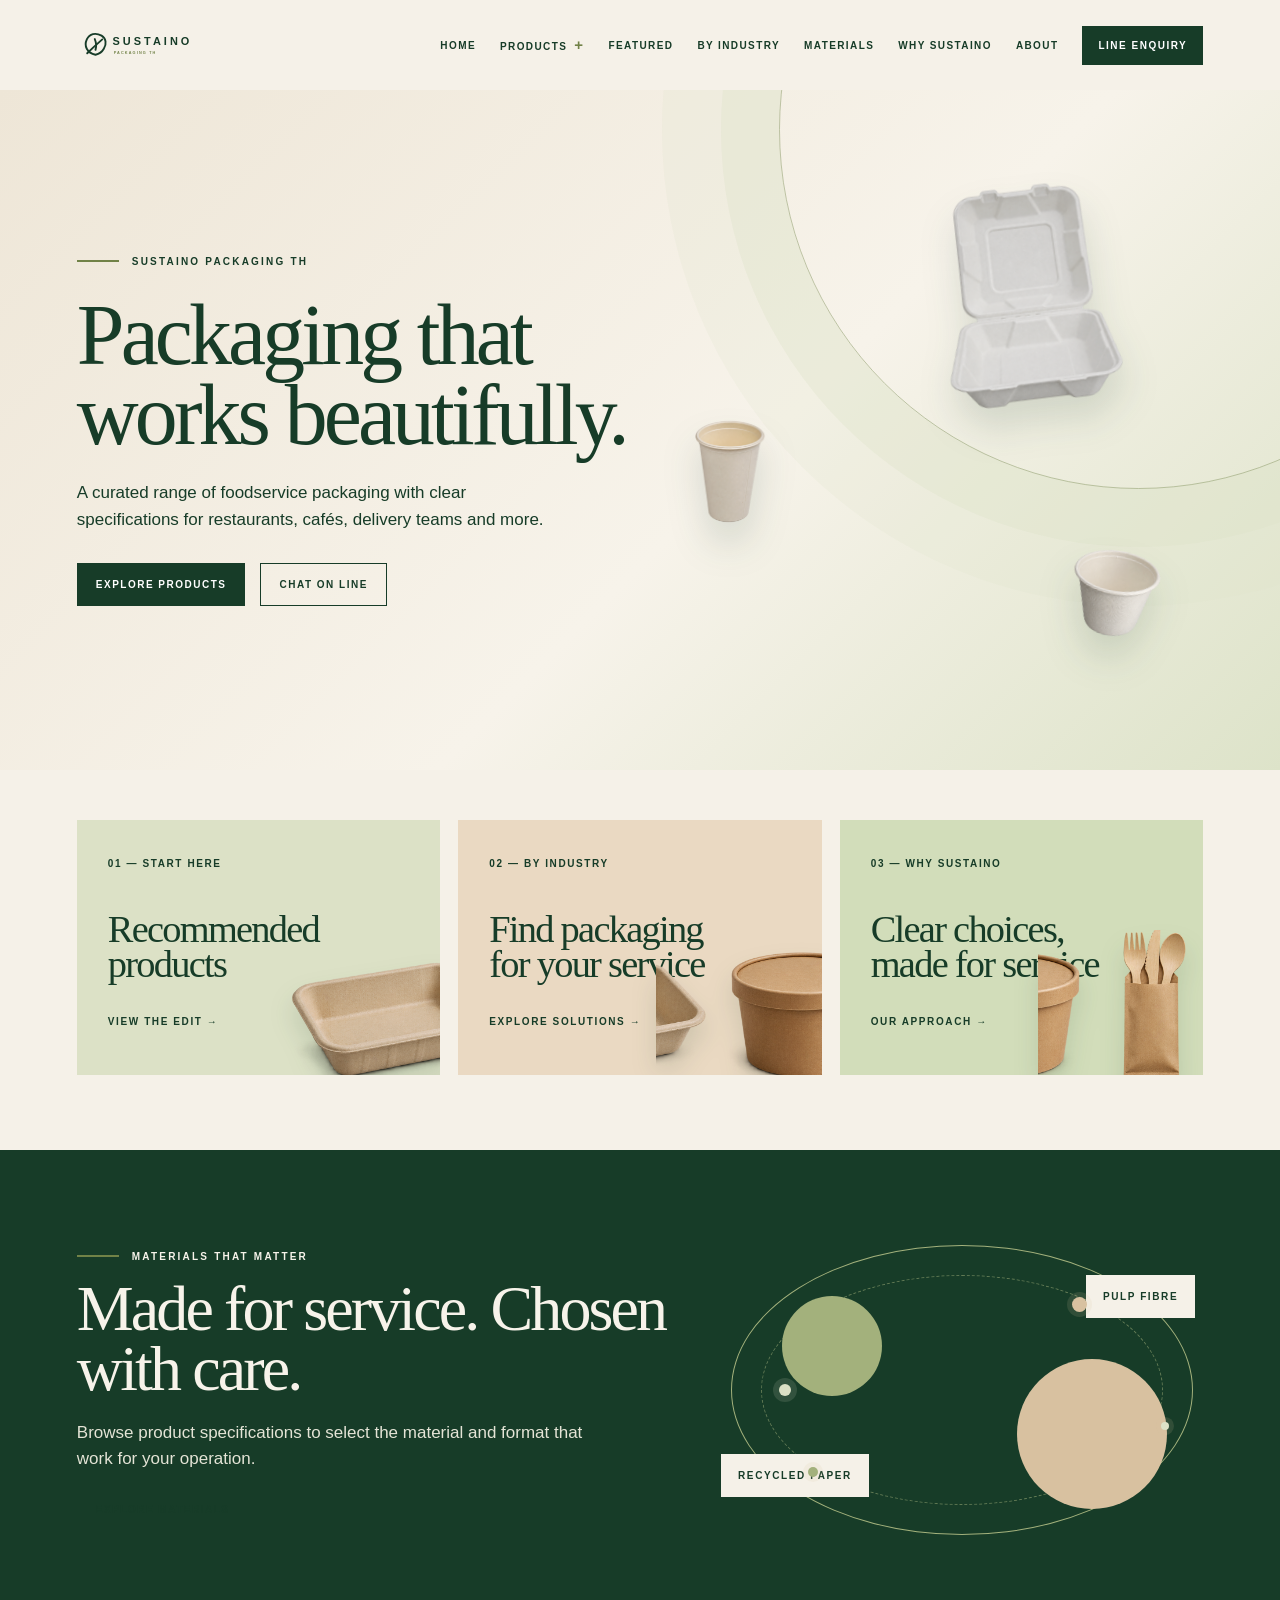
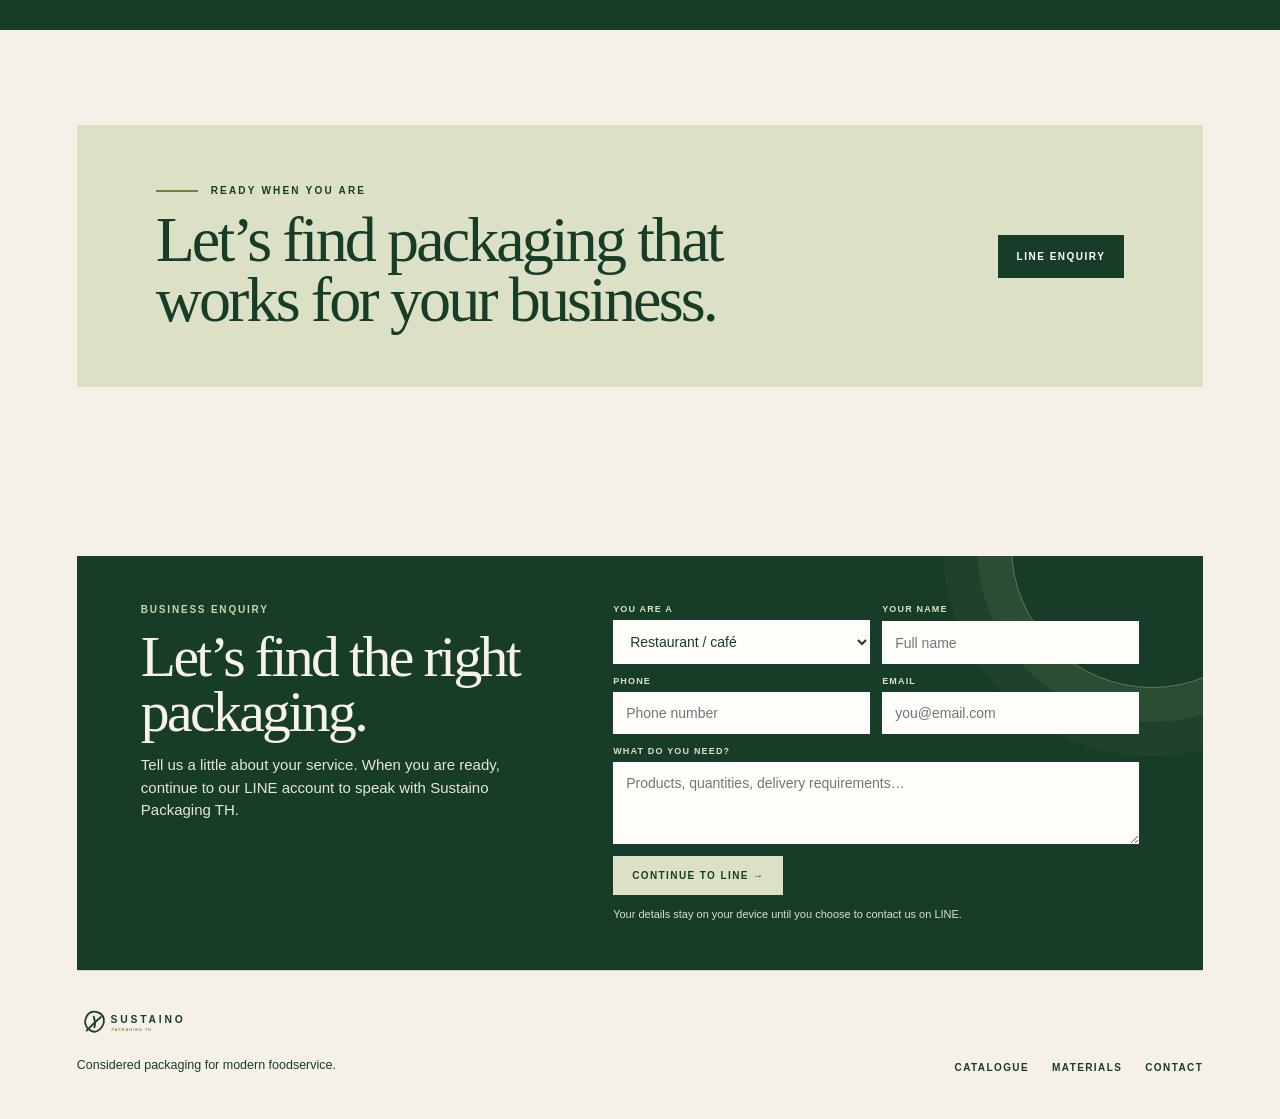
==== commit 243e60b7: "Add homepage motion orbit and varied products" ====
--- a/index.html
+++ b/index.html
@@ -1,10 +1,10 @@
 <!doctype html>
 <html lang="en"><head><meta charset="utf-8"><meta name="viewport" content="width=device-width,initial-scale=1"><meta name="description" content="Sustaino Packaging TH — packaging for modern foodservice."><title>Sustaino Packaging TH | Better packaging</title><style>
-:root{--ink:#173c28;--leaf:#718247;--paper:#f5f1e8;--sage:#dce1c6;--sand:#e6d6bd;--line:#d7d0c1}*{box-sizing:border-box}html{scroll-behavior:smooth}body{margin:0;background:var(--paper);color:var(--ink);font:15px/1.5 Arial,Helvetica,sans-serif}a{color:inherit;text-decoration:none}.shell{width:min(1240px,88vw);margin:auto}.nav{height:90px;display:flex;align-items:center;justify-content:space-between;gap:24px}.logo img{display:block;width:170px;height:auto}.nav-links{display:flex;align-items:center;gap:24px;font-size:10px;font-weight:700;letter-spacing:.14em}.nav-links>a,.product-menu summary{cursor:pointer;list-style:none;white-space:nowrap}.product-menu summary::-webkit-details-marker{display:none}.product-menu{position:relative}.product-menu summary:after{content:"+";margin-left:7px;color:var(--leaf);font-size:15px}.mega-menu{position:absolute;z-index:20;right:-170px;top:26px;width:610px;padding:23px;background:#fffdf9;border:1px solid var(--line);box-shadow:0 22px 45px #173c2822;display:grid;grid-template-columns:1fr 1fr;gap:22px}.menu-col{display:flex;flex-direction:column}.menu-col b{font-size:9px;letter-spacing:.18em;color:var(--leaf);padding:0 8px 8px}.mega-menu a{padding:8px;font-size:12px;letter-spacing:0}.mega-menu a:hover{background:var(--sage)}.nav-cta,.button{display:inline-flex;align-items:center;justify-content:center;border:1px solid var(--ink);background:var(--ink);color:#fff;padding:13px 18px;font-size:10px;font-weight:700;letter-spacing:.15em;transition:.25s}.nav-cta{padding:11px 15px}.nav-cta:hover,.button:hover{color:var(--ink);background:transparent}.button.alt{background:transparent;color:var(--ink)}.button.alt:hover{background:var(--ink);color:#fff}.hero{position:relative;overflow:hidden;min-height:680px;background:linear-gradient(135deg,#eee6d7 0%,#f7f3ea 57%,#dde3c9 100%)}.hero:before{content:"";position:absolute;width:56vw;height:56vw;right:-17vw;top:-25vw;border:1px solid #8c9a6888;border-radius:50%;box-shadow:0 0 0 58px #dce1c655,0 0 0 117px #dce1c633}.hero-in{min-height:680px;display:flex;align-items:center;position:relative}.hero-copy{width:54%;position:relative;z-index:2}.eyebrow{display:flex;align-items:center;gap:13px;font-size:10px;font-weight:700;letter-spacing:.22em}.eyebrow:before{content:"";width:42px;height:2px;background:var(--leaf)}h1,h2,h3{font-family:Georgia,'Times New Roman',serif;font-weight:400;line-height:.93;letter-spacing:-.045em}h1{font-size:clamp(60px,6.7vw,102px);margin:27px 0 25px;max-width:650px}.hero-copy p{font-size:17px;line-height:1.55;max-width:470px;margin:0 0 30px}.hero-actions{display:flex;gap:15px;flex-wrap:wrap}.product-cloud{position:absolute;right:-15px;top:20px;width:53%;height:630px}.pack{position:absolute;filter:drop-shadow(0 22px 18px #173c2824);animation:float 6s ease-in-out infinite}.pack img{display:block;width:100%;height:100%;object-fit:contain}.pack-one{width:48%;height:300px;right:8%;top:35px;transform:rotate(-7deg);z-index:3}.pack-two{width:29%;height:290px;left:4%;top:218px;animation-delay:-2s;z-index:2}.pack-three{width:34%;height:250px;right:0;bottom:22px;transform:rotate(8deg);animation-delay:-4s}@keyframes float{50%{translate:0 -13px}}.quick-links{padding:50px 0 75px}.quick-grid{display:grid;grid-template-columns:repeat(3,1fr);gap:18px}.quick-card{position:relative;overflow:hidden;min-height:255px;padding:31px;background:#dce1c6}.quick-card:nth-child(2){background:#ead9c2}.quick-card:nth-child(3){background:#d2ddba}.quick-card b,.quick-card span{font-size:10px;font-weight:700;letter-spacing:.16em}.quick-card h2{font-size:clamp(31px,3vw,46px);margin:38px 0 26px;max-width:260px}.quick-card img{position:absolute;right:-11px;bottom:-9px;width:47%;height:58%;object-fit:contain;filter:drop-shadow(0 13px 10px #173c2822);transition:.3s}.quick-card:hover img{transform:translateY(-7px) scale(1.04)}.band{background:var(--ink);color:#f7f3ea;padding:85px 0}.band-grid{display:grid;grid-template-columns:1.1fr .9fr;gap:55px;align-items:center}.band h2{font-size:clamp(45px,5vw,72px);margin:15px 0 22px}.band p{font-size:17px;max-width:520px;color:#e4e4d6}.orbit{height:310px;position:relative}.ring{position:absolute;inset:10px;border:1px solid #a3b17c;border-radius:50%}.ring:before,.ring:after{content:"";position:absolute;border-radius:50%;background:#a3b17c}.ring:before{width:100px;height:100px;left:50px;top:50px}.ring:after{width:150px;height:150px;right:25px;bottom:25px;background:#d8c1a0}.orbit-label{position:absolute;background:#f5f1e8;color:var(--ink);padding:14px 17px;font-size:10px;font-weight:700;letter-spacing:.16em}.label-one{right:8px;top:40px}.label-two{left:0;bottom:48px}.quote{padding:95px 0}.quote-card{background:var(--sage);padding:58px 7%;display:grid;grid-template-columns:1fr auto;gap:30px;align-items:center}.quote-card h2{font-size:clamp(43px,5vw,70px);margin:12px 0 0;max-width:680px}.footer{border-top:1px solid var(--line);padding:34px 0 44px;display:flex;justify-content:space-between;gap:25px;align-items:flex-end}.footer img{width:160px}.footer small{display:block;margin-top:10px}.footer-links{display:flex;gap:23px;font-size:10px;font-weight:700;letter-spacing:.14em}@media(max-width:900px){.nav-links{gap:13px;font-size:9px}.logo img{width:135px}.product-cloud{right:-40px;width:58%}}@media(max-width:900px){}@media(max-width:720px){.shell{width:min(100% - 40px,1240px)}.nav{height:75px}.logo img{width:130px}.nav-links>a:not(.nav-cta),.product-menu{display:none}.nav-cta{font-size:8px;padding:10px}.hero,.hero-in{min-height:690px}.hero-in{align-items:flex-start}.hero-copy{width:100%;padding-top:75px}.hero-copy p{max-width:330px}.product-cloud{opacity:.64;width:82%;height:390px;right:-52px;top:270px}.pack-one{width:56%;height:230px}.pack-two{width:32%;height:205px;top:125px}.pack-three{width:37%;height:190px;bottom:0}.quick-grid,.band-grid{grid-template-columns:1fr}.quick-card{min-height:220px}.band{padding:65px 0}.orbit{height:260px;order:-1}.quote{padding:65px 0}.quote-card{grid-template-columns:1fr;padding:39px 30px}.footer{display:block}.footer-links{margin-top:25px;flex-wrap:wrap}}
+:root{--ink:#173c28;--leaf:#718247;--paper:#f5f1e8;--sage:#dce1c6;--sand:#e6d6bd;--line:#d7d0c1}*{box-sizing:border-box}html{scroll-behavior:smooth}body{margin:0;background:var(--paper);color:var(--ink);font:15px/1.5 Arial,Helvetica,sans-serif}a{color:inherit;text-decoration:none}.shell{width:min(1240px,88vw);margin:auto}.nav{height:90px;display:flex;align-items:center;justify-content:space-between;gap:24px}.logo img{display:block;width:170px;height:auto}.nav-links{display:flex;align-items:center;gap:24px;font-size:10px;font-weight:700;letter-spacing:.14em}.nav-links>a,.product-menu summary{cursor:pointer;list-style:none;white-space:nowrap}.product-menu summary::-webkit-details-marker{display:none}.product-menu{position:relative}.product-menu summary:after{content:"+";margin-left:7px;color:var(--leaf);font-size:15px}.mega-menu{position:absolute;z-index:20;right:-170px;top:26px;width:610px;padding:23px;background:#fffdf9;border:1px solid var(--line);box-shadow:0 22px 45px #173c2822;display:grid;grid-template-columns:1fr 1fr;gap:22px}.menu-col{display:flex;flex-direction:column}.menu-col b{font-size:9px;letter-spacing:.18em;color:var(--leaf);padding:0 8px 8px}.mega-menu a{padding:8px;font-size:12px;letter-spacing:0}.mega-menu a:hover{background:var(--sage)}.nav-cta,.button{display:inline-flex;align-items:center;justify-content:center;border:1px solid var(--ink);background:var(--ink);color:#fff;padding:13px 18px;font-size:10px;font-weight:700;letter-spacing:.15em;transition:.25s}.nav-cta{padding:11px 15px}.nav-cta:hover,.button:hover{color:var(--ink);background:transparent}.button.alt{background:transparent;color:var(--ink)}.button.alt:hover{background:var(--ink);color:#fff}.hero{position:relative;overflow:hidden;min-height:680px;background:linear-gradient(135deg,#eee6d7 0%,#f7f3ea 57%,#dde3c9 100%)}.hero:before{content:"";position:absolute;width:56vw;height:56vw;right:-17vw;top:-25vw;border:1px solid #8c9a6888;border-radius:50%;box-shadow:0 0 0 58px #dce1c655,0 0 0 117px #dce1c633}.hero-in{min-height:680px;display:flex;align-items:center;position:relative}.hero-copy{width:54%;position:relative;z-index:2}.eyebrow{display:flex;align-items:center;gap:13px;font-size:10px;font-weight:700;letter-spacing:.22em}.eyebrow:before{content:"";width:42px;height:2px;background:var(--leaf)}h1,h2,h3{font-family:Georgia,'Times New Roman',serif;font-weight:400;line-height:.93;letter-spacing:-.045em}h1{font-size:clamp(60px,6.7vw,102px);margin:27px 0 25px;max-width:650px}.hero-copy p{font-size:17px;line-height:1.55;max-width:470px;margin:0 0 30px}.hero-actions{display:flex;gap:15px;flex-wrap:wrap}.product-cloud{position:absolute;right:-15px;top:20px;width:53%;height:630px}.pack{position:absolute;filter:drop-shadow(0 22px 18px #173c2824);animation:float 6s ease-in-out infinite}.pack img{display:block;width:100%;height:100%;object-fit:contain}.pack-one{width:48%;height:300px;right:8%;top:35px;transform:rotate(-7deg);z-index:3}.pack-two{width:29%;height:290px;left:4%;top:218px;animation-delay:-2s;z-index:2}.pack-three{width:34%;height:250px;right:0;bottom:22px;transform:rotate(8deg);animation-delay:-4s}.quick-product{position:absolute;right:-9px;bottom:-8px;width:48%;height:60%;display:block;background-image:url("category-products-trio.png");background-repeat:no-repeat;background-size:300% auto;filter:drop-shadow(0 14px 12px #173c2822);transition:transform .4s ease}.quick-tray{background-position:0 50%}.quick-soup{background-position:50% 50%}.quick-cutlery{background-position:100% 50%}.quick-card:hover .quick-product{transform:translateY(-8px) scale(1.04)}.orbit:before{content:"";position:absolute;inset:40px;border:1px dashed #a3b17c88;border-radius:50%;animation:spin 26s linear infinite}.orbit:after{content:"";position:absolute;width:12px;height:12px;left:12%;top:48%;border-radius:50%;background:#dce1c6;box-shadow:0 0 0 6px #dce1c622}.sat{position:absolute;z-index:2;border-radius:50%;background:#d8c1a0;box-shadow:0 0 0 5px #d8c1a022;animation:orbitFloat 5s ease-in-out infinite}.sat-a{width:15px;height:15px;right:24%;top:20%;animation-delay:-1s}.sat-b{width:10px;height:10px;left:18%;bottom:22%;background:#a3b17c;animation-delay:-3s}.sat-c{width:8px;height:8px;right:7%;bottom:37%;background:#dce1c6;animation-delay:-2s}@keyframes spin{to{rotate:360deg}}@keyframes orbitFloat{50%{translate:0 -12px}}@keyframes float{50%{translate:0 -13px}}.quick-links{padding:50px 0 75px}.quick-grid{display:grid;grid-template-columns:repeat(3,1fr);gap:18px}.quick-card{position:relative;overflow:hidden;min-height:255px;padding:31px;background:#dce1c6}.quick-card:nth-child(2){background:#ead9c2}.quick-card:nth-child(3){background:#d2ddba}.quick-card b,.quick-card span{font-size:10px;font-weight:700;letter-spacing:.16em}.quick-card h2{font-size:clamp(31px,3vw,46px);margin:38px 0 26px;max-width:260px}.quick-card img{position:absolute;right:-11px;bottom:-9px;width:47%;height:58%;object-fit:contain;filter:drop-shadow(0 13px 10px #173c2822);transition:.3s}.quick-card:hover img{transform:translateY(-7px) scale(1.04)}.band{background:var(--ink);color:#f7f3ea;padding:85px 0}.band-grid{display:grid;grid-template-columns:1.1fr .9fr;gap:55px;align-items:center}.band h2{font-size:clamp(45px,5vw,72px);margin:15px 0 22px}.band p{font-size:17px;max-width:520px;color:#e4e4d6}.orbit{height:310px;position:relative}.ring{position:absolute;inset:10px;border:1px solid #a3b17c;border-radius:50%}.ring:before,.ring:after{content:"";position:absolute;border-radius:50%;background:#a3b17c}.ring:before{width:100px;height:100px;left:50px;top:50px}.ring:after{width:150px;height:150px;right:25px;bottom:25px;background:#d8c1a0}.orbit-label{position:absolute;background:#f5f1e8;color:var(--ink);padding:14px 17px;font-size:10px;font-weight:700;letter-spacing:.16em}.label-one{right:8px;top:40px}.label-two{left:0;bottom:48px}.quote{padding:95px 0}.quote-card{background:var(--sage);padding:58px 7%;display:grid;grid-template-columns:1fr auto;gap:30px;align-items:center}.quote-card h2{font-size:clamp(43px,5vw,70px);margin:12px 0 0;max-width:680px}.footer{border-top:1px solid var(--line);padding:34px 0 44px;display:flex;justify-content:space-between;gap:25px;align-items:flex-end}.footer img{width:160px}.footer small{display:block;margin-top:10px}.footer-links{display:flex;gap:23px;font-size:10px;font-weight:700;letter-spacing:.14em}@media(max-width:900px){.nav-links{gap:13px;font-size:9px}.logo img{width:135px}.product-cloud{right:-40px;width:58%}}@media(max-width:900px){}@media(max-width:720px){.shell{width:min(100% - 40px,1240px)}.nav{height:75px}.logo img{width:130px}.nav-links>a:not(.nav-cta),.product-menu{display:none}.nav-cta{font-size:8px;padding:10px}.hero,.hero-in{min-height:690px}.hero-in{align-items:flex-start}.hero-copy{width:100%;padding-top:75px}.hero-copy p{max-width:330px}.product-cloud{opacity:.64;width:82%;height:390px;right:-52px;top:270px}.pack-one{width:56%;height:230px}.pack-two{width:32%;height:205px;top:125px}.pack-three{width:37%;height:190px;bottom:0}.quick-grid,.band-grid{grid-template-columns:1fr}.quick-card{min-height:220px}.band{padding:65px 0}.orbit{height:260px;order:-1}.quote{padding:65px 0}.quote-card{grid-template-columns:1fr;padding:39px 30px}.footer{display:block}.footer-links{margin-top:25px;flex-wrap:wrap}}
 </style></head><body>
 <header class="shell nav"><a class="logo" href="index.html" aria-label="Sustaino Packaging TH"><img src="sustaino-logo.svg" alt="Sustaino Packaging TH"></a><nav class="nav-links"><a href="index.html">HOME</a><details class="product-menu"><summary>PRODUCTS</summary><div class="mega-menu"><div class="menu-col"><b>EXPLORE</b><a href="products.html">View all products →</a><a href="featured.html">Recommended products →</a><a href="industry.html">Browse by industry →</a><a href="materials.html">Browse by material →</a></div><div class="menu-col"><b>SHOP BY PRODUCT TYPE</b><a href="products.html?category=Meal%20Boxes%20%26%20Takeaway%20Containers">Meal boxes &amp; takeaway</a><a href="products.html?category=Bowls%20%26%20Soup%20Containers">Bowls &amp; soup containers</a><a href="products.html?category=Trays%20%26%20Plates">Trays &amp; plates</a><a href="products.html?category=Cups%20%26%20Beverage%20Lids">Cups &amp; beverage lids</a><a href="products.html?category=Cutlery%20%26%20Accessories">Cutlery &amp; accessories</a></div></div></details><a href="featured.html">FEATURED</a><a href="industry.html">BY INDUSTRY</a><a href="materials.html">MATERIALS</a><a href="why-sustaino.html">WHY SUSTAINO</a><a href="about.html">ABOUT</a><a class="nav-cta" href="https://line.me/R/ti/p/@879ftbvg" target="_blank" rel="noopener">LINE ENQUIRY</a></nav></header>
 <main><section class="hero"><div class="shell hero-in"><div class="hero-copy"><div class="eyebrow">SUSTAINO PACKAGING TH</div><h1>Packaging that works beautifully.</h1><p>A curated range of foodservice packaging with clear specifications for restaurants, cafés, delivery teams and more.</p><div class="hero-actions"><a class="button" href="products.html">EXPLORE PRODUCTS</a><a class="button alt" href="https://line.me/R/ti/p/@879ftbvg" target="_blank" rel="noopener">CHAT ON LINE</a></div></div><div class="product-cloud" aria-label="Selected Sustaino product packaging"><div class="pack pack-one"><img src="hero-clamshell-cutout-web.png" alt="Sustaino clamshell packaging"></div><div class="pack pack-two"><img src="hero-cup-cutout-web.png" alt="Sustaino cup packaging"></div><div class="pack pack-three"><img src="hero-bowl-cutout-web.png" alt="Sustaino bowl packaging"></div></div></div></section>
-<section class="shell quick-links"><div class="quick-grid"><a class="quick-card" href="featured.html"><b>01 — START HERE</b><h2>Recommended products</h2><span>VIEW THE EDIT →</span><img src="hero-clamshell-cutout-web.png" alt=""></a><a class="quick-card" href="industry.html"><b>02 — BY INDUSTRY</b><h2>Find packaging for your service</h2><span>EXPLORE SOLUTIONS →</span><img src="hero-cup-cutout-web.png" alt=""></a><a class="quick-card" href="why-sustaino.html"><b>03 — WHY SUSTAINO</b><h2>Clear choices, made for service</h2><span>OUR APPROACH →</span><img src="hero-bowl-cutout-web.png" alt=""></a></div></section>
-<section class="band"><div class="shell band-grid"><div><div class="eyebrow">MATERIALS THAT MATTER</div><h2>Made for service. Chosen with care.</h2><p>Browse product specifications to select the material and format that work for your operation.</p><a class="button alt" href="materials.html">EXPLORE MATERIALS</a></div><div class="orbit" aria-hidden="true"><div class="ring"></div><div class="orbit-label label-one">PULP FIBRE</div><div class="orbit-label label-two">RECYCLED PAPER</div></div></div></section>
+<section class="shell quick-links"><div class="quick-grid"><a class="quick-card" href="featured.html"><b>01 — START HERE</b><h2>Recommended products</h2><span>VIEW THE EDIT →</span><i class="quick-product quick-tray" aria-hidden="true"></i></a><a class="quick-card" href="industry.html"><b>02 — BY INDUSTRY</b><h2>Find packaging for your service</h2><span>EXPLORE SOLUTIONS →</span><i class="quick-product quick-soup" aria-hidden="true"></i></a><a class="quick-card" href="why-sustaino.html"><b>03 — WHY SUSTAINO</b><h2>Clear choices, made for service</h2><span>OUR APPROACH →</span><i class="quick-product quick-cutlery" aria-hidden="true"></i></a></div></section>
+<section class="band"><div class="shell band-grid"><div><div class="eyebrow">MATERIALS THAT MATTER</div><h2>Made for service. Chosen with care.</h2><p>Browse product specifications to select the material and format that work for your operation.</p><a class="button alt" href="materials.html">EXPLORE MATERIALS</a></div><div class="orbit" aria-hidden="true"><div class="ring"></div><i class="sat sat-a"></i><i class="sat sat-b"></i><i class="sat sat-c"></i><div class="orbit-label label-one">PULP FIBRE</div><div class="orbit-label label-two">RECYCLED PAPER</div></div></div></section>
 <section class="shell quote"><div class="quote-card"><div><div class="eyebrow">READY WHEN YOU ARE</div><h2>Let’s find packaging that works for your business.</h2></div><a class="button" href="https://line.me/R/ti/p/@879ftbvg" target="_blank" rel="noopener">LINE ENQUIRY</a></div></section></main>
-<footer class="shell footer"><div><a href="index.html"><img src="sustaino-logo.svg" alt="Sustaino Packaging TH"></a><small>Considered packaging for modern foodservice.</small></div><div class="footer-links"><a href="products.html">CATALOGUE</a><a href="materials.html">MATERIALS</a><a href="contact.html">CONTACT</a></div></footer></body></html>
+<footer class="shell footer"><div><a href="index.html"><img src="sustaino-logo.svg" alt="Sustaino Packaging TH"></a><small>Considered packaging for modern foodservice.</small></div><div class="footer-links"><a href="products.html">CATALOGUE</a><a href="materials.html">MATERIALS</a><a href="contact.html">CONTACT</a></div></footer><script src="site-effects.js" defer></script></body></html>
